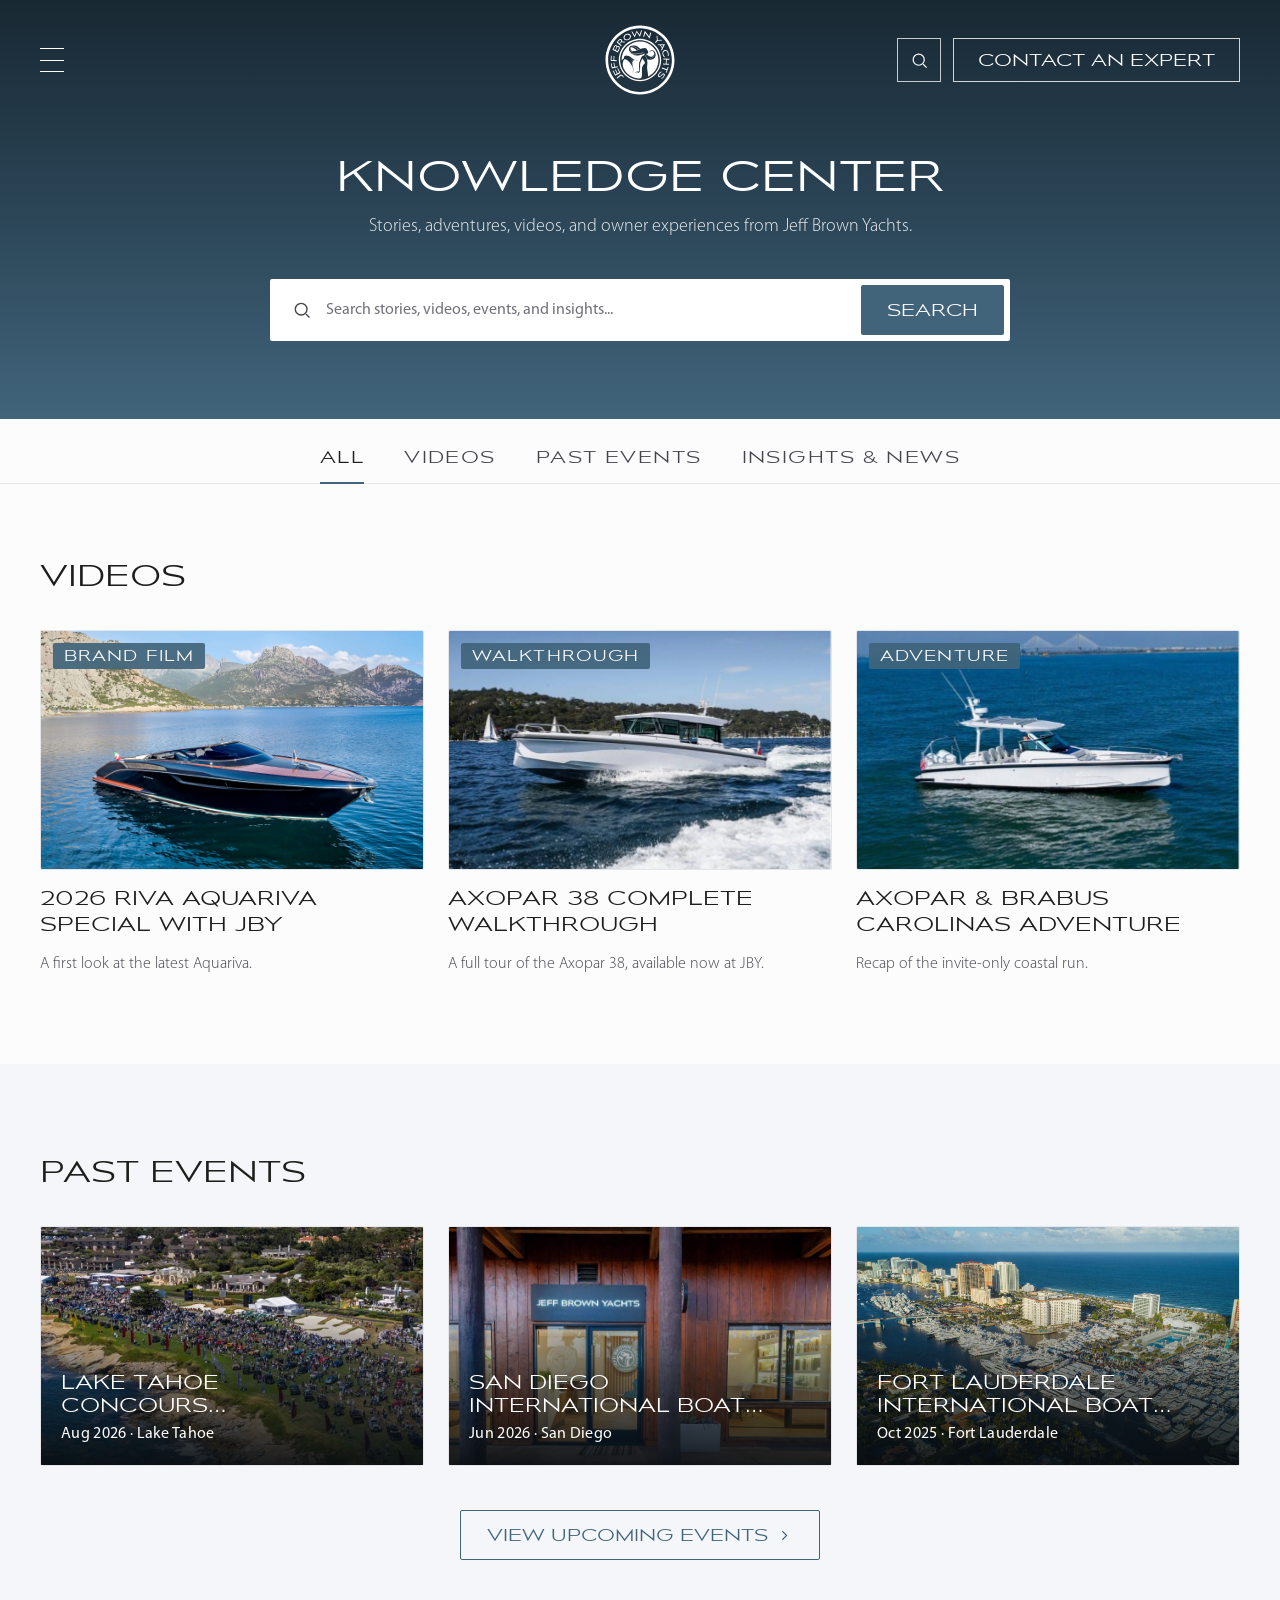
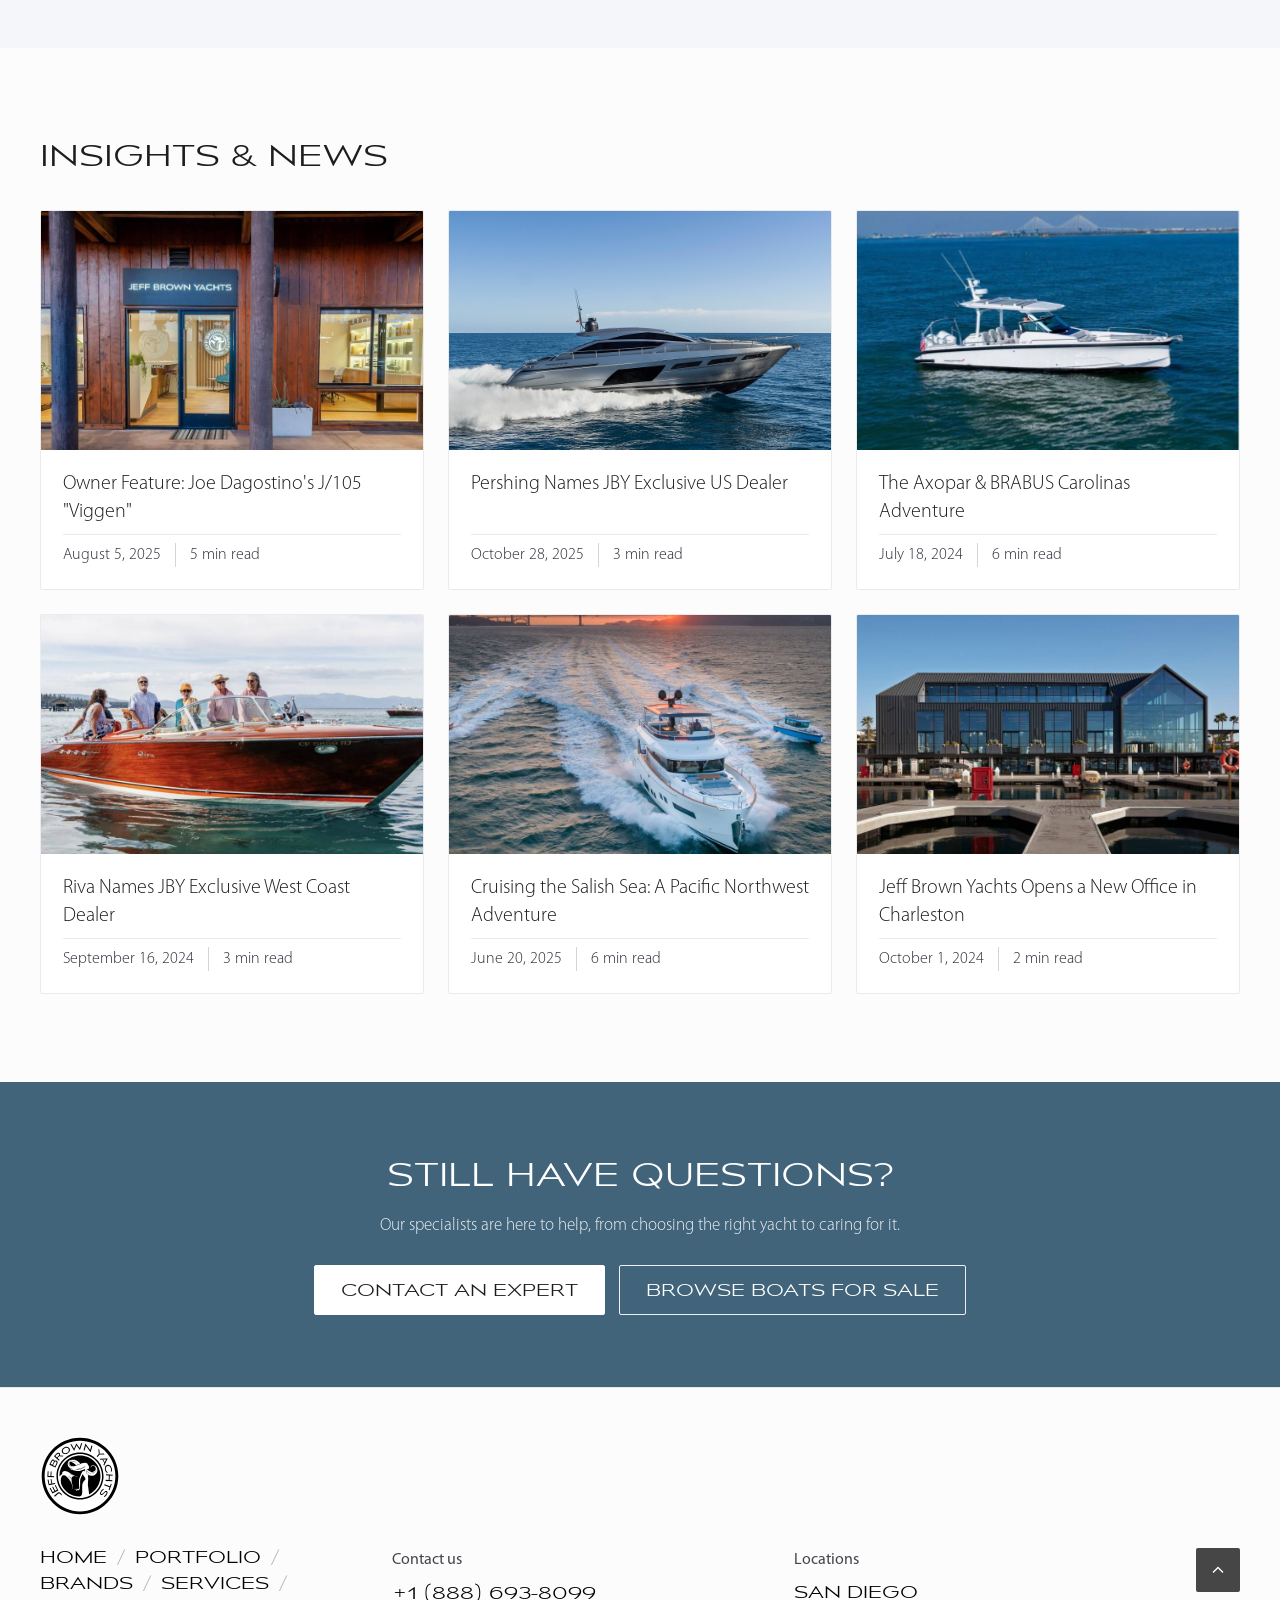
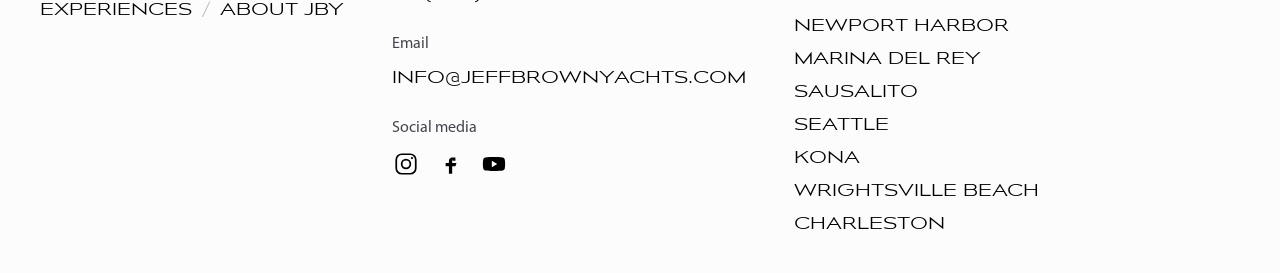
==== index.html @ 77c245d0 "Knowledge Center — variant 2 (duplicate of the live hub, starting point) Co-Authored-By: Claude Opus" ====
<!DOCTYPE html>
<html lang="en">
<head>
<meta charset="UTF-8" />
<meta name="viewport" content="width=device-width, initial-scale=1.0" />
<title>Knowledge Center — Jeff Brown Yachts</title>
<meta name="description" content="The Jeff Brown Yachts Knowledge Center: videos, events, owner experiences, adventures, and company news from the JBY world." />
<link rel="icon" href="assets/jby_logo.svg" />
<link rel="stylesheet" href="assets/fonts.css" />
<link rel="stylesheet" href="assets/styles.css" />
</head>
<body data-kc="home" data-hero="1">

<div data-site-header></div>

<!-- HERO -->
<section class="kc-hero home">
  <div class="kc-hero-bg"><img src="assets/img/hero-detail.jpg" alt="A Jeff Brown Yachts vessel under way" /></div>
  <div class="kc-hero-inner">
    <h1 class="reveal in">Knowledge Center</h1>
    <p class="reveal in d1">Stories, adventures, videos, and owner experiences from Jeff Brown Yachts.</p>
    <form class="searchbar reveal in d2" action="search.html" method="get" role="search" aria-label="Search the Knowledge Center">
      <svg viewBox="0 0 24 24" fill="none" stroke="currentColor" stroke-width="1.6"><circle cx="11" cy="11" r="7"/><path d="m21 21-4.3-4.3"/></svg>
      <input type="search" name="query" placeholder="Search stories, videos, events, and insights..." aria-label="Search" />
      <button type="submit" class="btn btn-md btn-solid"><span>Search</span></button>
    </form>
  </div>
</section>

<div data-site-kcnav></div>

<div class="hub-panels">

  <!-- ===================== ALL ===================== -->
  <div class="hub-panel active" id="panel-all">

    <!-- VIDEOS -->
    <section class="sec">
      <div class="wrap">
        <div class="row-head">
          <div class="rh-text"><h2 class="h-sm">Videos</h2></div>
        </div>
        <div class="media-grid cols-3">
          <a class="card vcard" href="video.html?v=w0ptcR-tTSQ"><div class="thumb"><img src="assets/img/brand-riva.webp" alt="" /><video muted loop playsinline preload="none"><source src="assets/video/hover.mp4" type="video/mp4"></video><span class="badge">Brand Film</span></div><h3>2026 Riva Aquariva Special with JBY</h3><p>A first look at the latest Aquariva.</p></a>
          <a class="card vcard" href="video.html?v=-jKF--eEPcs"><div class="thumb"><img src="assets/img/vessel-axopar.jpg" alt="" /><video muted loop playsinline preload="none"><source src="assets/video/hover.mp4" type="video/mp4"></video><span class="badge">Walkthrough</span></div><h3>Axopar 38 Complete Walkthrough</h3><p>A full tour of the Axopar 38, available now at JBY.</p></a>
          <a class="card vcard" href="video.html?v=UK9PYInX22U"><div class="thumb"><img src="assets/img/vessel-brabus.jpg" alt="" /><video muted loop playsinline preload="none"><source src="assets/video/hover.mp4" type="video/mp4"></video><span class="badge">Adventure</span></div><h3>Axopar &amp; BRABUS Carolinas Adventure</h3><p>Recap of the invite-only coastal run.</p></a>
        </div>
      </div>
    </section>

    <!-- PAST EVENTS -->
    <section class="sec grey">
      <div class="wrap">
        <div class="row-head">
          <div class="rh-text"><h2 class="h-sm">Past events</h2></div>
        </div>
        <div class="egrid" style="grid-template-columns:repeat(3,1fr)">
          <a class="ecard" href="event.html?e=lake-tahoe"><img src="assets/img/ev_pebble.jpg" alt="" /><div class="ec-body"><h3>Lake Tahoe Concours d'Elegance</h3><span class="ec-meta">Aug 2026 · Lake Tahoe</span><span class="ec-cta">View Recap <svg viewBox="0 0 24 24" fill="none" stroke="currentColor" stroke-width="1.6"><path d="m9 6 6 6-6 6"/></svg></span></div></a>
          <a class="ecard" href="event.html?e=san-diego"><img src="assets/img/marina-sandiego.jpg" alt="" /><div class="ec-body"><h3>San Diego International Boat Show</h3><span class="ec-meta">Jun 2026 · San Diego</span><span class="ec-cta">View Recap <svg viewBox="0 0 24 24" fill="none" stroke="currentColor" stroke-width="1.6"><path d="m9 6 6 6-6 6"/></svg></span></div></a>
          <a class="ecard" href="event.html?e=fort-lauderdale"><img src="assets/img/event_flibs.jpg" alt="" /><div class="ec-body"><h3>Fort Lauderdale International Boat Show</h3><span class="ec-meta">Oct 2025 · Fort Lauderdale</span><span class="ec-cta">View Recap <svg viewBox="0 0 24 24" fill="none" stroke="currentColor" stroke-width="1.6"><path d="m9 6 6 6-6 6"/></svg></span></div></a>
        </div>
        <div class="sec-foot"><a class="btn btn-md btn-ghost-navy" href="https://ywteamyw.github.io/jby-events/v3-filters.html" target="_blank" rel="noopener">View Upcoming Events <svg viewBox="0 0 24 24" fill="none" stroke="currentColor" stroke-width="1.6"><path d="m9 6 6 6-6 6"/></svg></a></div>
      </div>
    </section>

    <!-- INSIGHTS & NEWS -->
    <section class="sec">
      <div class="wrap">
        <div class="row-head">
          <div class="rh-text"><h2 class="h-sm">Insights &amp; News</h2></div>
        </div>
        <div class="media-grid cols-3" data-insights-grid>
          <a class="card acard" data-cat="owner" href="article.html?a=viggen"><div class="thumb"><img src="assets/img/marina-sandiego.jpg" alt="" /><span class="badge">Owner Story</span></div><h3>Owner Feature: Joe Dagostino's J/105 "Viggen"</h3><span class="date">August 5, 2025<span class="rt">5 min read</span></span></a>
          <a class="card acard" data-cat="news" href="article.html?a=pershing-us-dealer"><div class="thumb"><img src="assets/img/brand-pershing.jpg" alt="" /><span class="badge">News</span></div><h3>Pershing Names JBY Exclusive US Dealer</h3><span class="date">October 28, 2025<span class="rt">3 min read</span></span></a>
          <a class="card acard" data-cat="adventures" href="article.html?a=carolinas-adventure"><div class="thumb"><img src="assets/img/vessel-brabus.jpg" alt="" /><span class="badge">Adventure</span></div><h3>The Axopar &amp; BRABUS Carolinas Adventure</h3><span class="date">July 18, 2024<span class="rt">6 min read</span></span></a>
          <a class="card acard" data-cat="news" href="article.html?a=riva-west-coast"><div class="thumb"><img src="assets/img/ev_riva.jpg" alt="" /><span class="badge">News</span></div><h3>Riva Names JBY Exclusive West Coast Dealer</h3><span class="date">September 16, 2024<span class="rt">3 min read</span></span></a>
          <a class="card acard" data-cat="adventures" href="article.html?a=salish-sea"><div class="thumb"><img src="assets/img/ev_sausalito.jpg" alt="" /><span class="badge">Destination</span></div><h3>Cruising the Salish Sea: A Pacific Northwest Adventure</h3><span class="date">June 20, 2025<span class="rt">6 min read</span></span></a>
          <a class="card acard" data-cat="news" href="article.html?a=charleston-office"><div class="thumb"><img src="assets/img/marina-newport.jpg" alt="" /><span class="badge">Company</span></div><h3>Jeff Brown Yachts Opens a New Office in Charleston</h3><span class="date">October 1, 2024<span class="rt">2 min read</span></span></a>
        </div>
      </div>
    </section>
  </div>

  <!-- ===================== VIDEOS (archive) ===================== -->
  <div class="hub-panel" id="panel-videos">
    <section class="sec">
      <div class="wrap">
        <div class="panel-intro"><h2>Videos</h2></div>
        <div class="list-wrap" data-per-page="4">
          <aside class="sidebar">
            <div class="filter-group"><h4>Type</h4>
              <nav class="sub-list" data-filter="type">
                <a href="#" class="active" data-val="all"><span class="lbl">All</span><span class="n">8</span></a>
                <a href="#" data-val="walkthroughs"><span class="lbl">Walkthroughs</span><span class="n">4</span></a>
                <a href="#" data-val="brand-films"><span class="lbl">Brand Films</span><span class="n">1</span></a>
                <a href="#" data-val="event-recaps"><span class="lbl">Event Recaps</span><span class="n">1</span></a>
                <a href="#" data-val="interviews"><span class="lbl">Interviews</span><span class="n">1</span></a>
                <a href="#" data-val="behind-the-scenes"><span class="lbl">Behind the Scenes</span><span class="n">1</span></a>
              </nav>
            </div>
          </aside>
          <div>
            <div class="media-grid cols-2">
              <a class="card vcard" data-type="brand-films" href="video.html?v=w0ptcR-tTSQ"><div class="thumb"><img src="assets/img/brand-riva.webp" alt="" /><video muted loop playsinline preload="none"><source src="assets/video/hover.mp4" type="video/mp4"></video><span class="badge">Brand Film</span></div><h3>2026 Riva Aquariva Special with Jeff Brown Yachts</h3><p>A first look at the latest Aquariva.</p></a>
              <a class="card vcard" data-type="walkthroughs" href="video.html?v=fQSTb3oAKzA"><div class="thumb"><img src="assets/img/vessel-axopar.jpg" alt="" /><video muted loop playsinline preload="none"><source src="assets/video/hover.mp4" type="video/mp4"></video><span class="badge">Walkthrough</span></div><h3>Axopar 37 XC: The Best All-Weather Boat Under $500K?</h3><p>A full walkthrough of the Axopar 37 XC.</p></a>
              <a class="card vcard" data-type="walkthroughs" href="video.html?v=-jKF--eEPcs"><div class="thumb"><img src="assets/img/brand-axopar.jpg" alt="" /><video muted loop playsinline preload="none"><source src="assets/video/hover.mp4" type="video/mp4"></video><span class="badge">Walkthrough</span></div><h3>Axopar 38 Complete Walkthrough</h3><p>A full tour of the Axopar 38, available now at JBY.</p></a>
              <a class="card vcard" data-type="walkthroughs" href="video.html?v=-klt9lROx2Q"><div class="thumb"><img src="assets/img/brand-sirena.jpg" alt="" /><video muted loop playsinline preload="none"><source src="assets/video/hover.mp4" type="video/mp4"></video><span class="badge">Walkthrough</span></div><h3>Sirena 60 Walkthrough with Jeff Brown Yachts</h3><p>A tour of the long-range Sirena 60.</p></a>
              <a class="card vcard" data-type="walkthroughs" href="video.html?v=Qdw6NAXoP4w"><div class="thumb"><img src="assets/img/vessel-pershing2.jpg" alt="" /><video muted loop playsinline preload="none"><source src="assets/video/hover.mp4" type="video/mp4"></video><span class="badge">Walkthrough</span></div><h3>Pardo 50 Walkthrough Tour</h3><p>Inside the elegant Pardo 50 day boat.</p></a>
              <a class="card vcard" data-type="interviews" href="video.html?v=bcRRfGyM40s"><div class="thumb"><img src="assets/img/ev_riva.jpg" alt="" /><video muted loop playsinline preload="none"><source src="assets/video/hover.mp4" type="video/mp4"></video><span class="badge">Interview</span></div><h3>Riva Yachts Make Waves in California</h3><p>An exclusive interview with Jeff Brown.</p></a>
              <a class="card vcard" data-type="event-recaps" href="video.html?v=dWhl8WauQQw"><div class="thumb"><img src="assets/img/marina-newport.jpg" alt="" /><video muted loop playsinline preload="none"><source src="assets/video/hover.mp4" type="video/mp4"></video><span class="badge">Event Recap</span></div><h3>Jeff Brown Yachts at the Seattle Boat Show</h3><p>Highlights from the Axopar display in Seattle.</p></a>
              <a class="card vcard" data-type="behind-the-scenes" href="video.html?v=TO-hFcdKXWA"><div class="thumb"><img src="assets/img/card_service.jpg" alt="" /><video muted loop playsinline preload="none"><source src="assets/video/hover.mp4" type="video/mp4"></video><span class="badge">Behind the Scenes</span></div><h3>Axopar Education: Setting Up Fuel on an Axopar 37</h3><p>A practical how-to from the JBY team.</p></a>
            </div>
            <nav class="pager" aria-label="Pagination">
              <a class="pg-prev" href="#" aria-disabled="true"><svg viewBox="0 0 24 24" fill="none" stroke="currentColor" stroke-width="1.6"><path d="m15 6-6 6 6 6"/></svg><span>Back</span></a>
              <span class="pg-nums"><a class="pg-num is-current" href="#">1</a><a class="pg-num" href="#">2</a><a class="pg-num" href="#">3</a><a class="pg-num" href="#">4</a><a class="pg-num" href="#">5</a></span>
              <a class="pg-next" href="#"><span>Next</span><svg viewBox="0 0 24 24" fill="none" stroke="currentColor" stroke-width="1.6"><path d="m9 6 6 6-6 6"/></svg></a>
            </nav>
          </div>
        </div>
      </div>
    </section>
  </div>

  <!-- ===================== PAST EVENTS (archive) ===================== -->
  <div class="hub-panel" id="panel-events">
    <section class="sec">
      <div class="wrap">
        <div class="panel-intro"><h2>Past Events</h2></div>
        <div class="list-wrap" data-per-page="4">
          <aside class="sidebar">
            <div class="filter-group"><h4>Location</h4>
              <nav class="sub-list" data-filter="loc">
                <a href="#" class="active" data-val="all"><span class="lbl">All locations</span><span class="n">8</span></a>
                <a href="#" data-val="lake-tahoe"><span class="lbl">Lake Tahoe</span><span class="n">1</span></a>
                <a href="#" data-val="san-diego"><span class="lbl">San Diego</span><span class="n">1</span></a>
                <a href="#" data-val="miami"><span class="lbl">Miami</span><span class="n">1</span></a>
                <a href="#" data-val="baltimore"><span class="lbl">Baltimore</span><span class="n">1</span></a>
                <a href="#" data-val="charleston"><span class="lbl">Charleston</span><span class="n">1</span></a>
                <a href="#" data-val="fort-lauderdale"><span class="lbl">Fort Lauderdale</span><span class="n">1</span></a>
                <a href="#" data-val="sausalito"><span class="lbl">Sausalito</span><span class="n">1</span></a>
                <a href="#" data-val="carolinas"><span class="lbl">The Carolinas</span><span class="n">1</span></a>
              </nav>
            </div>
            <div class="filter-group"><h4>Brand</h4>
              <nav class="sub-list" data-filter="brand">
                <a href="#" class="active" data-val="all"><span class="lbl">All brands</span><span class="n">8</span></a>
                <a href="#" data-val="axopar"><span class="lbl">Axopar</span><span class="n">4</span></a>
                <a href="#" data-val="brabus"><span class="lbl">BRABUS</span><span class="n">2</span></a>
                <a href="#" data-val="riva"><span class="lbl">Riva</span><span class="n">1</span></a>
                <a href="#" data-val="pershing"><span class="lbl">Pershing</span><span class="n">1</span></a>
              </nav>
            </div>
          </aside>
          <div>
            <div class="egrid">
              <a class="ecard" data-loc="lake-tahoe" data-brand="riva" href="event.html?e=lake-tahoe"><img src="assets/img/ev_pebble.jpg" alt="" /><div class="ec-body"><h3>Lake Tahoe Concours d'Elegance</h3><span class="ec-meta">Aug 2026 · Lake Tahoe</span><span class="ec-cta">View Recap <svg viewBox="0 0 24 24" fill="none" stroke="currentColor" stroke-width="1.6"><path d="m9 6 6 6-6 6"/></svg></span></div></a>
              <a class="ecard" data-loc="san-diego" data-brand="axopar" href="event.html?e=san-diego"><img src="assets/img/marina-sandiego.jpg" alt="" /><div class="ec-body"><h3>San Diego International Boat Show</h3><span class="ec-meta">Jun 2026 · San Diego</span><span class="ec-cta">View Recap <svg viewBox="0 0 24 24" fill="none" stroke="currentColor" stroke-width="1.6"><path d="m9 6 6 6-6 6"/></svg></span></div></a>
              <a class="ecard" data-loc="miami" data-brand="pershing" href="event.html?e=miami"><img src="assets/img/vessel-pershing.jpg" alt="" /><div class="ec-body"><h3>Miami International Boat Show</h3><span class="ec-meta">Feb 2026 · Miami</span><span class="ec-cta">View Recap <svg viewBox="0 0 24 24" fill="none" stroke="currentColor" stroke-width="1.6"><path d="m9 6 6 6-6 6"/></svg></span></div></a>
              <a class="ecard" data-loc="baltimore" data-brand="axopar" href="event.html?e=mid-atlantic"><img src="assets/img/vessel-axopar.jpg" alt="" /><div class="ec-body"><h3>Mid-Atlantic Boat Show</h3><span class="ec-meta">Feb 2026 · Baltimore</span><span class="ec-cta">View Recap <svg viewBox="0 0 24 24" fill="none" stroke="currentColor" stroke-width="1.6"><path d="m9 6 6 6-6 6"/></svg></span></div></a>
              <a class="ecard" data-loc="charleston" data-brand="axopar" href="event.html?e=charleston"><img src="assets/img/marina-newport.jpg" alt="" /><div class="ec-body"><h3>Charleston Boat Show</h3><span class="ec-meta">Jan 2026 · Charleston</span><span class="ec-cta">View Recap <svg viewBox="0 0 24 24" fill="none" stroke="currentColor" stroke-width="1.6"><path d="m9 6 6 6-6 6"/></svg></span></div></a>
              <a class="ecard" data-loc="fort-lauderdale" data-brand="brabus" href="event.html?e=fort-lauderdale"><img src="assets/img/event_flibs.jpg" alt="" /><div class="ec-body"><h3>Fort Lauderdale International Boat Show</h3><span class="ec-meta">Oct 2025 · Fort Lauderdale</span><span class="ec-cta">View Recap <svg viewBox="0 0 24 24" fill="none" stroke="currentColor" stroke-width="1.6"><path d="m9 6 6 6-6 6"/></svg></span></div></a>
              <a class="ecard" data-loc="sausalito" data-brand="brabus" href="event.html?e=sausalito"><img src="assets/img/ev_sausalito.jpg" alt="" /><div class="ec-body"><h3>Sausalito Boat Show (4th Annual)</h3><span class="ec-meta">Sep 2025 · Sausalito</span><span class="ec-cta">View Recap <svg viewBox="0 0 24 24" fill="none" stroke="currentColor" stroke-width="1.6"><path d="m9 6 6 6-6 6"/></svg></span></div></a>
              <a class="ecard" data-loc="carolinas" data-brand="axopar" href="event.html?e=carolinas"><img src="assets/img/vessel-brabus.jpg" alt="" /><div class="ec-body"><h3>Axopar &amp; BRABUS Carolinas Adventure</h3><span class="ec-meta">Jul 2024 · Carolinas</span><span class="ec-cta">View Recap <svg viewBox="0 0 24 24" fill="none" stroke="currentColor" stroke-width="1.6"><path d="m9 6 6 6-6 6"/></svg></span></div></a>
            </div>
            <div class="sec-foot"><a class="btn btn-md btn-ghost-navy" href="https://ywteamyw.github.io/jby-events/v3-filters.html" target="_blank" rel="noopener">View Upcoming Events <svg viewBox="0 0 24 24" fill="none" stroke="currentColor" stroke-width="1.6"><path d="m9 6 6 6-6 6"/></svg></a></div>
          </div>
        </div>
      </div>
    </section>
  </div>

  <!-- ===================== INSIGHTS & NEWS (archive) ===================== -->
  <div class="hub-panel" id="panel-insights">
    <section class="sec">
      <div class="wrap">
        <div class="panel-intro"><h2>Insights &amp; News</h2></div>
        <div class="list-wrap" data-per-page="4">
          <aside class="sidebar">
            <div class="filter-group"><h4>Category</h4>
              <nav class="sub-list" data-filter="cat">
                <a href="#" class="active" data-val="all"><span class="lbl">All</span><span class="n">10</span></a>
                <a href="#" data-val="adventures"><span class="lbl">Adventures</span><span class="n">2</span></a>
                <a href="#" data-val="owner"><span class="lbl">Owner Stories</span><span class="n">1</span></a>
                <a href="#" data-val="news"><span class="lbl">News</span><span class="n">7</span></a>
              </nav>
            </div>
          </aside>
          <div>
            <div class="media-grid cols-2">
              <a class="card acard" data-cat="owner" href="article.html?a=viggen"><div class="thumb"><img src="assets/img/marina-sandiego.jpg" alt="" /><span class="badge">Owner Story</span></div><h3>Owner Feature: Joe Dagostino's J/105 "Viggen"</h3><span class="date">August 5, 2025<span class="rt">5 min read</span></span></a>
              <a class="card acard" data-cat="adventures" href="article.html?a=carolinas-adventure"><div class="thumb"><img src="assets/img/vessel-brabus.jpg" alt="" /><span class="badge">Adventure</span></div><h3>The Axopar &amp; BRABUS Carolinas Adventure</h3><span class="date">July 18, 2024<span class="rt">6 min read</span></span></a>
              <a class="card acard" data-cat="adventures" href="article.html?a=salish-sea"><div class="thumb"><img src="assets/img/ev_sausalito.jpg" alt="" /><span class="badge">Destination</span></div><h3>Cruising the Salish Sea: A Pacific Northwest Adventure</h3><span class="date">June 20, 2025<span class="rt">6 min read</span></span></a>
              <a class="card acard" data-cat="news" href="article.html?a=pershing-us-dealer"><div class="thumb"><img src="assets/img/brand-pershing.jpg" alt="" /><span class="badge">News</span></div><h3>Pershing Names Jeff Brown Yachts Exclusive US Dealer</h3><span class="date">October 28, 2025<span class="rt">3 min read</span></span></a>
              <a class="card acard" data-cat="news" href="article.html?a=riva-west-coast"><div class="thumb"><img src="assets/img/ev_riva.jpg" alt="" /><span class="badge">News</span></div><h3>Riva Names Jeff Brown Yachts Exclusive West Coast Dealer</h3><span class="date">September 16, 2024<span class="rt">3 min read</span></span></a>
              <a class="card acard" data-cat="news" href="article.html?a=pardo-west-coast"><div class="thumb"><img src="assets/img/brand-axopar.jpg" alt="" /><span class="badge">News</span></div><h3>Pardo Yachts Names JBY Exclusive US West Coast Dealer</h3><span class="date">March 12, 2025<span class="rt">2 min read</span></span></a>
              <a class="card acard" data-cat="news" href="article.html?a=charleston-office"><div class="thumb"><img src="assets/img/marina-newport.jpg" alt="" /><span class="badge">Company</span></div><h3>Jeff Brown Yachts Opens a New Office in Charleston</h3><span class="date">October 1, 2024<span class="rt">2 min read</span></span></a>
              <a class="card acard" data-cat="news" href="article.html?a=deniz-ozcakir"><div class="thumb"><img src="assets/img/consult-overlook.jpg" alt="" /><span class="badge">Company</span></div><h3>Deniz Ozcakir Named Head of Sales &amp; Marketing</h3><span class="date">April 7, 2025<span class="rt">2 min read</span></span></a>
              <a class="card acard" data-cat="news" href="article.html?a=brabus-shadow-500"><div class="thumb"><img src="assets/img/vessel-brabus.jpg" alt="" /><span class="badge">Brands</span></div><h3>Showcasing the BRABUS Shadow 500 on the West Coast</h3><span class="date">June 29, 2024<span class="rt">3 min read</span></span></a>
              <a class="card acard" data-cat="news" href="article.html?a=modern-luxury"><div class="thumb"><img src="assets/img/lifestyle-expertise.jpg" alt="" /><span class="badge">Press</span></div><h3>Jeff Brown: Modern Luxury "Power Players" Spotlight</h3><span class="date">May 27, 2022<span class="rt">4 min read</span></span></a>
            </div>
            <nav class="pager" aria-label="Pagination">
              <a class="pg-prev" href="#" aria-disabled="true"><svg viewBox="0 0 24 24" fill="none" stroke="currentColor" stroke-width="1.6"><path d="m15 6-6 6 6 6"/></svg><span>Back</span></a>
              <span class="pg-nums"><a class="pg-num is-current" href="#">1</a><a class="pg-num" href="#">2</a><a class="pg-num" href="#">3</a><a class="pg-num" href="#">4</a><a class="pg-num" href="#">5</a></span>
              <a class="pg-next" href="#"><span>Next</span><svg viewBox="0 0 24 24" fill="none" stroke="currentColor" stroke-width="1.6"><path d="m9 6 6 6-6 6"/></svg></a>
            </nav>
          </div>
        </div>
      </div>
    </section>
  </div>


</div>

<div data-site-cta></div>
<div data-site-footer></div>
<script src="assets/app.js"></script>
</body>
</html>
---- assets/fonts.css ----
@font-face{font-family:'Mesmerize';font-weight:300;font-style:normal;font-display:swap;src:url([data-uri]) format('woff2')}
@font-face{font-family:'Mesmerize';font-weight:400;font-style:normal;font-display:swap;src:url([data-uri]) format('woff2')}
@font-face{font-family:'Mesmerize';font-weight:500;font-style:normal;font-display:swap;src:url([data-uri]) format('woff2')}
@font-face{font-family:'Myriad Pro';font-weight:300;font-style:normal;font-display:swap;src:url([data-uri]) format('woff2')}
@font-face{font-family:'Myriad Pro';font-weight:400;font-style:normal;font-display:swap;src:url([data-uri]) format('woff2')}
@font-face{font-family:'Myriad Pro';font-weight:600;font-style:normal;font-display:swap;src:url([data-uri]) format('woff2')}
---- assets/styles.css ----
/* =====================================================================
   Jeff Brown Yachts — News & Media
   Shared design system (extends the JBY site tokens & components)
   Minimum font-size across the platform: 16px.
   ===================================================================== */
:root{
  --ink:#1d1d1b;--c0:#000000;--c2:#44444c;--c4:#44444c;
  --white:#ffffff;--white-soft:#dcdcde;
  --navy:#41647b;--navy-d:#365466;--navy-deep:#22333f;--navy-ink:#182833;
  --border:#e6e6ea;--line:rgba(0,0,0,0.08);--page:#fcfcfd;--section:#f4f6f9;--sand:#bdb19d;
  --maxw:1440px;--content:1280px;--pad:40px;
  --ease:cubic-bezier(.22,.61,.36,1);--ease-out:cubic-bezier(.16,1,.3,1);
  --shadow-card:0 24px 60px -44px rgba(34,51,63,.5);
}
*{box-sizing:border-box;margin:0;padding:0}
html{scroll-behavior:smooth}
body{font-family:'Myriad Pro',system-ui,-apple-system,sans-serif;color:var(--c0);background:var(--page);
  font-weight:300;line-height:1.5;-webkit-font-smoothing:antialiased;overflow-x:hidden}
img{max-width:100%;display:block}
a{color:inherit;text-decoration:none}
button{font-family:inherit;cursor:pointer;border:none;background:none;color:inherit}
.wrap{max-width:var(--maxw);margin:0 auto;padding-left:var(--pad);padding-right:var(--pad)}
.narrow{max-width:calc(var(--content) + 80px);margin:0 auto;padding-left:var(--pad);padding-right:var(--pad)}

/* Type ramp */
.h-lg{font-family:'Mesmerize',sans-serif;font-weight:300;font-size:clamp(24px,2.6vw,28px);line-height:1.22;text-transform:uppercase;letter-spacing:0}
.h-md{font-family:'Mesmerize',sans-serif;font-weight:300;font-size:32px;line-height:48px;text-transform:uppercase;letter-spacing:0}
.h-sm{font-family:'Mesmerize',sans-serif;font-weight:300;font-size:28px;line-height:40px;text-transform:uppercase;letter-spacing:0}
.h-xs{font-family:'Mesmerize',sans-serif;font-weight:300;font-size:24px;line-height:36px;text-transform:uppercase;letter-spacing:0}
.h-2xs{font-family:'Mesmerize',sans-serif;font-weight:300;font-size:20px;line-height:28px;text-transform:uppercase;letter-spacing:0}
.eyebrow{font-family:'Mesmerize',sans-serif;font-weight:300;font-size:16px;line-height:1;letter-spacing:.22em;text-transform:uppercase;color:var(--navy)}
.t-lg{font-family:'Myriad Pro',sans-serif;font-weight:300;font-size:18px;line-height:28px}
.t-md{font-family:'Myriad Pro',sans-serif;font-weight:300;font-size:16px;line-height:24px}

/* Buttons */
.btn{display:inline-flex;align-items:center;justify-content:center;gap:8px;border-radius:2px;
  font-family:'Mesmerize',sans-serif;font-weight:300;text-transform:uppercase;letter-spacing:0;transition:.25s;white-space:nowrap}
.btn-sm{height:44px;padding:0 22px;font-size:16px;line-height:20px}
.btn-md{height:50px;padding:0 26px;font-size:16px;line-height:20px}
.btn svg{width:17px;height:17px}
.btn-solid{background:var(--navy);color:var(--white)}
.btn-solid:hover{background:var(--navy-d)}
.btn-white{background:var(--white);color:var(--ink);border:1px solid var(--white)}
.btn-white:hover{background:rgba(255,255,255,.16);color:var(--white);border-color:var(--white)}
.btn-dark{background:var(--ink);color:var(--white)}
.btn-dark:hover{background:var(--navy)}
.btn-ghost{background:transparent;color:var(--c0);border:1px solid var(--c0)}
.btn-ghost:hover{background:var(--c0);color:var(--white)}
.btn-ghost-navy{background:transparent;color:var(--navy);border:1px solid var(--navy)}
.btn-ghost-navy:hover{background:var(--navy);color:var(--white)}
.btn-ghost-light{background:transparent;color:var(--white);border:1px solid rgba(255,255,255,.9);backdrop-filter:blur(8px)}
.btn-ghost-light:hover{background:var(--white);color:var(--ink)}
.link-arrow{display:inline-flex;align-items:center;gap:8px;font-family:'Mesmerize',sans-serif;text-transform:uppercase;
  font-size:16px;letter-spacing:.04em;color:var(--navy)}
.link-arrow svg{width:16px;height:16px}
.link-arrow:hover{color:var(--navy-d)}

/* =====================================================================
   HEADER
   ===================================================================== */
.nav{position:fixed;top:0;left:0;right:0;z-index:1000;display:grid;grid-template-columns:1fr auto 1fr;align-items:center;
  gap:16px;padding:24px 40px;color:#fff;background:transparent;
  border-bottom:.5px solid transparent;transition:background .45s ease,backdrop-filter .45s ease,border-color .45s ease,padding .35s ease}
.nav.scrolled,.nav.solid{background:linear-gradient(180deg,rgba(52,82,100,.95) 0%,rgba(44,70,86,.97) 100%);
  backdrop-filter:blur(22px) saturate(140%);-webkit-backdrop-filter:blur(22px) saturate(140%);
  border-bottom:.5px solid rgba(255,255,255,.15);padding:16px 40px}
.nav .left{display:flex;align-items:center;justify-self:start}
.nav .burger{width:24px;height:24px;display:flex;flex-direction:column;justify-content:space-between;background:transparent;border:0;padding:0;cursor:pointer}
.nav .burger span{display:block;height:1px;width:100%;background:#fff;transition:.3s}
.nav .logo{width:72px;height:72px;justify-self:center;display:flex;align-items:center;justify-content:center;transition:width .35s,height .35s}
.nav.scrolled .logo,.nav.solid .logo{width:58px;height:58px}
.nav.solid{padding:16px 40px}
.nav .logo img{width:100%;height:100%;object-fit:contain;filter:brightness(0) invert(1)}
.nav .right{display:flex;gap:12px;align-items:center;justify-self:end}
.nav .icon{width:44px;height:44px;border:.5px solid rgba(255,255,255,.75);color:#fff;display:flex;align-items:center;justify-content:center;transition:.25s;background:transparent;cursor:pointer}
.nav .icon:hover{background:rgba(255,255,255,.16)}
.nav .icon svg{width:19px;height:19px}
.nav .cta{padding:0 24px;height:44px;font-family:'Mesmerize',sans-serif;font-weight:300;font-size:16px;line-height:20px;
  text-transform:uppercase;color:#fff;border:.5px solid rgba(255,255,255,.8);transition:.25s;display:inline-flex;align-items:center;white-space:nowrap;cursor:pointer;background:transparent}
.nav .cta:hover{background:rgba(255,255,255,.16)}
@media(max-width:980px){.nav{padding:16px 22px}.nav.scrolled,.nav.solid{padding:12px 22px}.nav .logo{width:54px;height:54px}.nav.scrolled .logo,.nav.solid .logo{width:48px;height:48px}.nav .cta{display:none}}

/* KC sub-navigation (centered, sits under header) */
.kcnav{position:sticky;top:84px;z-index:900;background:rgba(252,252,253,.96);backdrop-filter:blur(16px) saturate(140%);
  -webkit-backdrop-filter:blur(16px) saturate(140%);border-bottom:.5px solid var(--border)}
.kcnav-inner{max-width:var(--maxw);margin:0 auto;padding:0 40px;display:flex;align-items:center;justify-content:center;flex-wrap:wrap;gap:8px 40px}
/* Hub tab panels — switched in place by JS, no page reload, no scroll jump */
.hub-panel{display:none}
.hub-panel.active{display:block;animation:panelIn .4s var(--ease-out)}
@keyframes panelIn{from{opacity:0;transform:translateY(8px)}to{opacity:1;transform:none}}
.hub-panel>.sec:first-child{padding-top:72px}
.panel-lead{display:flex;justify-content:flex-end;margin-bottom:26px}
/* category chips (Insights & News on the All tab) */
.chips{display:flex;flex-wrap:wrap;gap:10px;margin-bottom:34px}
.chips .tag{cursor:pointer;transition:.2s}

/* Video cards — hover autoplay + subtle white lift/shadow (video cards only) */
.vcard{position:relative;border-radius:2px;gap:14px}
.vcard::before{content:none}
.vcard>*{position:relative;z-index:1}
.vcard .thumb{border:none;border-radius:2px}
.vcard .thumb video{position:absolute;inset:0;width:100%;height:100%;object-fit:cover;opacity:0;transition:opacity .5s var(--ease-out);z-index:1}
.vcard:hover .thumb video{opacity:1}
.vcard .thumb::after{display:none}
.vcard .badge{z-index:2}
@media(hover:none){.vcard::before{display:none}.vcard .thumb video{display:none}}
@media(prefers-reduced-motion:reduce){.hub-panel.active{animation:none}}
.kcnav a{position:relative;flex:0 0 auto;padding:26px 0 14px;font-family:'Mesmerize',sans-serif;font-weight:300;font-size:16px;letter-spacing:.09em;text-transform:uppercase;color:var(--c4);white-space:nowrap;transition:color .25s}
.kcnav a::after{content:"";position:absolute;left:0;right:0;bottom:-.5px;height:2px;background:var(--navy);transform:scaleX(0);transition:transform .3s ease}
.kcnav a:hover{color:var(--ink)}
.kcnav a.active{color:var(--ink)}
.kcnav a.active::after{transform:scaleX(1)}
@media(max-width:760px){.kcnav-inner{gap:22px;padding:0 22px}.kcnav a{padding:15px 0}}

/* Slide-in menu overlay */
.menu-scrim{position:fixed;inset:0;z-index:1200;background:rgba(15,24,30,.55);backdrop-filter:blur(4px);opacity:0;visibility:hidden;transition:.4s}
.menu-scrim.open{opacity:1;visibility:visible}
.menu-panel{position:fixed;top:0;left:0;bottom:0;z-index:1300;width:min(420px,88vw);background:var(--navy-deep);color:#fff;
  transform:translateX(-100%);transition:transform .5s var(--ease-out);display:flex;flex-direction:column;padding:32px 40px}
.menu-panel.open{transform:none}
.menu-panel .m-top{display:flex;align-items:center;justify-content:space-between;margin-bottom:40px}
.menu-panel .m-logo img{height:52px;filter:brightness(0) invert(1)}
.menu-panel .m-close{width:44px;height:44px;border:.5px solid rgba(255,255,255,.5);display:flex;align-items:center;justify-content:center}
.menu-panel .m-close svg{width:18px;height:18px}
.menu-panel nav{display:flex;flex-direction:column;gap:4px}
.menu-panel nav a{font-family:'Mesmerize',sans-serif;font-size:24px;line-height:1.9;text-transform:uppercase;color:#fff;transition:color .2s;letter-spacing:.01em}
.menu-panel nav a:hover{color:var(--sand)}
.menu-panel .m-foot{margin-top:auto;font-size:16px;color:rgba(255,255,255,.82);line-height:24px}
.menu-panel .m-foot a{color:#fff}

/* =====================================================================
   HERO
   ===================================================================== */
.kc-hero{position:relative;overflow:hidden;background:var(--navy-deep);color:#fff}
.kc-hero .kc-hero-bg{position:absolute;inset:0;z-index:0}
.kc-hero .kc-hero-bg img{width:100%;height:100%;object-fit:cover;opacity:.5}
.kc-hero .kc-hero-bg::after{content:"";position:absolute;inset:0;
  background:linear-gradient(180deg,rgba(24,40,51,.5),rgba(24,40,51,.86)),radial-gradient(120% 120% at 50% -10%,rgba(65,100,123,.35),transparent 60%)}
.kc-hero-inner{position:relative;z-index:2;max-width:var(--content);margin:0 auto;padding:150px 40px 78px;text-align:center;
  display:flex;flex-direction:column;align-items:center;gap:12px}
/* group the title + subtitle, then a larger gap before the search */
.kc-hero.home .searchbar{margin-top:26px}
.kc-hero h1{font-family:'Mesmerize',sans-serif;font-weight:300;text-transform:uppercase;font-size:clamp(28px,4vw,40px);line-height:1.28;letter-spacing:0;overflow-wrap:break-word}
.kc-hero p{max-width:900px;font-size:18px;line-height:28px;color:rgba(255,255,255,.92)}
/* Home hero: vertical gradient — dark at the top into brand navy at the bottom */
.kc-hero.home{background:linear-gradient(180deg,#182833 0%,#2c4658 52%,#41647b 100%)}
.kc-hero.home .kc-hero-bg{display:none}
@media(max-width:640px){.kc-hero h1{font-size:clamp(26px,7.2vw,32px)}.kc-hero-inner{padding:118px 22px 52px}}

/* sub-pages: shorter hero, breadcrumb at the top of the hero */
.kc-hero.sub .kc-hero-inner{padding:120px 40px 60px}
.kc-hero.sub h1{font-size:34px;line-height:46px}
.kc-hero .kc-crumbs{position:relative;z-index:2;max-width:var(--content);margin:0 auto;padding:104px 40px 0;width:100%}
.kc-hero .kc-crumbs+.kc-hero-inner{padding-top:26px}
.kc-hero .kc-crumbs ol{list-style:none;display:flex;flex-wrap:wrap;gap:8px;font-size:16px;color:rgba(255,255,255,.82)}
.kc-hero .kc-crumbs a{color:rgba(255,255,255,.82)}.kc-hero .kc-crumbs a:hover{color:#fff}
.kc-hero .kc-crumbs .sep{opacity:.55}
.kc-hero .kc-crumbs li[aria-current]{color:#fff}
@media(max-width:640px){.kc-hero.sub .kc-hero-inner,.kc-hero .kc-crumbs+.kc-hero-inner{padding-top:20px}.kc-hero .kc-crumbs{padding-top:96px}}

/* Search bar */
.searchbar{width:100%;max-width:740px;display:flex;align-items:center;gap:14px;background:#fff;border-radius:2px;
  padding:0 6px 0 22px;height:62px;box-shadow:0 30px 70px -40px rgba(0,0,0,.6)}
.searchbar svg{width:20px;height:20px;color:var(--c4);flex:0 0 auto}
.searchbar input{flex:1;border:none;outline:none;background:transparent;font-family:'Myriad Pro',sans-serif;font-size:16px;color:var(--ink)}
.searchbar input::placeholder{color:#71717a}
/* native clear (X) — thin, grey by default, black on hover (no browser blue) */
.searchbar input[type="search"]::-webkit-search-cancel-button{
  -webkit-appearance:none;appearance:none;height:15px;width:15px;margin:0 6px;cursor:pointer;
  background-color:#71717a;transition:background-color .2s;
  -webkit-mask:url("data:image/svg+xml,%3Csvg xmlns='http://www.w3.org/2000/svg' viewBox='0 0 24 24'%3E%3Cpath d='M6 6l12 12M18 6 6 18' stroke='black' stroke-width='2.2' fill='none'/%3E%3C/svg%3E") center/contain no-repeat;
  mask:url("data:image/svg+xml,%3Csvg xmlns='http://www.w3.org/2000/svg' viewBox='0 0 24 24'%3E%3Cpath d='M6 6l12 12M18 6 6 18' stroke='black' stroke-width='2.2' fill='none'/%3E%3C/svg%3E") center/contain no-repeat}
.searchbar input[type="search"]::-webkit-search-cancel-button:hover{background-color:var(--ink)}
.searchbar .btn{height:50px}
@media(max-width:560px){.searchbar{height:56px;padding-left:16px;gap:8px}.searchbar .btn{padding:0 16px}}
@media(max-width:400px){.searchbar .btn span{display:none}.searchbar .btn::after{content:"Go"}}

/* Media detail hero (video / event) */
.detail-hero{position:relative;background:#0c141a;color:#fff;overflow:hidden}
.detail-hero .dh-bg{position:absolute;inset:0;z-index:0}
.detail-hero .dh-bg img{width:100%;height:100%;object-fit:cover;opacity:.32;transform:scale(1.06)}
.detail-hero .dh-bg::after{content:"";position:absolute;inset:0;background:linear-gradient(180deg,rgba(12,20,26,.6),rgba(12,20,26,.92))}
.detail-hero .dh-inner{position:relative;z-index:2;max-width:var(--content);margin:0 auto;padding:120px 40px 72px}
.detail-hero .dh-crumbs ol{list-style:none;display:flex;flex-wrap:wrap;gap:8px;font-size:16px;color:rgba(255,255,255,.82);margin-bottom:26px}
.detail-hero .dh-crumbs a{color:rgba(255,255,255,.82)}.detail-hero .dh-crumbs a:hover{color:#fff}
.detail-hero .dh-crumbs .sep{opacity:.55}.detail-hero .dh-crumbs li[aria-current]{color:#fff}
@media(max-width:640px){.detail-hero .dh-inner{padding:104px 24px 52px}}

/* Non-hero pages (Article): navy header in flow, sub-nav sticks to top */
body:not([data-hero]) .nav.solid{position:static}
body:not([data-hero]) .kcnav{top:0}
.crumbs.light{background:var(--section);border-bottom:.5px solid var(--border)}
.crumbs.light .cwrap{max-width:var(--maxw);margin:0 auto;padding:0 40px}

/* =====================================================================
   SECTION scaffolding
   ===================================================================== */
section{position:relative}
.sec{padding:88px 0}
.sec.tight{padding:64px 0}
.sec.grey{background:var(--section)}
.sec-head{max-width:760px;margin:0 auto 46px;text-align:center;display:flex;flex-direction:column;gap:14px;align-items:center}
.sec-head.left{text-align:left;align-items:flex-start;margin-left:0}
.sec-head h2{color:var(--ink);font-size:28px;line-height:38px}
.sec-head p{color:var(--c2);font-size:17px;line-height:27px;max-width:620px}
.sec-foot{display:flex;justify-content:center;margin-top:44px}
.row-head{display:flex;align-items:flex-end;justify-content:space-between;gap:24px;margin-bottom:36px}
.row-head .rh-text{display:flex;flex-direction:column;gap:12px;max-width:680px}
.row-head h2{color:var(--ink);font-size:28px;line-height:38px}
.row-head p{color:var(--c2);font-size:16px;line-height:25px}
.row-head .link-arrow{flex:0 0 auto;padding-bottom:6px}
@media(max-width:640px){.sec{padding:64px 0}.row-head{flex-direction:column;align-items:flex-start}.sec-head h2,.row-head h2{font-size:24px;line-height:32px}}

/* Breadcrumb (light) */
.crumbs{padding:22px 0 4px}
.crumbs ol{list-style:none;display:flex;flex-wrap:wrap;align-items:center;gap:8px;font-size:16px;color:var(--c4)}
.crumbs a{color:var(--c4);transition:.2s}.crumbs a:hover{color:var(--navy)}
.crumbs .sep{opacity:.55}
.crumbs li[aria-current]{color:var(--ink)}

/* =====================================================================
   MEDIA CARDS — videos & articles/news
   ===================================================================== */
.media-grid{display:grid;gap:24px}
.media-grid.cols-3{grid-template-columns:repeat(3,1fr)}
.media-grid.cols-2{grid-template-columns:repeat(2,1fr)}
@media(max-width:900px){.media-grid.cols-3{grid-template-columns:1fr 1fr}}
@media(max-width:600px){.media-grid.cols-3,.media-grid.cols-2{grid-template-columns:1fr}}

.card{display:flex;flex-direction:column;gap:15px;background:transparent;transition:transform .5s var(--ease-out)}
.card .thumb{position:relative;border-radius:2px;overflow:hidden;aspect-ratio:16/10;background:var(--section);border:1px solid var(--border)}
.card .thumb img{width:100%;height:100%;object-fit:cover;transition:transform 1.2s var(--ease-out)}
.card:hover .thumb img{transform:scale(1.06)}
.card .thumb::after{content:"";position:absolute;inset:0;background:linear-gradient(180deg,rgba(0,0,0,0) 45%,rgba(0,0,0,.28));opacity:0;transition:opacity .4s}
.card:hover .thumb::after{opacity:1}
.card .badge{position:absolute;left:12px;top:12px;z-index:2;background:rgba(65,100,123,.92);backdrop-filter:blur(6px);color:#fff;
  font-family:'Mesmerize',sans-serif;font-size:14px;line-height:1;letter-spacing:.08em;text-transform:uppercase;padding:6px 11px;border-radius:2px}
.card .dur{position:absolute;right:12px;bottom:12px;z-index:2;background:rgba(0,0,0,.72);color:#fff;font-size:16px;font-weight:400;padding:4px 10px;border-radius:2px;letter-spacing:.02em}
/* square, semi-transparent play button with a white icon */
.play{position:absolute;left:50%;top:50%;transform:translate(-50%,-50%);z-index:2;width:58px;height:58px;border-radius:2px;
  background:rgba(15,24,30,.42);backdrop-filter:blur(6px);-webkit-backdrop-filter:blur(6px);border:1px solid rgba(255,255,255,.55);
  color:#fff;display:flex;align-items:center;justify-content:center;transition:.35s}
.card:hover .play{background:rgba(15,24,30,.62);transform:translate(-50%,-50%) scale(1.06)}
.play svg{width:20px;height:20px;margin-left:2px;color:#fff}
.card h3{font-family:'Mesmerize',sans-serif;font-weight:300;font-size:19px;line-height:26px;text-transform:uppercase;color:var(--ink)}
.card .meta{font-size:16px;color:var(--navy);font-family:'Mesmerize',sans-serif;letter-spacing:.06em;text-transform:uppercase}
.card p{color:var(--c2);font-size:16px;line-height:24px}
.card .date{font-size:16px;color:var(--c4);letter-spacing:.01em}
.card .tags{display:flex;flex-wrap:wrap;gap:8px;margin-top:2px}

.tag{display:inline-flex;align-items:center;font-family:'Mesmerize',sans-serif;font-size:16px;line-height:1;letter-spacing:.06em;text-transform:uppercase;
  color:var(--navy);background:var(--section);border:1px solid var(--border);border-radius:2px;padding:8px 12px}
.tag.solid{background:var(--navy);color:#fff;border-color:var(--navy)}

.acard .thumb{aspect-ratio:16/11}
.acard .date{display:flex;align-items:center;padding-top:15px;border-top:1px solid var(--border);font-size:16px;color:var(--c4);letter-spacing:.01em}
.acard .date .rt{margin-left:14px;padding-left:14px;border-left:1px solid #d4d4db}

/* =====================================================================
   EVENT overlay cards (past events)
   ===================================================================== */
.egrid{display:grid;grid-template-columns:1fr 1fr;gap:24px}
@media(max-width:700px){.egrid{grid-template-columns:1fr}}
.ecard{position:relative;display:block;border-radius:2px;overflow:hidden;aspect-ratio:16/10;color:#fff;border:1px solid var(--border)}
.ecard img{width:100%;height:100%;object-fit:cover;transition:transform 1.2s var(--ease-out)}
.ecard:hover img{transform:scale(1.05)}
.ecard::after{content:"";position:absolute;inset:0;z-index:1;transition:background .4s var(--ease-out);
  background:linear-gradient(180deg,rgba(10,16,20,0) 34%,rgba(10,16,20,.5) 64%,rgba(8,13,17,.92))}
.ecard:hover::after{background:linear-gradient(180deg,rgba(10,16,20,.1) 24%,rgba(10,16,20,.62) 58%,rgba(8,13,17,.95))}
.ecard .ec-body{position:absolute;left:0;right:0;bottom:0;z-index:2;padding:20px;display:flex;flex-direction:column;gap:6px;align-items:flex-start}
.ecard h3{font-family:'Mesmerize',sans-serif;font-weight:300;font-size:18px;line-height:23px;text-transform:uppercase;color:#fff;padding-right:40px;
  display:-webkit-box;-webkit-line-clamp:2;-webkit-box-orient:vertical;overflow:hidden;min-height:46px}
.ecard .ec-meta{font-family:'Myriad Pro',sans-serif;font-weight:400;font-size:16px;line-height:22px;letter-spacing:.02em;color:#fff}
/* chevron only (no box), centered on the title's first line, revealed on hover.
   top = .ec-body padding-top, height = title line-height, so it sits on line 1 */
.ecard .ec-cta{position:absolute;top:20px;right:20px;z-index:3;height:23px;display:inline-flex;align-items:center;justify-content:flex-end;
  color:#fff;opacity:0;font-size:0;transition:opacity .3s var(--ease-out)}
.ecard:hover .ec-cta{opacity:1}
.ecard .ec-cta svg{width:20px;height:20px}

/* =====================================================================
   FEATURED STORY (large cinematic editorial block)
   ===================================================================== */
.feature{position:relative;border-radius:2px;overflow:hidden;min-height:480px;display:flex;align-items:flex-end;color:#fff;border:1px solid var(--border)}
.feature .feat-media{position:absolute;inset:0;z-index:0}
.feature .feat-media img,.feature .feat-media video{width:100%;height:100%;object-fit:cover;transition:transform 6s var(--ease-out)}
.feature:hover .feat-media img{transform:scale(1.05)}
.feature .feat-media::after{content:"";position:absolute;inset:0;
  background:linear-gradient(90deg,rgba(10,16,20,.85) 0%,rgba(10,16,20,.5) 42%,rgba(10,16,20,.08) 78%),linear-gradient(0deg,rgba(10,16,20,.55),transparent 55%)}
.feature .feat-body{position:relative;z-index:2;max-width:640px;padding:clamp(30px,4vw,56px);display:flex;flex-direction:column;gap:18px}
.feature .feat-tag{display:inline-flex;align-items:center;gap:8px;align-self:flex-start;font-family:'Mesmerize',sans-serif;font-size:16px;letter-spacing:.14em;text-transform:uppercase;color:var(--navy-deep);background:var(--sand);padding:8px 14px;border-radius:2px}
.feature h2{font-family:'Mesmerize',sans-serif;font-weight:300;font-size:clamp(28px,3.4vw,42px);line-height:1.14;text-transform:uppercase;color:#fff}
.feature p{font-size:18px;line-height:28px;color:rgba(255,255,255,.92);max-width:540px}
.feature .feat-meta{font-size:16px;color:rgba(255,255,255,.82);letter-spacing:.01em}
.feature .btn{align-self:flex-start;margin-top:4px}
@media(max-width:640px){.feature{min-height:440px}
  .feature .feat-media::after{background:linear-gradient(0deg,rgba(10,16,20,.88) 12%,rgba(10,16,20,.35) 72%)}}

/* =====================================================================
   OWNER STORY cards (editorial / emotional treatment)
   ===================================================================== */
.ocard{display:flex;flex-direction:column;gap:16px}
.ocard .thumb{position:relative;border-radius:2px;overflow:hidden;aspect-ratio:4/3;border:1px solid var(--border)}
.ocard .thumb img{width:100%;height:100%;object-fit:cover;transition:transform 1.2s var(--ease-out)}
.ocard:hover .thumb img{transform:scale(1.06)}
.ocard .badge{position:absolute;left:12px;top:12px;z-index:2;background:rgba(24,40,51,.82);backdrop-filter:blur(6px);color:#fff;
  font-family:'Mesmerize',sans-serif;font-size:16px;line-height:1;letter-spacing:.08em;text-transform:uppercase;padding:7px 12px;border-radius:2px}
.ocard h3{font-family:'Mesmerize',sans-serif;font-weight:300;font-size:21px;line-height:28px;text-transform:uppercase;color:var(--ink)}
.ocard p{color:var(--c2);font-size:16px;line-height:24px}
.ocard .model{font-size:16px;color:var(--navy);font-family:'Mesmerize',sans-serif;letter-spacing:.04em;text-transform:uppercase}
.ocard .link-arrow{margin-top:2px}
/* editorial intro strip for a panel */
.panel-intro{max-width:720px;margin:0 0 42px;display:flex;flex-direction:column;gap:14px}
.panel-intro h2{color:var(--ink);font-size:28px;line-height:38px;font-family:'Mesmerize',sans-serif;font-weight:300;text-transform:uppercase}
.panel-intro p{color:var(--c2);font-size:17px;line-height:27px}

/* =====================================================================
   LIST LAYOUT (hero → sticky sidebar filters + grid)
   ===================================================================== */
.list-wrap{display:grid;grid-template-columns:264px 1fr;gap:48px;align-items:start}
.list-wrap.no-side{grid-template-columns:1fr}
.sidebar{position:sticky;top:120px;display:flex;flex-direction:column;gap:34px}
/* sidebar facets — matched to the jby-site team page: uppercase Myriad heading,
   grey items, active = near-black with a thin underline under the label word */
.filter-group h4{font-family:'Myriad Pro',sans-serif;font-weight:400;font-size:16px;letter-spacing:.06em;text-transform:uppercase;color:var(--c4);margin-bottom:14px}
.sub-list{display:flex;flex-direction:column;gap:1px}
.sub-list a{display:flex;align-items:center;justify-content:space-between;gap:10px;padding:9px 2px;font-size:16px;line-height:1.3;color:#33333b;transition:color .15s}
.sub-list a:hover{color:var(--ink)}
.sub-list a.active{color:var(--ink)}
.sub-list a.active .lbl{box-shadow:inset 0 -1.5px 0 currentColor;padding-bottom:3px}
.sub-list a .n{flex:0 0 auto;font-size:16px;color:inherit;opacity:.85;font-variant-numeric:tabular-nums}
@media(max-width:860px){.list-wrap{grid-template-columns:1fr;gap:34px}.sidebar{position:static;flex-direction:row;flex-wrap:wrap;gap:26px 44px}
  .sub-list{flex-direction:row;flex-wrap:wrap;gap:4px 20px}}

/* Pagination */
/* Pagination — per Figma 62285-18275: Back (disabled grey) · number chips
   (current = black fill/white) · Next (navy, underlined). Mesmerize 12px. */
.pager{display:flex;justify-content:center;align-items:center;gap:16px;margin-top:56px;font-family:'Mesmerize',sans-serif;font-weight:300}
.pager .pg-nums{display:flex;align-items:center;gap:4px}
.pager .pg-num{min-width:36px;height:36px;padding:0 20px;display:inline-flex;align-items:center;justify-content:center;
  border-radius:2px;background:transparent;color:var(--ink);font-size:12px;line-height:18px;letter-spacing:0;text-transform:uppercase;
  transition:background .2s,color .2s}
.pager .pg-num:hover{background:rgba(0,0,0,.05)}
.pager .pg-num.is-current,.pager .pg-num.is-current:hover{background:#000;color:#fff}
.pager .pg-prev,.pager .pg-next{display:inline-flex;align-items:center;gap:6px;font-size:12px;line-height:18px;letter-spacing:0;
  text-transform:uppercase;color:var(--navy);border-bottom:1px solid var(--navy);padding-bottom:1px;transition:opacity .2s}
.pager .pg-prev:hover,.pager .pg-next:hover{opacity:.65}
.pager .pg-prev svg,.pager .pg-next svg{width:16px;height:16px}
.pager .pg-prev[aria-disabled="true"]{color:#a6a6ab;border-bottom-color:transparent;pointer-events:none}
@media(max-width:560px){.pager{gap:10px}.pager .pg-num{padding:0 12px}}

/* =====================================================================
   ARTICLE / DETAIL PROSE
   ===================================================================== */
.article-head{max-width:820px;margin:0 auto;padding:8px 0 34px;text-align:center;display:flex;flex-direction:column;align-items:center;gap:20px}
.article-head .tags{justify-content:center}
.article-head h1{font-family:'Mesmerize',sans-serif;font-weight:300;font-size:36px;line-height:48px;text-transform:uppercase;color:var(--ink)}
.article-head .deck{font-size:19px;line-height:29px;color:var(--c2);max-width:680px}
.article-head .byline{display:flex;align-items:center;gap:12px;color:var(--c4);font-size:16px}
.article-head .byline img{width:40px;height:40px;border-radius:50%;object-fit:cover}
.article-cover{max-width:1040px;margin:0 auto 8px;border-radius:2px;overflow:hidden;aspect-ratio:16/8}
.article-cover img{width:100%;height:100%;object-fit:cover}
@media(max-width:640px){.article-head h1{font-size:27px;line-height:36px}}

.prose{max-width:720px;margin:0 auto;padding:44px 0 8px}
.prose>*+*{margin-top:22px}
.prose p{font-size:17px;line-height:29px;color:#33333a}
.prose h2{font-family:'Mesmerize',sans-serif;font-weight:300;font-size:26px;line-height:34px;text-transform:uppercase;color:var(--ink);margin-top:44px}
.prose h3{font-family:'Mesmerize',sans-serif;font-weight:300;font-size:20px;line-height:28px;text-transform:uppercase;color:var(--ink);margin-top:34px}
.prose ul{padding-left:2px;list-style:none;display:flex;flex-direction:column;gap:12px}
.prose ul li{position:relative;padding-left:28px;font-size:17px;line-height:27px;color:#33333a}
.prose ul li::before{content:"";position:absolute;left:2px;top:11px;width:7px;height:7px;background:var(--navy);border-radius:1px;transform:rotate(45deg)}
.prose blockquote{margin:34px 0;padding:22px 28px;border-left:3px solid var(--navy);background:var(--section);
  font-family:'Mesmerize',sans-serif;font-weight:300;font-size:20px;line-height:30px;color:var(--navy-deep);text-transform:none}
.prose .note{background:#fff;border:1px solid var(--border);border-radius:2px;padding:18px 20px;font-size:16px;line-height:25px;color:var(--c2)}
.prose .cta-inline{margin-top:44px;background:var(--navy-deep);color:#fff;border-radius:2px;padding:40px 40px;text-align:center;display:flex;flex-direction:column;align-items:center;gap:16px}
.prose .cta-inline h3{color:#fff;font-size:24px;line-height:32px}
.prose .cta-inline p{color:rgba(255,255,255,.9);font-size:16px;line-height:25px;max-width:520px}

/* Detail player */
.player{display:block;max-width:1040px;margin:0 auto;position:relative;border-radius:2px;overflow:hidden;aspect-ratio:16/9;background:#0c141a;box-shadow:0 50px 100px -60px rgba(0,0,0,.7)}
.player img{width:100%;height:100%;object-fit:cover;opacity:.7}
.player .play{width:80px;height:80px;border-radius:2px}
.player .play svg{width:28px;height:28px}
.detail-title{max-width:820px;margin:34px auto 0;text-align:center;display:flex;flex-direction:column;align-items:center;gap:16px}
.detail-title h1{font-family:'Mesmerize',sans-serif;font-weight:300;font-size:32px;line-height:44px;text-transform:uppercase}
.detail-title .deck{font-size:18px;line-height:28px;color:rgba(255,255,255,.9);max-width:640px}
.detail-title .metastrip{display:flex;flex-wrap:wrap;gap:10px 20px;align-items:center;justify-content:center;color:rgba(255,255,255,.86);font-size:16px}
.detail-title .metastrip .host{display:flex;align-items:center;gap:10px}
.detail-title .metastrip .host img{width:34px;height:34px;border-radius:50%;object-fit:cover}
@media(max-width:640px){.detail-title h1{font-size:24px;line-height:34px}.player .play{width:64px;height:64px}}

/* Past-event tag + meta */
.past-tag{display:inline-flex;align-items:center;gap:8px;font-family:'Mesmerize',sans-serif;font-size:16px;letter-spacing:.12em;text-transform:uppercase;color:var(--navy-deep);background:var(--sand);padding:8px 15px;border-radius:2px}

/* Event recap: description + facts card */
.event-grid{display:grid;grid-template-columns:1.7fr 1fr;gap:clamp(36px,5vw,64px);align-items:start}
@media(max-width:860px){.event-grid{grid-template-columns:1fr;gap:36px}}
.event-grid .prose{max-width:none;margin:0;padding:0}
.facts{position:sticky;top:120px;background:#fff;border:1px solid var(--border);border-radius:2px;padding:28px;display:flex;flex-direction:column;gap:20px;box-shadow:0 24px 60px -50px rgba(34,51,63,.5)}
.facts .fr{display:flex;flex-direction:column;gap:4px}
.facts .fr .k{font-family:'Mesmerize',sans-serif;font-size:16px;letter-spacing:.08em;text-transform:uppercase;color:var(--navy)}
.facts .fr .v{font-size:16px;line-height:24px;color:var(--ink)}
@media(max-width:860px){.facts{position:static}}

/* Photo gallery (event recap) */
.gallery{display:grid;grid-template-columns:repeat(3,1fr);gap:16px}
@media(max-width:700px){.gallery{grid-template-columns:1fr 1fr}}
.gallery a{position:relative;border-radius:2px;overflow:hidden;aspect-ratio:4/3;display:block;border:1px solid var(--border)}
.gallery img{width:100%;height:100%;object-fit:cover;transition:transform 1s var(--ease-out)}
.gallery a:hover img{transform:scale(1.06)}
.gallery .play{pointer-events:none}

/* Embedded video player (video detail + event main video) */
.videoframe{position:relative;max-width:1040px;margin:0 auto;aspect-ratio:16/9;border-radius:2px;overflow:hidden;background:#0c141a;box-shadow:0 44px 100px -60px rgba(0,0,0,.6)}
.videoframe iframe{position:absolute;inset:0;width:100%;height:100%;border:0}
.videoframe img{position:absolute;inset:0;width:100%;height:100%;object-fit:cover}

/* Gallery (Photos / Videos) — ported from the model page: hero + thumb strip + arrows */
.ev-galleries{padding:0}
.evgal{position:relative;height:720px;min-height:520px;width:100%;overflow:hidden;background:#0a1218}
.evgal .eg-hero{position:absolute;inset:0;z-index:0;cursor:zoom-in}
.evgal .eg-hero img{position:absolute;inset:0;width:100%;height:100%;object-fit:cover}
.evgal::after{content:"";position:absolute;inset:0;z-index:1;pointer-events:none;background:linear-gradient(180deg,rgba(0,0,0,.12),rgba(0,0,0,0) 34%,rgba(0,0,0,.6))}
.evgal .eg-word{position:absolute;z-index:2;left:0;right:0;bottom:150px;text-align:center;padding:0 24px;color:#fff;font-family:'Mesmerize',sans-serif;font-weight:300;text-transform:uppercase;font-size:24px;line-height:34px;letter-spacing:.02em}
.evgal .eg-thumbs{position:absolute;z-index:2;left:0;right:0;bottom:44px;display:flex;justify-content:center;gap:12px;padding:0 30px;overflow-x:auto;scrollbar-width:none}
.evgal .eg-thumbs::-webkit-scrollbar{display:none}
.evgal .eg-thumb{position:relative;flex:0 0 auto;width:150px;height:94px;border-radius:2px;overflow:hidden;padding:0;border:0;margin:0;cursor:pointer;background:#0a1218;box-shadow:inset 0 0 0 1px rgba(255,255,255,.22)}
.evgal .eg-thumb img{width:100%;height:100%;object-fit:cover;transition:transform .8s var(--ease-out)}
.evgal .eg-thumb:hover img{transform:scale(1.08)}
.evgal .eg-thumb.active{box-shadow:inset 0 0 0 2px #fff}
.evgal .eg-arrow{position:absolute;z-index:3;top:calc(50% - 55px);transform:translateY(-50%);width:48px;height:48px;border-radius:2px;background:#000;border:0;color:#fff;display:flex;align-items:center;justify-content:center;cursor:pointer;transition:.25s}
.evgal .eg-arrow:hover{background:rgba(0,0,0,.65)}
.evgal .eg-arrow svg{width:24px;height:24px}
.evgal .eg-arrow.prev{left:32px}.evgal .eg-arrow.next{right:32px}
.evgal .eg-play{position:absolute;z-index:3;left:50%;top:calc(50% - 55px);transform:translate(-50%,-50%);width:66px;height:66px;border-radius:2px;background:rgba(15,24,30,.45);backdrop-filter:blur(6px);border:1px solid rgba(255,255,255,.6);display:flex;align-items:center;justify-content:center;color:#fff;transition:.25s}
.evgal .eg-play:hover{background:rgba(15,24,30,.65)}
.evgal .eg-play svg{width:24px;height:24px;margin-left:3px}
@media(max-width:640px){.evgal{height:520px}.evgal .eg-word{bottom:104px;font-size:20px}.evgal .eg-thumbs{gap:8px;padding:0 14px;justify-content:flex-start;bottom:36px}.evgal .eg-thumb{width:104px;height:66px}.evgal .eg-arrow{width:40px;height:40px;left:12px}.evgal .eg-arrow.next{right:12px;left:auto}}

/* Lightbox (photo / video viewer) — ported from the model page + close button */
.lightbox{position:fixed;inset:0;z-index:2000;background:rgba(13,18,22,.95);backdrop-filter:blur(6px);display:flex;align-items:center;justify-content:center;opacity:0;pointer-events:none;transition:opacity .3s}
.lightbox.open{opacity:1;pointer-events:auto}
.lb-stage{position:relative;width:min(90vw,1360px);height:min(82vh,840px);display:flex;align-items:center;justify-content:center}
.lb-media{max-width:100%;max-height:100%;display:flex;align-items:center;justify-content:center}
.lb-media img{max-width:min(90vw,1360px);max-height:82vh;object-fit:contain;display:block;border-radius:2px;box-shadow:0 40px 100px -40px rgba(0,0,0,.7)}
.lb-media .lb-frame{position:relative;width:min(90vw,1360px);aspect-ratio:16/9;max-height:82vh;background:#000;border-radius:2px;overflow:hidden;box-shadow:0 40px 100px -40px rgba(0,0,0,.7)}
.lb-media .lb-frame iframe{position:absolute;inset:0;width:100%;height:100%;border:0}
.lb-count{position:absolute;right:0;bottom:-42px;color:rgba(255,255,255,.66);font-family:'Mesmerize',sans-serif;font-size:16px;letter-spacing:.06em}
.lb-btn{position:fixed;z-index:5;width:52px;height:52px;border-radius:2px;background:rgba(255,255,255,.92);color:#0d1216;border:0;display:flex;align-items:center;justify-content:center;cursor:pointer;transition:background .2s}
.lb-btn:hover{background:#fff}
.lb-btn svg{width:24px;height:24px}
.lb-prev{left:20px;top:50%;transform:translateY(-50%)}
.lb-next{right:20px;top:50%;transform:translateY(-50%)}
.lb-close{top:22px;right:22px;width:46px;height:46px}
@media(max-width:640px){.lb-prev{left:10px}.lb-next{right:10px}.lb-btn{width:44px;height:44px}.lb-close{top:14px;right:14px}}

/* Search results (in-hub) — mirrors the jby-search results page */
.sr-head{padding:4px 0 34px}
.sr-title{display:flex;align-items:center;gap:16px;flex-wrap:wrap;margin:0 0 8px}
.sr-title h1{font-family:'Mesmerize',sans-serif;font-weight:300;font-size:22px;line-height:32px;letter-spacing:0;text-transform:uppercase;color:var(--navy);margin:0}
.sr-title h1 span{color:var(--ink)}
.sr-clear{width:34px;height:34px;border:0;background:transparent;color:var(--ink);display:inline-flex;align-items:center;justify-content:center;cursor:pointer;transition:opacity .2s}
.sr-clear svg{width:18px;height:18px}
.sr-clear:hover{opacity:.55}
.sr-count{font-size:16px;line-height:24px;color:var(--c4);margin:0}
.sr-block{padding:0}
.sr-block + .sr-block{border-top:0.5px solid var(--line);padding-top:44px;margin-top:44px}
.sr-secline{display:flex;align-items:flex-end;justify-content:space-between;gap:24px;margin:0 0 26px}
.sr-secline h2{font-family:'Mesmerize',sans-serif;font-weight:300;font-size:20px;line-height:28px;letter-spacing:0;text-transform:uppercase;color:var(--ink);margin:0}
.sr-secline h2 .sr-n{color:var(--c4);margin-left:9px}
.sr-secline .link-arrow{flex:0 0 auto}
.sr-empty{padding:16px 0 90px}
.sr-empty h2{font-family:'Mesmerize',sans-serif;font-weight:300;font-size:30px;line-height:44px;letter-spacing:0;text-transform:none;color:var(--ink);margin:0 0 10px}
.sr-empty h2 span{color:var(--navy)}
.sr-empty p{font-size:16px;line-height:24px;color:var(--c4);margin:0 0 24px;max-width:520px}

/* Article detail (Insights & News) — light, no gradient hero */
.article-top{background:var(--section);padding:30px 0 66px}
.article-top .dh-crumbs{margin-bottom:30px}
.article-top .dh-crumbs ol{list-style:none;display:flex;flex-wrap:wrap;gap:8px;font-size:16px;color:var(--c4);padding:0;margin:0}
.article-top .dh-crumbs a{color:var(--c2)}
.article-top .dh-crumbs a:hover{color:var(--ink)}
.article-top .dh-crumbs li[aria-current]{color:var(--c4)}
.article-top .dh-crumbs .sep{color:var(--c4)}
.article-card{max-width:760px;margin:0 auto;background:#fff;border-radius:2px;padding:60px 64px 56px}
.article-card h1{font-family:'Mesmerize',sans-serif;font-weight:300;font-size:27px;line-height:37px;letter-spacing:0;text-transform:uppercase;color:var(--ink);margin:0 0 18px}
.article-dek{font-family:'Myriad Pro',sans-serif;font-weight:400;font-size:18px;line-height:27px;color:#55555d;margin:0 0 22px}
.article-meta{display:flex;align-items:center;flex-wrap:wrap;gap:8px 18px;font-family:'Myriad Pro',sans-serif;font-size:16px;color:var(--c4)}
.article-meta .mi{display:inline-flex;align-items:center;gap:7px}
.article-meta svg{width:15px;height:15px;opacity:.7}
.article-byline{font-family:'Myriad Pro',sans-serif;font-size:16px;color:var(--c2);margin:11px 0 0}
.article-card .art-rule{border:0;border-top:1px solid var(--border);margin:26px 0 28px}
.article-body p{font-family:'Myriad Pro',sans-serif;font-size:16px;line-height:26px;color:#33333b;margin:0 0 20px}
.article-body h2{font-family:'Myriad Pro',sans-serif;font-weight:400;font-size:18px;line-height:26px;letter-spacing:0;text-transform:none;color:#55555d;margin:30px 0 12px}
.article-body a{color:var(--navy);text-decoration:underline;text-underline-offset:2px}
.article-body a:hover{color:var(--navy-ink)}
.article-body ul{margin:0 0 20px;padding-left:20px}
.article-body li{font-family:'Myriad Pro',sans-serif;font-size:16px;line-height:26px;color:#33333b;margin-bottom:8px}
.article-body figure{margin:26px 0}
.article-body figure img{width:100%;border-radius:2px;display:block}
.article-body figcaption{text-align:center;font-size:16px;color:var(--c4);margin-top:10px}
.article-body .art-source{font-size:16px;color:var(--c4);margin-top:26px}
.article-card .art-cover{width:100%;aspect-ratio:16/9;object-fit:cover;border-radius:2px;display:block;margin:0 0 30px}
@media(max-width:820px){.article-card{padding:38px 24px 34px}.article-card h1{font-size:26px;line-height:36px}.article-dek{font-size:16px;line-height:25px}}

/* Video detail page — gradient hero + floating video (matches YW reference) */
.video-hero{position:relative;background:linear-gradient(155deg,#41647b 0%,#2c4658 52%,#182833 100%);padding:118px 0 340px;color:#fff}
.video-hero .wrap{max-width:none;padding:0 40px;position:relative;z-index:2}
.video-hero .dh-crumbs ol{list-style:none;display:flex;flex-wrap:wrap;gap:8px;font-size:16px;color:rgba(255,255,255,.6);padding-top:6px}
.video-hero .dh-crumbs a{color:#fff;transition:.2s}
.video-hero .dh-crumbs a:hover{opacity:.82}
.video-hero .dh-crumbs .sep{color:rgba(255,255,255,.4)}
.video-hero .dh-crumbs li[aria-current]{color:rgba(255,255,255,.6)}
.video-stage{position:relative;z-index:3;max-width:1080px;margin:-280px auto 0;padding:0 40px}
.video-body{padding:56px 0 64px;text-align:center}
.video-body .vb-inner{max-width:820px;margin:0 auto;padding:0 40px;display:flex;flex-direction:column;align-items:center;gap:16px}
.video-body h1{font-family:'Mesmerize',sans-serif;font-weight:300;font-size:32px;line-height:44px;text-transform:uppercase;color:var(--ink)}
.video-body .v-sub{font-size:19px;line-height:29px;font-weight:400;color:#55555d;max-width:680px}
.video-body .v-desc-long{font-size:16px;line-height:26px;color:#33333b;max-width:640px}
@media(max-width:640px){.video-hero{padding:100px 0 230px}.video-stage{margin-top:-190px;padding:0 22px}.video-body h1{font-size:26px;line-height:36px}}

/* Vessels-on-display mini cards */
.vgrid{display:grid;grid-template-columns:1fr 1fr;gap:26px}
@media(max-width:600px){.vgrid{grid-template-columns:1fr}}
.vitem .thumb2{border-radius:2px;overflow:hidden;aspect-ratio:16/11;border:1px solid var(--border);margin-bottom:16px}
.vitem .thumb2 img{width:100%;height:100%;object-fit:cover;transition:transform 1.1s var(--ease-out)}
.vitem:hover .thumb2 img{transform:scale(1.05)}
.vitem .loc{font-size:16px;color:var(--c4);margin-bottom:6px}
.vitem h4{font-family:'Mesmerize',sans-serif;font-weight:300;font-size:19px;line-height:25px;text-transform:uppercase;color:var(--ink);margin-bottom:8px}
.vitem .price{font-size:18px;color:var(--ink)}

/* =====================================================================
   Still-have-questions CTA band
   ===================================================================== */
.cta-band{background:var(--navy);color:#fff;text-align:center}
.cta-band .cb-inner{max-width:720px;margin:0 auto;padding:72px 40px;display:flex;flex-direction:column;align-items:center;gap:18px}
.cta-band h2{font-family:'Mesmerize',sans-serif;font-weight:300;font-size:30px;line-height:40px;text-transform:uppercase}
.cta-band p{color:rgba(255,255,255,.92);font-size:17px;line-height:27px;max-width:760px}
.cta-band .actions{display:flex;gap:14px;flex-wrap:nowrap;justify-content:center;margin-top:8px}
@media(max-width:520px){.cta-band .actions{flex-wrap:wrap}}
@media(max-width:640px){.cta-band h2{font-size:25px;line-height:34px}.cta-band .cb-inner{padding:56px 24px}}

/* =====================================================================
   FOOTER
   ===================================================================== */
footer.site{background:var(--page);padding:48px 40px 40px;color:var(--c2);font-size:16px;border-top:.5px solid var(--line)}
.foot-grid{display:grid;grid-template-columns:312px 1fr 1fr 44px;gap:40px;align-items:flex-start;max-width:var(--maxw);margin:0 auto}
.foot-logo{width:80px;height:80px;border-radius:50%;overflow:hidden;margin-bottom:28px;background:#fff;display:flex;align-items:center;justify-content:center}
.foot-logo img{width:100%;height:100%;object-fit:contain;filter:invert(1)}
.foot-nav{font-family:'Mesmerize',sans-serif;font-weight:300;font-size:16px;line-height:26px;text-transform:uppercase;color:var(--c0);
  display:flex;flex-wrap:wrap;align-items:center;gap:0 10px;max-width:330px}
.foot-nav a{transition:.2s}.foot-nav a:hover{color:var(--navy)}.foot-nav .sep{color:var(--c2);opacity:.4}
.foot-col{padding-top:112px}
.foot-col h6{font-family:'Myriad Pro',sans-serif;font-weight:400;font-size:16px;line-height:24px;color:var(--c2);margin:0 0 10px}
.foot-col p{font-family:'Mesmerize',sans-serif;font-weight:300;font-size:16px;line-height:22px;color:var(--c0);margin:0 0 28px;text-transform:uppercase}
.foot-col p:last-child{margin-bottom:0}
.foot-social{display:flex;gap:16px}
.foot-social a{width:28px;height:28px;color:var(--c0);display:flex;align-items:center;justify-content:center;transition:opacity .2s}
.foot-social a:hover{opacity:.6}.foot-social svg{width:26px;height:26px}
.foot-locs{display:flex;flex-direction:column;gap:13px;margin:0}
.foot-locs a{font-family:'Mesmerize',sans-serif;font-weight:300;font-size:16px;line-height:20px;letter-spacing:0;text-transform:uppercase;color:var(--c0);transition:color .2s}
.foot-locs a:hover{color:var(--navy)}
.to-top{width:44px;height:44px;border-radius:2px;background:rgba(0,0,0,0.72);color:#fff;display:flex;align-items:center;justify-content:center;transition:.25s;justify-self:end;align-self:start;margin-top:112px}
.to-top:hover{background:#000}.to-top svg{width:20px;height:20px}
@media(max-width:860px){.foot-grid{grid-template-columns:1fr 1fr}.foot-col{padding-top:0}.to-top{justify-self:start;margin-top:0}}
@media(max-width:560px){.foot-grid{grid-template-columns:1fr}}

/* =====================================================================
   REVEAL / MOTION
   ===================================================================== */
.reveal{opacity:0;transform:translateY(34px);transition:opacity 1s var(--ease-out),transform 1s var(--ease-out)}
.reveal.in{opacity:1;transform:none}
.reveal.d1{transition-delay:.08s}.reveal.d2{transition-delay:.16s}.reveal.d3{transition-delay:.24s}
.reveal.d4{transition-delay:.32s}.reveal.d5{transition-delay:.4s}
.casc>*{opacity:0;transform:translateY(30px);transition:opacity .9s var(--ease-out),transform .9s var(--ease-out);will-change:opacity,transform}
.casc>.lx-in{opacity:1;transform:none}
@media(prefers-reduced-motion:reduce){.reveal,.casc>*{transition:none!important;opacity:1!important;transform:none!important}html{scroll-behavior:auto}}

/* ====================================================================== */
/* ARTICLE CARDS — matched to the search results page                      */
/* A contained white card with a hairline and a 2px radius; the photo      */
/* still zooms, the card itself never darkens; the meta sits on a foot     */
/* rule so cards of different title lengths still line up.                 */
/* ====================================================================== */
.acard{background:var(--white);border:0.5px solid var(--line);border-radius:2px;overflow:hidden;
  gap:0;align-self:start;transition:box-shadow .3s ease, border-color .3s ease}
.acard:hover{box-shadow:0 5px 16px rgba(20,26,32,0.06);border-color:rgba(0,0,0,0.06)}
.acard .thumb{aspect-ratio:16/10;border:0;border-radius:0}
.acard .thumb::after{display:none}          /* no dark wash over the photo */
.acard .badge{display:none}                 /* category tag off, as on search */
.acard h3{font-family:'Myriad Pro',sans-serif;font-weight:300;font-size:20px;line-height:28px;
  letter-spacing:0;text-transform:none;color:var(--ink);padding:20px 22px 0;
  display:-webkit-box;-webkit-line-clamp:2;-webkit-box-orient:vertical;overflow:hidden;min-height:76px}
.acard .date{margin:8px 22px 22px;padding-top:8px;border-top:0.5px solid var(--line);
  font-size:16px;line-height:24px;letter-spacing:0;color:#2a2a36}
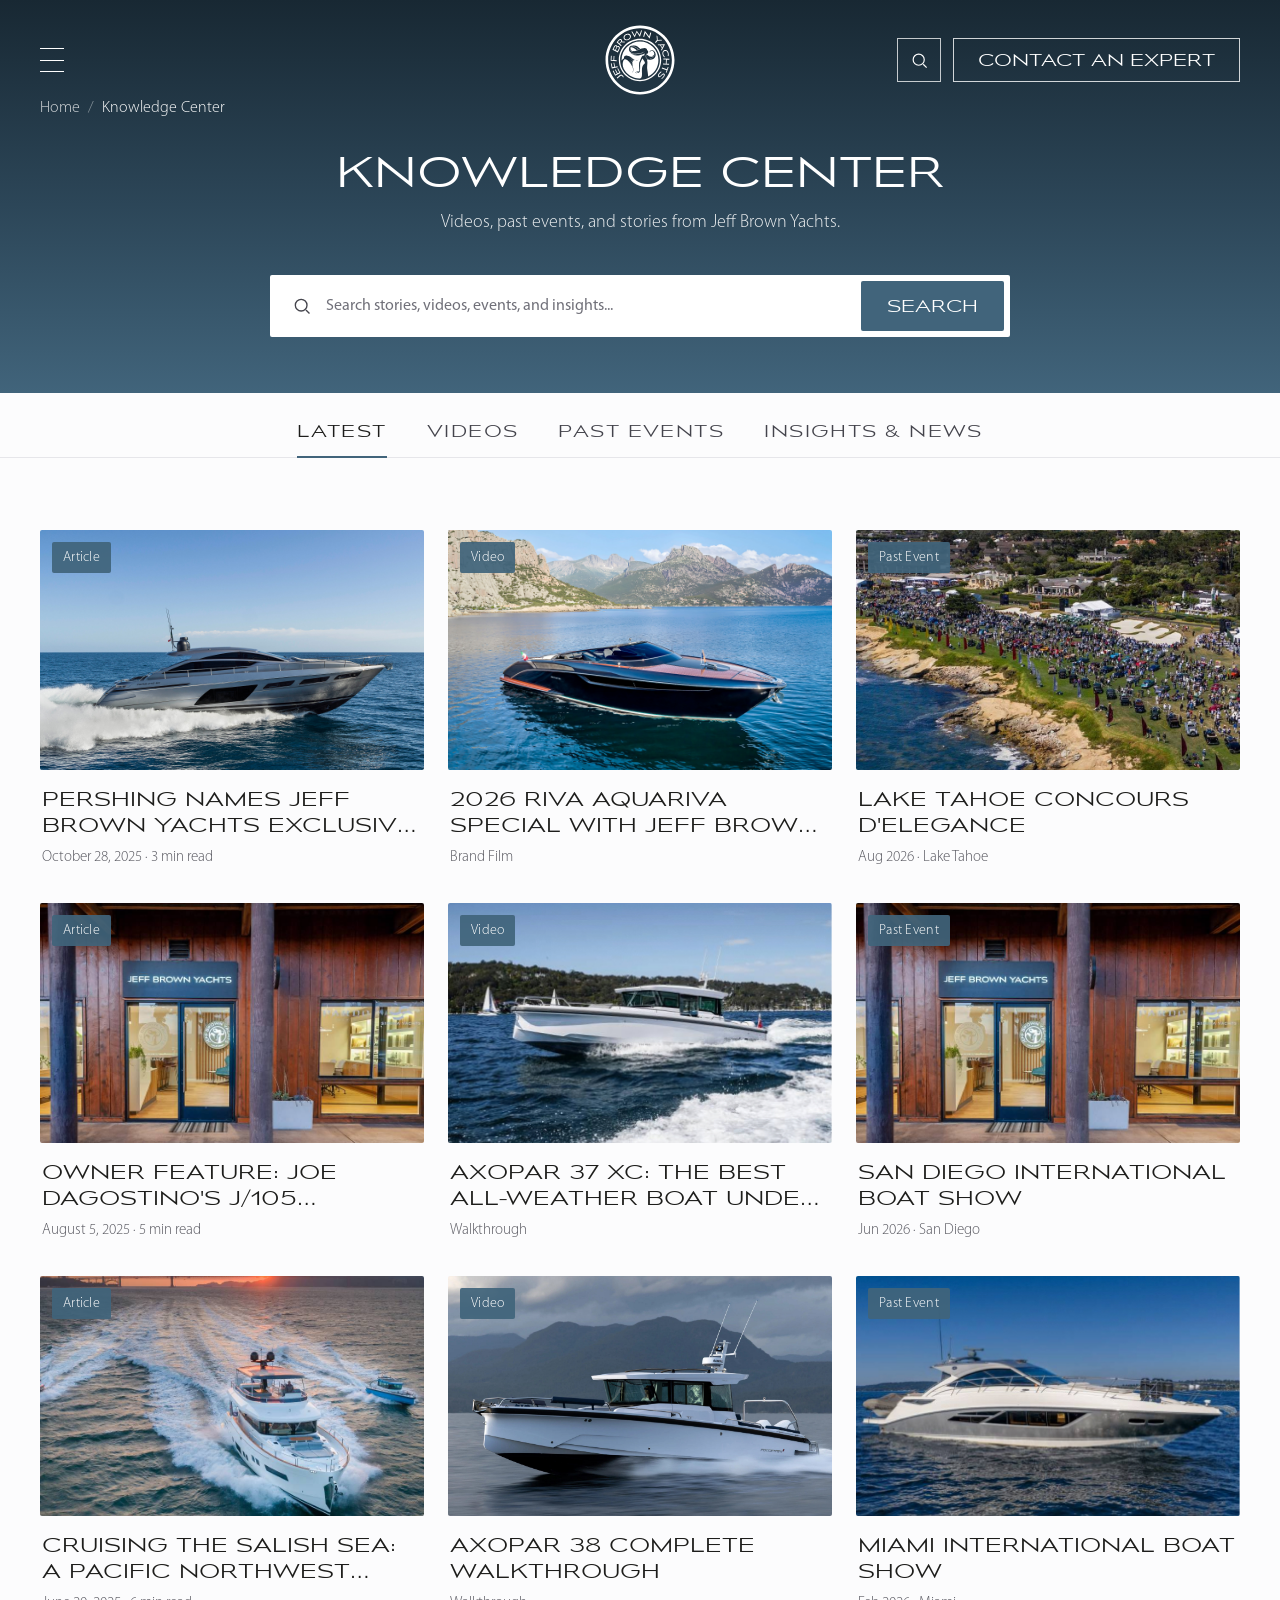
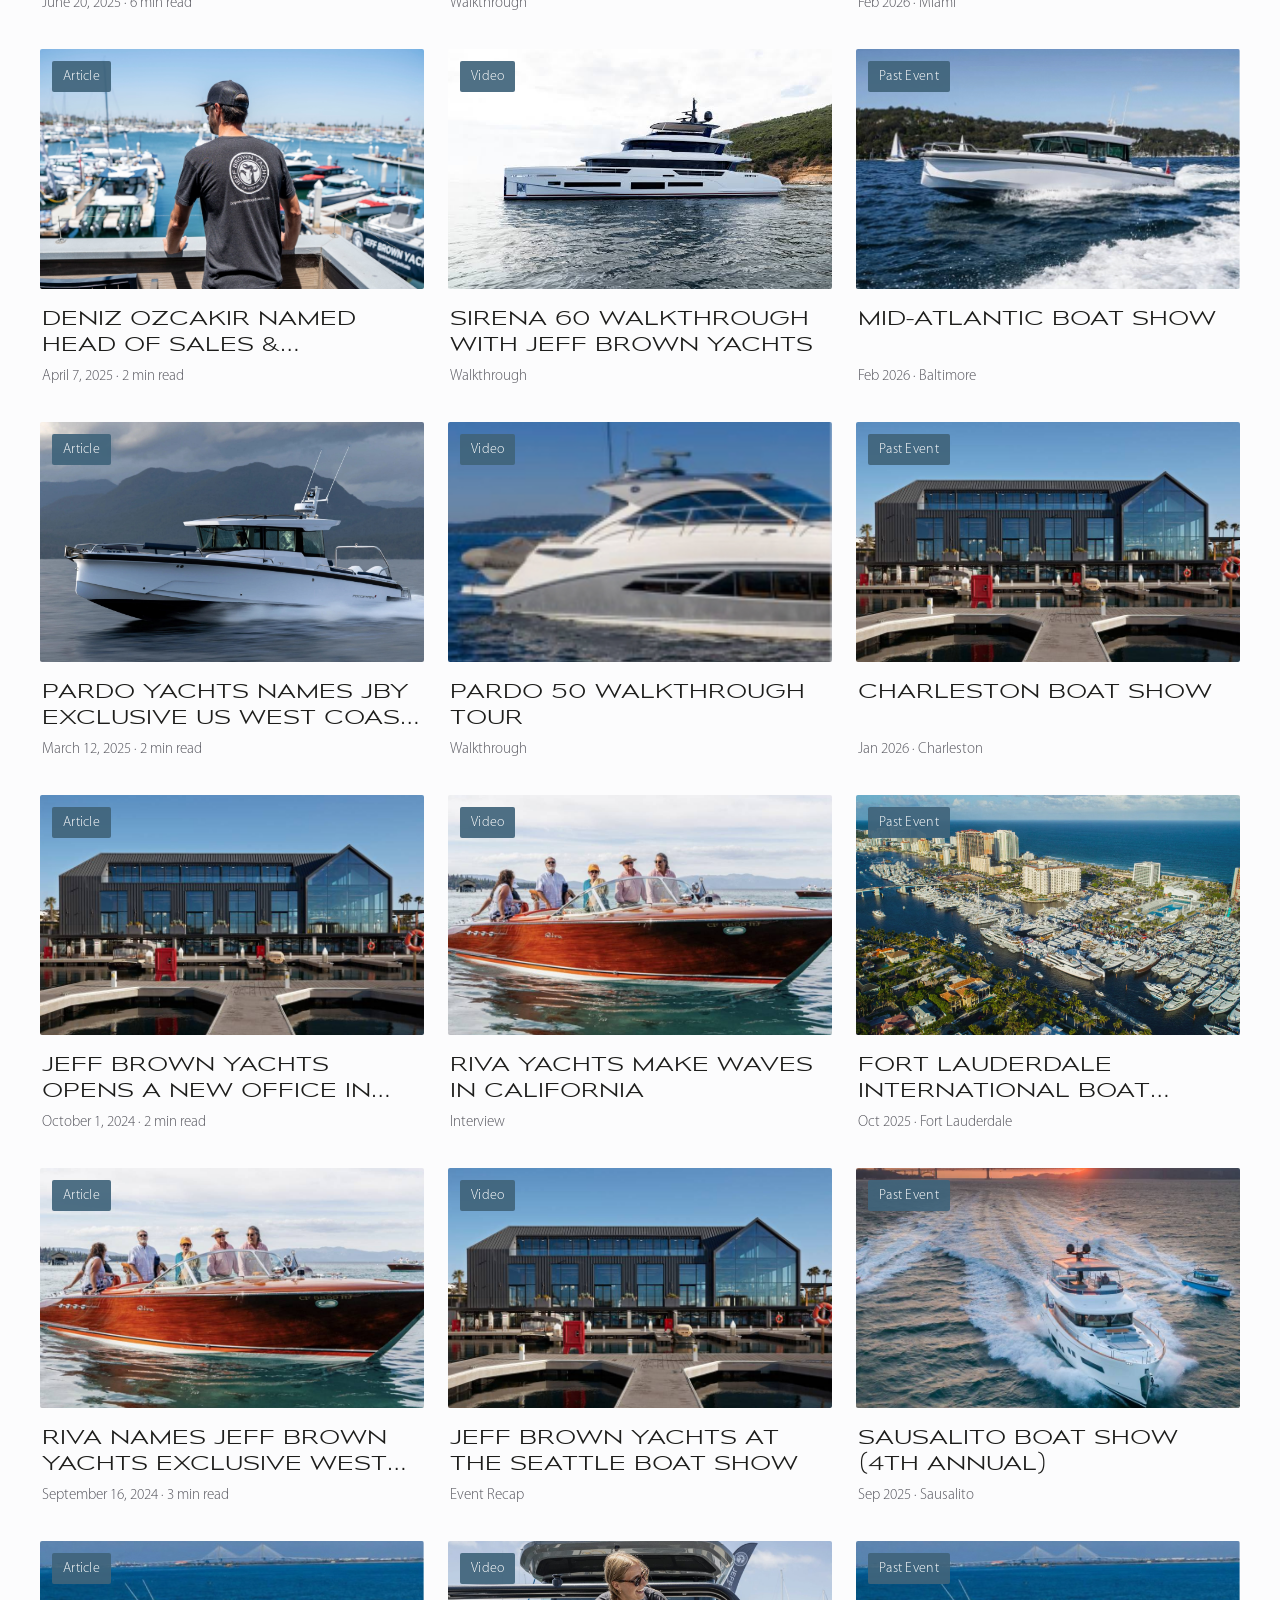
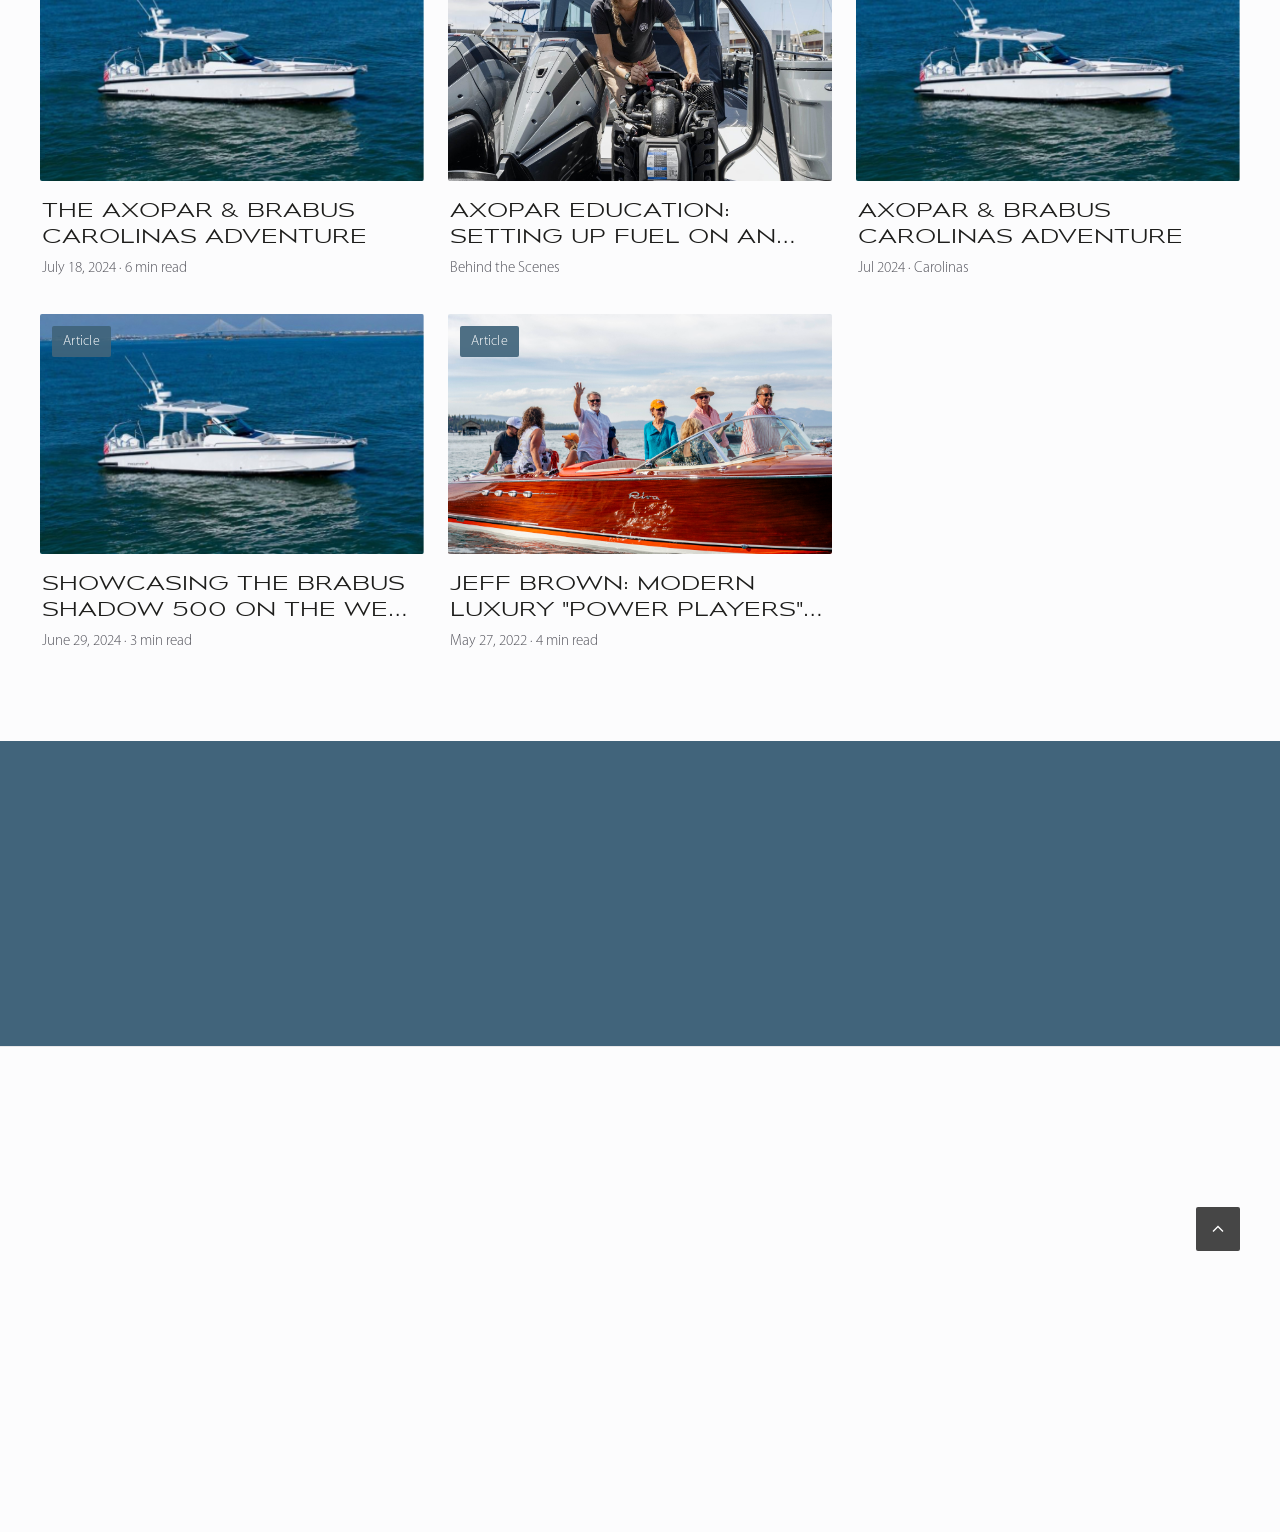
==== commit 5416d8a9: "KC variant 2: unified 'Latest' feed + horizontal chip filters (research-based) Redesign per UX resea" ====
--- a/index.html
+++ b/index.html
@@ -4,21 +4,24 @@
 <meta charset="UTF-8" />
 <meta name="viewport" content="width=device-width, initial-scale=1.0" />
 <title>Knowledge Center — Jeff Brown Yachts</title>
-<meta name="description" content="The Jeff Brown Yachts Knowledge Center: videos, events, owner experiences, adventures, and company news from the JBY world." />
+<meta name="description" content="The Jeff Brown Yachts Knowledge Center: videos, past events, and stories from the JBY world." />
 <link rel="icon" href="assets/jby_logo.svg" />
 <link rel="stylesheet" href="assets/fonts.css" />
 <link rel="stylesheet" href="assets/styles.css" />
 </head>
-<body data-kc="home" data-hero="1">
+<body data-kc="latest" data-hero="1">
 
 <div data-site-header></div>
 
-<!-- HERO -->
+<!-- COMPACT HERO (internal page): breadcrumb + title + search -->
 <section class="kc-hero home">
-  <div class="kc-hero-bg"><img src="assets/img/hero-detail.jpg" alt="A Jeff Brown Yachts vessel under way" /></div>
+  <nav class="kc-crumbs" aria-label="Breadcrumb"><ol>
+    <li><a href="https://www.jeffbrownyachts.com">Home</a></li><li class="sep">/</li>
+    <li aria-current="page">Knowledge Center</li>
+  </ol></nav>
   <div class="kc-hero-inner">
     <h1 class="reveal in">Knowledge Center</h1>
-    <p class="reveal in d1">Stories, adventures, videos, and owner experiences from Jeff Brown Yachts.</p>
+    <p class="reveal in d1">Videos, past events, and stories from Jeff Brown Yachts.</p>
     <form class="searchbar reveal in d2" action="search.html" method="get" role="search" aria-label="Search the Knowledge Center">
       <svg viewBox="0 0 24 24" fill="none" stroke="currentColor" stroke-width="1.6"><circle cx="11" cy="11" r="7"/><path d="m21 21-4.3-4.3"/></svg>
       <input type="search" name="query" placeholder="Search stories, videos, events, and insights..." aria-label="Search" />
@@ -31,189 +34,155 @@
 
 <div class="hub-panels">
 
-  <!-- ===================== ALL ===================== -->
-  <div class="hub-panel active" id="panel-all">
-
-    <!-- VIDEOS -->
+  <!-- ===================== LATEST (unified feed) ===================== -->
+  <div class="hub-panel active" id="panel-latest">
     <section class="sec">
       <div class="wrap">
-        <div class="row-head">
-          <div class="rh-text"><h2 class="h-sm">Videos</h2></div>
-        </div>
-        <div class="media-grid cols-3">
-          <a class="card vcard" href="video.html?v=w0ptcR-tTSQ"><div class="thumb"><img src="assets/img/brand-riva.webp" alt="" /><video muted loop playsinline preload="none"><source src="assets/video/hover.mp4" type="video/mp4"></video><span class="badge">Brand Film</span></div><h3>2026 Riva Aquariva Special with JBY</h3><p>A first look at the latest Aquariva.</p></a>
-          <a class="card vcard" href="video.html?v=-jKF--eEPcs"><div class="thumb"><img src="assets/img/vessel-axopar.jpg" alt="" /><video muted loop playsinline preload="none"><source src="assets/video/hover.mp4" type="video/mp4"></video><span class="badge">Walkthrough</span></div><h3>Axopar 38 Complete Walkthrough</h3><p>A full tour of the Axopar 38, available now at JBY.</p></a>
-          <a class="card vcard" href="video.html?v=UK9PYInX22U"><div class="thumb"><img src="assets/img/vessel-brabus.jpg" alt="" /><video muted loop playsinline preload="none"><source src="assets/video/hover.mp4" type="video/mp4"></video><span class="badge">Adventure</span></div><h3>Axopar &amp; BRABUS Carolinas Adventure</h3><p>Recap of the invite-only coastal run.</p></a>
-        </div>
-      </div>
-    </section>
-
-    <!-- PAST EVENTS -->
-    <section class="sec grey">
-      <div class="wrap">
-        <div class="row-head">
-          <div class="rh-text"><h2 class="h-sm">Past events</h2></div>
-        </div>
-        <div class="egrid" style="grid-template-columns:repeat(3,1fr)">
-          <a class="ecard" href="event.html?e=lake-tahoe"><img src="assets/img/ev_pebble.jpg" alt="" /><div class="ec-body"><h3>Lake Tahoe Concours d'Elegance</h3><span class="ec-meta">Aug 2026 · Lake Tahoe</span><span class="ec-cta">View Recap <svg viewBox="0 0 24 24" fill="none" stroke="currentColor" stroke-width="1.6"><path d="m9 6 6 6-6 6"/></svg></span></div></a>
-          <a class="ecard" href="event.html?e=san-diego"><img src="assets/img/marina-sandiego.jpg" alt="" /><div class="ec-body"><h3>San Diego International Boat Show</h3><span class="ec-meta">Jun 2026 · San Diego</span><span class="ec-cta">View Recap <svg viewBox="0 0 24 24" fill="none" stroke="currentColor" stroke-width="1.6"><path d="m9 6 6 6-6 6"/></svg></span></div></a>
-          <a class="ecard" href="event.html?e=fort-lauderdale"><img src="assets/img/event_flibs.jpg" alt="" /><div class="ec-body"><h3>Fort Lauderdale International Boat Show</h3><span class="ec-meta">Oct 2025 · Fort Lauderdale</span><span class="ec-cta">View Recap <svg viewBox="0 0 24 24" fill="none" stroke="currentColor" stroke-width="1.6"><path d="m9 6 6 6-6 6"/></svg></span></div></a>
-        </div>
-        <div class="sec-foot"><a class="btn btn-md btn-ghost-navy" href="https://ywteamyw.github.io/jby-events/v3-filters.html" target="_blank" rel="noopener">View Upcoming Events <svg viewBox="0 0 24 24" fill="none" stroke="currentColor" stroke-width="1.6"><path d="m9 6 6 6-6 6"/></svg></a></div>
-      </div>
-    </section>
-
-    <!-- INSIGHTS & NEWS -->
-    <section class="sec">
-      <div class="wrap">
-        <div class="row-head">
-          <div class="rh-text"><h2 class="h-sm">Insights &amp; News</h2></div>
-        </div>
-        <div class="media-grid cols-3" data-insights-grid>
-          <a class="card acard" data-cat="owner" href="article.html?a=viggen"><div class="thumb"><img src="assets/img/marina-sandiego.jpg" alt="" /><span class="badge">Owner Story</span></div><h3>Owner Feature: Joe Dagostino's J/105 "Viggen"</h3><span class="date">August 5, 2025<span class="rt">5 min read</span></span></a>
-          <a class="card acard" data-cat="news" href="article.html?a=pershing-us-dealer"><div class="thumb"><img src="assets/img/brand-pershing.jpg" alt="" /><span class="badge">News</span></div><h3>Pershing Names JBY Exclusive US Dealer</h3><span class="date">October 28, 2025<span class="rt">3 min read</span></span></a>
-          <a class="card acard" data-cat="adventures" href="article.html?a=carolinas-adventure"><div class="thumb"><img src="assets/img/vessel-brabus.jpg" alt="" /><span class="badge">Adventure</span></div><h3>The Axopar &amp; BRABUS Carolinas Adventure</h3><span class="date">July 18, 2024<span class="rt">6 min read</span></span></a>
-          <a class="card acard" data-cat="news" href="article.html?a=riva-west-coast"><div class="thumb"><img src="assets/img/ev_riva.jpg" alt="" /><span class="badge">News</span></div><h3>Riva Names JBY Exclusive West Coast Dealer</h3><span class="date">September 16, 2024<span class="rt">3 min read</span></span></a>
-          <a class="card acard" data-cat="adventures" href="article.html?a=salish-sea"><div class="thumb"><img src="assets/img/ev_sausalito.jpg" alt="" /><span class="badge">Destination</span></div><h3>Cruising the Salish Sea: A Pacific Northwest Adventure</h3><span class="date">June 20, 2025<span class="rt">6 min read</span></span></a>
-          <a class="card acard" data-cat="news" href="article.html?a=charleston-office"><div class="thumb"><img src="assets/img/marina-newport.jpg" alt="" /><span class="badge">Company</span></div><h3>Jeff Brown Yachts Opens a New Office in Charleston</h3><span class="date">October 1, 2024<span class="rt">2 min read</span></span></a>
-        </div>
+        <div class="ugrid" id="grid-latest"></div>
       </div>
     </section>
   </div>
 
-  <!-- ===================== VIDEOS (archive) ===================== -->
+  <!-- ===================== VIDEOS ===================== -->
   <div class="hub-panel" id="panel-videos">
     <section class="sec">
       <div class="wrap">
-        <div class="panel-intro"><h2>Videos</h2></div>
-        <div class="list-wrap" data-per-page="4">
-          <aside class="sidebar">
-            <div class="filter-group"><h4>Type</h4>
-              <nav class="sub-list" data-filter="type">
-                <a href="#" class="active" data-val="all"><span class="lbl">All</span><span class="n">8</span></a>
-                <a href="#" data-val="walkthroughs"><span class="lbl">Walkthroughs</span><span class="n">4</span></a>
-                <a href="#" data-val="brand-films"><span class="lbl">Brand Films</span><span class="n">1</span></a>
-                <a href="#" data-val="event-recaps"><span class="lbl">Event Recaps</span><span class="n">1</span></a>
-                <a href="#" data-val="interviews"><span class="lbl">Interviews</span><span class="n">1</span></a>
-                <a href="#" data-val="behind-the-scenes"><span class="lbl">Behind the Scenes</span><span class="n">1</span></a>
-              </nav>
-            </div>
-          </aside>
-          <div>
-            <div class="media-grid cols-2">
-              <a class="card vcard" data-type="brand-films" href="video.html?v=w0ptcR-tTSQ"><div class="thumb"><img src="assets/img/brand-riva.webp" alt="" /><video muted loop playsinline preload="none"><source src="assets/video/hover.mp4" type="video/mp4"></video><span class="badge">Brand Film</span></div><h3>2026 Riva Aquariva Special with Jeff Brown Yachts</h3><p>A first look at the latest Aquariva.</p></a>
-              <a class="card vcard" data-type="walkthroughs" href="video.html?v=fQSTb3oAKzA"><div class="thumb"><img src="assets/img/vessel-axopar.jpg" alt="" /><video muted loop playsinline preload="none"><source src="assets/video/hover.mp4" type="video/mp4"></video><span class="badge">Walkthrough</span></div><h3>Axopar 37 XC: The Best All-Weather Boat Under $500K?</h3><p>A full walkthrough of the Axopar 37 XC.</p></a>
-              <a class="card vcard" data-type="walkthroughs" href="video.html?v=-jKF--eEPcs"><div class="thumb"><img src="assets/img/brand-axopar.jpg" alt="" /><video muted loop playsinline preload="none"><source src="assets/video/hover.mp4" type="video/mp4"></video><span class="badge">Walkthrough</span></div><h3>Axopar 38 Complete Walkthrough</h3><p>A full tour of the Axopar 38, available now at JBY.</p></a>
-              <a class="card vcard" data-type="walkthroughs" href="video.html?v=-klt9lROx2Q"><div class="thumb"><img src="assets/img/brand-sirena.jpg" alt="" /><video muted loop playsinline preload="none"><source src="assets/video/hover.mp4" type="video/mp4"></video><span class="badge">Walkthrough</span></div><h3>Sirena 60 Walkthrough with Jeff Brown Yachts</h3><p>A tour of the long-range Sirena 60.</p></a>
-              <a class="card vcard" data-type="walkthroughs" href="video.html?v=Qdw6NAXoP4w"><div class="thumb"><img src="assets/img/vessel-pershing2.jpg" alt="" /><video muted loop playsinline preload="none"><source src="assets/video/hover.mp4" type="video/mp4"></video><span class="badge">Walkthrough</span></div><h3>Pardo 50 Walkthrough Tour</h3><p>Inside the elegant Pardo 50 day boat.</p></a>
-              <a class="card vcard" data-type="interviews" href="video.html?v=bcRRfGyM40s"><div class="thumb"><img src="assets/img/ev_riva.jpg" alt="" /><video muted loop playsinline preload="none"><source src="assets/video/hover.mp4" type="video/mp4"></video><span class="badge">Interview</span></div><h3>Riva Yachts Make Waves in California</h3><p>An exclusive interview with Jeff Brown.</p></a>
-              <a class="card vcard" data-type="event-recaps" href="video.html?v=dWhl8WauQQw"><div class="thumb"><img src="assets/img/marina-newport.jpg" alt="" /><video muted loop playsinline preload="none"><source src="assets/video/hover.mp4" type="video/mp4"></video><span class="badge">Event Recap</span></div><h3>Jeff Brown Yachts at the Seattle Boat Show</h3><p>Highlights from the Axopar display in Seattle.</p></a>
-              <a class="card vcard" data-type="behind-the-scenes" href="video.html?v=TO-hFcdKXWA"><div class="thumb"><img src="assets/img/card_service.jpg" alt="" /><video muted loop playsinline preload="none"><source src="assets/video/hover.mp4" type="video/mp4"></video><span class="badge">Behind the Scenes</span></div><h3>Axopar Education: Setting Up Fuel on an Axopar 37</h3><p>A practical how-to from the JBY team.</p></a>
-            </div>
-            <nav class="pager" aria-label="Pagination">
-              <a class="pg-prev" href="#" aria-disabled="true"><svg viewBox="0 0 24 24" fill="none" stroke="currentColor" stroke-width="1.6"><path d="m15 6-6 6 6 6"/></svg><span>Back</span></a>
-              <span class="pg-nums"><a class="pg-num is-current" href="#">1</a><a class="pg-num" href="#">2</a><a class="pg-num" href="#">3</a><a class="pg-num" href="#">4</a><a class="pg-num" href="#">5</a></span>
-              <a class="pg-next" href="#"><span>Next</span><svg viewBox="0 0 24 24" fill="none" stroke="currentColor" stroke-width="1.6"><path d="m9 6 6 6-6 6"/></svg></a>
-            </nav>
-          </div>
+        <div class="chips" data-chips="grid-videos" data-axis="cat" role="tablist" aria-label="Filter videos">
+          <button class="chip on" data-val="all">All</button>
+          <button class="chip" data-val="walkthroughs">Walkthroughs</button>
+          <button class="chip" data-val="brand-films">Brand Films</button>
+          <button class="chip" data-val="event-recaps">Event Recaps</button>
+          <button class="chip" data-val="interviews">Interviews</button>
+          <button class="chip" data-val="behind-the-scenes">Behind the Scenes</button>
         </div>
+        <div class="ugrid" id="grid-videos"></div>
       </div>
     </section>
   </div>
 
-  <!-- ===================== PAST EVENTS (archive) ===================== -->
+  <!-- ===================== PAST EVENTS ===================== -->
   <div class="hub-panel" id="panel-events">
     <section class="sec">
       <div class="wrap">
-        <div class="panel-intro"><h2>Past Events</h2></div>
-        <div class="list-wrap" data-per-page="4">
-          <aside class="sidebar">
-            <div class="filter-group"><h4>Location</h4>
-              <nav class="sub-list" data-filter="loc">
-                <a href="#" class="active" data-val="all"><span class="lbl">All locations</span><span class="n">8</span></a>
-                <a href="#" data-val="lake-tahoe"><span class="lbl">Lake Tahoe</span><span class="n">1</span></a>
-                <a href="#" data-val="san-diego"><span class="lbl">San Diego</span><span class="n">1</span></a>
-                <a href="#" data-val="miami"><span class="lbl">Miami</span><span class="n">1</span></a>
-                <a href="#" data-val="baltimore"><span class="lbl">Baltimore</span><span class="n">1</span></a>
-                <a href="#" data-val="charleston"><span class="lbl">Charleston</span><span class="n">1</span></a>
-                <a href="#" data-val="fort-lauderdale"><span class="lbl">Fort Lauderdale</span><span class="n">1</span></a>
-                <a href="#" data-val="sausalito"><span class="lbl">Sausalito</span><span class="n">1</span></a>
-                <a href="#" data-val="carolinas"><span class="lbl">The Carolinas</span><span class="n">1</span></a>
-              </nav>
-            </div>
-            <div class="filter-group"><h4>Brand</h4>
-              <nav class="sub-list" data-filter="brand">
-                <a href="#" class="active" data-val="all"><span class="lbl">All brands</span><span class="n">8</span></a>
-                <a href="#" data-val="axopar"><span class="lbl">Axopar</span><span class="n">4</span></a>
-                <a href="#" data-val="brabus"><span class="lbl">BRABUS</span><span class="n">2</span></a>
-                <a href="#" data-val="riva"><span class="lbl">Riva</span><span class="n">1</span></a>
-                <a href="#" data-val="pershing"><span class="lbl">Pershing</span><span class="n">1</span></a>
-              </nav>
-            </div>
-          </aside>
-          <div>
-            <div class="egrid">
-              <a class="ecard" data-loc="lake-tahoe" data-brand="riva" href="event.html?e=lake-tahoe"><img src="assets/img/ev_pebble.jpg" alt="" /><div class="ec-body"><h3>Lake Tahoe Concours d'Elegance</h3><span class="ec-meta">Aug 2026 · Lake Tahoe</span><span class="ec-cta">View Recap <svg viewBox="0 0 24 24" fill="none" stroke="currentColor" stroke-width="1.6"><path d="m9 6 6 6-6 6"/></svg></span></div></a>
-              <a class="ecard" data-loc="san-diego" data-brand="axopar" href="event.html?e=san-diego"><img src="assets/img/marina-sandiego.jpg" alt="" /><div class="ec-body"><h3>San Diego International Boat Show</h3><span class="ec-meta">Jun 2026 · San Diego</span><span class="ec-cta">View Recap <svg viewBox="0 0 24 24" fill="none" stroke="currentColor" stroke-width="1.6"><path d="m9 6 6 6-6 6"/></svg></span></div></a>
-              <a class="ecard" data-loc="miami" data-brand="pershing" href="event.html?e=miami"><img src="assets/img/vessel-pershing.jpg" alt="" /><div class="ec-body"><h3>Miami International Boat Show</h3><span class="ec-meta">Feb 2026 · Miami</span><span class="ec-cta">View Recap <svg viewBox="0 0 24 24" fill="none" stroke="currentColor" stroke-width="1.6"><path d="m9 6 6 6-6 6"/></svg></span></div></a>
-              <a class="ecard" data-loc="baltimore" data-brand="axopar" href="event.html?e=mid-atlantic"><img src="assets/img/vessel-axopar.jpg" alt="" /><div class="ec-body"><h3>Mid-Atlantic Boat Show</h3><span class="ec-meta">Feb 2026 · Baltimore</span><span class="ec-cta">View Recap <svg viewBox="0 0 24 24" fill="none" stroke="currentColor" stroke-width="1.6"><path d="m9 6 6 6-6 6"/></svg></span></div></a>
-              <a class="ecard" data-loc="charleston" data-brand="axopar" href="event.html?e=charleston"><img src="assets/img/marina-newport.jpg" alt="" /><div class="ec-body"><h3>Charleston Boat Show</h3><span class="ec-meta">Jan 2026 · Charleston</span><span class="ec-cta">View Recap <svg viewBox="0 0 24 24" fill="none" stroke="currentColor" stroke-width="1.6"><path d="m9 6 6 6-6 6"/></svg></span></div></a>
-              <a class="ecard" data-loc="fort-lauderdale" data-brand="brabus" href="event.html?e=fort-lauderdale"><img src="assets/img/event_flibs.jpg" alt="" /><div class="ec-body"><h3>Fort Lauderdale International Boat Show</h3><span class="ec-meta">Oct 2025 · Fort Lauderdale</span><span class="ec-cta">View Recap <svg viewBox="0 0 24 24" fill="none" stroke="currentColor" stroke-width="1.6"><path d="m9 6 6 6-6 6"/></svg></span></div></a>
-              <a class="ecard" data-loc="sausalito" data-brand="brabus" href="event.html?e=sausalito"><img src="assets/img/ev_sausalito.jpg" alt="" /><div class="ec-body"><h3>Sausalito Boat Show (4th Annual)</h3><span class="ec-meta">Sep 2025 · Sausalito</span><span class="ec-cta">View Recap <svg viewBox="0 0 24 24" fill="none" stroke="currentColor" stroke-width="1.6"><path d="m9 6 6 6-6 6"/></svg></span></div></a>
-              <a class="ecard" data-loc="carolinas" data-brand="axopar" href="event.html?e=carolinas"><img src="assets/img/vessel-brabus.jpg" alt="" /><div class="ec-body"><h3>Axopar &amp; BRABUS Carolinas Adventure</h3><span class="ec-meta">Jul 2024 · Carolinas</span><span class="ec-cta">View Recap <svg viewBox="0 0 24 24" fill="none" stroke="currentColor" stroke-width="1.6"><path d="m9 6 6 6-6 6"/></svg></span></div></a>
-            </div>
-            <div class="sec-foot"><a class="btn btn-md btn-ghost-navy" href="https://ywteamyw.github.io/jby-events/v3-filters.html" target="_blank" rel="noopener">View Upcoming Events <svg viewBox="0 0 24 24" fill="none" stroke="currentColor" stroke-width="1.6"><path d="m9 6 6 6-6 6"/></svg></a></div>
-          </div>
+        <div class="chips" data-chips="grid-events" data-axis="brand" role="tablist" aria-label="Filter events by brand">
+          <button class="chip on" data-val="all">All</button>
+          <button class="chip" data-val="axopar">Axopar</button>
+          <button class="chip" data-val="brabus">BRABUS</button>
+          <button class="chip" data-val="riva">Riva</button>
+          <button class="chip" data-val="pershing">Pershing</button>
         </div>
+        <div class="ugrid" id="grid-events"></div>
+        <div class="sec-foot"><a class="btn btn-md btn-ghost-navy" href="https://ywteamyw.github.io/jby-events/v3-filters.html" target="_blank" rel="noopener">View Upcoming Events <svg viewBox="0 0 24 24" fill="none" stroke="currentColor" stroke-width="1.6"><path d="m9 6 6 6-6 6"/></svg></a></div>
       </div>
     </section>
   </div>
 
-  <!-- ===================== INSIGHTS & NEWS (archive) ===================== -->
+  <!-- ===================== INSIGHTS & NEWS ===================== -->
   <div class="hub-panel" id="panel-insights">
     <section class="sec">
       <div class="wrap">
-        <div class="panel-intro"><h2>Insights &amp; News</h2></div>
-        <div class="list-wrap" data-per-page="4">
-          <aside class="sidebar">
-            <div class="filter-group"><h4>Category</h4>
-              <nav class="sub-list" data-filter="cat">
-                <a href="#" class="active" data-val="all"><span class="lbl">All</span><span class="n">10</span></a>
-                <a href="#" data-val="adventures"><span class="lbl">Adventures</span><span class="n">2</span></a>
-                <a href="#" data-val="owner"><span class="lbl">Owner Stories</span><span class="n">1</span></a>
-                <a href="#" data-val="news"><span class="lbl">News</span><span class="n">7</span></a>
-              </nav>
-            </div>
-          </aside>
-          <div>
-            <div class="media-grid cols-2">
-              <a class="card acard" data-cat="owner" href="article.html?a=viggen"><div class="thumb"><img src="assets/img/marina-sandiego.jpg" alt="" /><span class="badge">Owner Story</span></div><h3>Owner Feature: Joe Dagostino's J/105 "Viggen"</h3><span class="date">August 5, 2025<span class="rt">5 min read</span></span></a>
-              <a class="card acard" data-cat="adventures" href="article.html?a=carolinas-adventure"><div class="thumb"><img src="assets/img/vessel-brabus.jpg" alt="" /><span class="badge">Adventure</span></div><h3>The Axopar &amp; BRABUS Carolinas Adventure</h3><span class="date">July 18, 2024<span class="rt">6 min read</span></span></a>
-              <a class="card acard" data-cat="adventures" href="article.html?a=salish-sea"><div class="thumb"><img src="assets/img/ev_sausalito.jpg" alt="" /><span class="badge">Destination</span></div><h3>Cruising the Salish Sea: A Pacific Northwest Adventure</h3><span class="date">June 20, 2025<span class="rt">6 min read</span></span></a>
-              <a class="card acard" data-cat="news" href="article.html?a=pershing-us-dealer"><div class="thumb"><img src="assets/img/brand-pershing.jpg" alt="" /><span class="badge">News</span></div><h3>Pershing Names Jeff Brown Yachts Exclusive US Dealer</h3><span class="date">October 28, 2025<span class="rt">3 min read</span></span></a>
-              <a class="card acard" data-cat="news" href="article.html?a=riva-west-coast"><div class="thumb"><img src="assets/img/ev_riva.jpg" alt="" /><span class="badge">News</span></div><h3>Riva Names Jeff Brown Yachts Exclusive West Coast Dealer</h3><span class="date">September 16, 2024<span class="rt">3 min read</span></span></a>
-              <a class="card acard" data-cat="news" href="article.html?a=pardo-west-coast"><div class="thumb"><img src="assets/img/brand-axopar.jpg" alt="" /><span class="badge">News</span></div><h3>Pardo Yachts Names JBY Exclusive US West Coast Dealer</h3><span class="date">March 12, 2025<span class="rt">2 min read</span></span></a>
-              <a class="card acard" data-cat="news" href="article.html?a=charleston-office"><div class="thumb"><img src="assets/img/marina-newport.jpg" alt="" /><span class="badge">Company</span></div><h3>Jeff Brown Yachts Opens a New Office in Charleston</h3><span class="date">October 1, 2024<span class="rt">2 min read</span></span></a>
-              <a class="card acard" data-cat="news" href="article.html?a=deniz-ozcakir"><div class="thumb"><img src="assets/img/consult-overlook.jpg" alt="" /><span class="badge">Company</span></div><h3>Deniz Ozcakir Named Head of Sales &amp; Marketing</h3><span class="date">April 7, 2025<span class="rt">2 min read</span></span></a>
-              <a class="card acard" data-cat="news" href="article.html?a=brabus-shadow-500"><div class="thumb"><img src="assets/img/vessel-brabus.jpg" alt="" /><span class="badge">Brands</span></div><h3>Showcasing the BRABUS Shadow 500 on the West Coast</h3><span class="date">June 29, 2024<span class="rt">3 min read</span></span></a>
-              <a class="card acard" data-cat="news" href="article.html?a=modern-luxury"><div class="thumb"><img src="assets/img/lifestyle-expertise.jpg" alt="" /><span class="badge">Press</span></div><h3>Jeff Brown: Modern Luxury "Power Players" Spotlight</h3><span class="date">May 27, 2022<span class="rt">4 min read</span></span></a>
-            </div>
-            <nav class="pager" aria-label="Pagination">
-              <a class="pg-prev" href="#" aria-disabled="true"><svg viewBox="0 0 24 24" fill="none" stroke="currentColor" stroke-width="1.6"><path d="m15 6-6 6 6 6"/></svg><span>Back</span></a>
-              <span class="pg-nums"><a class="pg-num is-current" href="#">1</a><a class="pg-num" href="#">2</a><a class="pg-num" href="#">3</a><a class="pg-num" href="#">4</a><a class="pg-num" href="#">5</a></span>
-              <a class="pg-next" href="#"><span>Next</span><svg viewBox="0 0 24 24" fill="none" stroke="currentColor" stroke-width="1.6"><path d="m9 6 6 6-6 6"/></svg></a>
-            </nav>
-          </div>
+        <div class="chips" data-chips="grid-insights" data-axis="cat" role="tablist" aria-label="Filter insights">
+          <button class="chip on" data-val="all">All</button>
+          <button class="chip" data-val="news">News</button>
+          <button class="chip" data-val="adventures">Adventures</button>
+          <button class="chip" data-val="owner">Owner Stories</button>
         </div>
+        <div class="ugrid" id="grid-insights"></div>
       </div>
     </section>
   </div>
-
 
 </div>
 
 <div data-site-cta></div>
 <div data-site-footer></div>
+
+<script>
+/* Knowledge Center — unified content model (variant 2) */
+(function(){
+  var ITEMS = [
+    /* ---- Videos ---- */
+    {k:"video",href:"video.html?v=w0ptcR-tTSQ",img:"brand-riva.webp",t:"2026 Riva Aquariva Special with Jeff Brown Yachts",cat:"brand-films",meta:"Brand Film"},
+    {k:"video",href:"video.html?v=fQSTb3oAKzA",img:"vessel-axopar.jpg",t:"Axopar 37 XC: The Best All-Weather Boat Under $500K?",cat:"walkthroughs",meta:"Walkthrough"},
+    {k:"video",href:"video.html?v=-jKF--eEPcs",img:"brand-axopar.jpg",t:"Axopar 38 Complete Walkthrough",cat:"walkthroughs",meta:"Walkthrough"},
+    {k:"video",href:"video.html?v=-klt9lROx2Q",img:"brand-sirena.jpg",t:"Sirena 60 Walkthrough with Jeff Brown Yachts",cat:"walkthroughs",meta:"Walkthrough"},
+    {k:"video",href:"video.html?v=Qdw6NAXoP4w",img:"vessel-pershing2.jpg",t:"Pardo 50 Walkthrough Tour",cat:"walkthroughs",meta:"Walkthrough"},
+    {k:"video",href:"video.html?v=bcRRfGyM40s",img:"ev_riva.jpg",t:"Riva Yachts Make Waves in California",cat:"interviews",meta:"Interview"},
+    {k:"video",href:"video.html?v=dWhl8WauQQw",img:"marina-newport.jpg",t:"Jeff Brown Yachts at the Seattle Boat Show",cat:"event-recaps",meta:"Event Recap"},
+    {k:"video",href:"video.html?v=TO-hFcdKXWA",img:"card_service.jpg",t:"Axopar Education: Setting Up Fuel on an Axopar 37",cat:"behind-the-scenes",meta:"Behind the Scenes"},
+    /* ---- Past Events ---- */
+    {k:"event",href:"event.html?e=lake-tahoe",img:"ev_pebble.jpg",t:"Lake Tahoe Concours d'Elegance",brand:"riva",meta:"Aug 2026 · Lake Tahoe"},
+    {k:"event",href:"event.html?e=san-diego",img:"marina-sandiego.jpg",t:"San Diego International Boat Show",brand:"axopar",meta:"Jun 2026 · San Diego"},
+    {k:"event",href:"event.html?e=miami",img:"vessel-pershing.jpg",t:"Miami International Boat Show",brand:"pershing",meta:"Feb 2026 · Miami"},
+    {k:"event",href:"event.html?e=mid-atlantic",img:"vessel-axopar.jpg",t:"Mid-Atlantic Boat Show",brand:"axopar",meta:"Feb 2026 · Baltimore"},
+    {k:"event",href:"event.html?e=charleston",img:"marina-newport.jpg",t:"Charleston Boat Show",brand:"axopar",meta:"Jan 2026 · Charleston"},
+    {k:"event",href:"event.html?e=fort-lauderdale",img:"event_flibs.jpg",t:"Fort Lauderdale International Boat Show",brand:"brabus",meta:"Oct 2025 · Fort Lauderdale"},
+    {k:"event",href:"event.html?e=sausalito",img:"ev_sausalito.jpg",t:"Sausalito Boat Show (4th Annual)",brand:"brabus",meta:"Sep 2025 · Sausalito"},
+    {k:"event",href:"event.html?e=carolinas",img:"vessel-brabus.jpg",t:"Axopar & BRABUS Carolinas Adventure",brand:"axopar",meta:"Jul 2024 · Carolinas"},
+    /* ---- Insights & News (articles) ---- */
+    {k:"article",href:"article.html?a=pershing-us-dealer",img:"brand-pershing.jpg",t:"Pershing Names Jeff Brown Yachts Exclusive US Dealer",cat:"news",meta:"October 28, 2025 · 3 min read"},
+    {k:"article",href:"article.html?a=viggen",img:"marina-sandiego.jpg",t:"Owner Feature: Joe Dagostino's J/105 \"Viggen\"",cat:"owner",meta:"August 5, 2025 · 5 min read"},
+    {k:"article",href:"article.html?a=salish-sea",img:"ev_sausalito.jpg",t:"Cruising the Salish Sea: A Pacific Northwest Adventure",cat:"adventures",meta:"June 20, 2025 · 6 min read"},
+    {k:"article",href:"article.html?a=deniz-ozcakir",img:"consult-overlook.jpg",t:"Deniz Ozcakir Named Head of Sales & Marketing",cat:"news",meta:"April 7, 2025 · 2 min read"},
+    {k:"article",href:"article.html?a=pardo-west-coast",img:"brand-axopar.jpg",t:"Pardo Yachts Names JBY Exclusive US West Coast Dealer",cat:"news",meta:"March 12, 2025 · 2 min read"},
+    {k:"article",href:"article.html?a=charleston-office",img:"marina-newport.jpg",t:"Jeff Brown Yachts Opens a New Office in Charleston",cat:"news",meta:"October 1, 2024 · 2 min read"},
+    {k:"article",href:"article.html?a=riva-west-coast",img:"ev_riva.jpg",t:"Riva Names Jeff Brown Yachts Exclusive West Coast Dealer",cat:"news",meta:"September 16, 2024 · 3 min read"},
+    {k:"article",href:"article.html?a=carolinas-adventure",img:"vessel-brabus.jpg",t:"The Axopar & BRABUS Carolinas Adventure",cat:"adventures",meta:"July 18, 2024 · 6 min read"},
+    {k:"article",href:"article.html?a=brabus-shadow-500",img:"vessel-brabus.jpg",t:"Showcasing the BRABUS Shadow 500 on the West Coast",cat:"news",meta:"June 29, 2024 · 3 min read"},
+    {k:"article",href:"article.html?a=modern-luxury",img:"lifestyle-expertise.jpg",t:"Jeff Brown: Modern Luxury \"Power Players\" Spotlight",cat:"news",meta:"May 27, 2022 · 4 min read"}
+  ];
+  var BADGE = {video:"Video", event:"Past Event", article:"Article"};
+  function esc(s){ return String(s).replace(/"/g,"&quot;"); }
+  function card(it){
+    var hover = it.k==="video"
+      ? '<video muted loop playsinline preload="none"><source src="assets/video/hover.mp4" type="video/mp4"></video>'
+        +'<span class="uc-play"><svg viewBox="0 0 24 24" fill="currentColor"><path d="M8 5v14l11-7z"/></svg></span>'
+      : "";
+    return '<a class="ucard" data-k="'+it.k+'" data-cat="'+(it.cat||"")+'" data-brand="'+(it.brand||"")+'" href="'+it.href+'">'
+      + '<div class="uc-thumb"><img src="assets/img/'+it.img+'" alt="" />'+hover+'<span class="uc-badge">'+BADGE[it.k]+'</span></div>'
+      + '<div class="uc-body"><h3>'+it.t+'</h3><p class="uc-meta">'+it.meta+'</p></div></a>';
+  }
+  function bindHover(root){
+    root.querySelectorAll(".ucard").forEach(function(c){
+      var v = c.querySelector("video"); if(!v || c.dataset.hb) return; c.dataset.hb="1";
+      c.addEventListener("mouseenter", function(){ try{ v.currentTime=0; var p=v.play(); if(p&&p.catch)p.catch(function(){}); }catch(e){} });
+      c.addEventListener("mouseleave", function(){ try{ v.pause(); }catch(e){} });
+    });
+  }
+  function render(id, list){ var el=document.getElementById(id); if(!el)return; el.innerHTML=list.map(card).join(""); bindHover(el); }
+
+  /* Latest = a mixed feed (round-robin across the three types) */
+  function latest(){
+    var v=ITEMS.filter(function(i){return i.k==="video";});
+    var e=ITEMS.filter(function(i){return i.k==="event";});
+    var a=ITEMS.filter(function(i){return i.k==="article";});
+    var out=[], i=0, max=Math.max(v.length,e.length,a.length);
+    for(; i<max; i++){ if(a[i])out.push(a[i]); if(v[i])out.push(v[i]); if(e[i])out.push(e[i]); }
+    return out;
+  }
+  render("grid-latest",  latest());
+  render("grid-videos",  ITEMS.filter(function(i){return i.k==="video";}));
+  render("grid-events",  ITEMS.filter(function(i){return i.k==="event";}));
+  render("grid-insights",ITEMS.filter(function(i){return i.k==="article";}));
+
+  /* Horizontal chip filters (within a tab) */
+  document.querySelectorAll(".chips[data-chips]").forEach(function(bar){
+    var grid = document.getElementById(bar.getAttribute("data-chips"));
+    var axis = bar.getAttribute("data-axis");
+    if(!grid) return;
+    bar.querySelectorAll(".chip").forEach(function(ch){
+      ch.addEventListener("click", function(){
+        bar.querySelectorAll(".chip").forEach(function(x){ x.classList.remove("on"); });
+        ch.classList.add("on");
+        var val = ch.getAttribute("data-val");
+        grid.querySelectorAll(".ucard").forEach(function(c){
+          c.style.display = (val==="all" || c.getAttribute("data-"+axis)===val) ? "" : "none";
+        });
+      });
+    });
+  });
+})();
+</script>
 <script src="assets/app.js"></script>
 </body>
 </html>
--- a/assets/styles.css
+++ b/assets/styles.css
@@ -594,3 +594,38 @@
   display:-webkit-box;-webkit-line-clamp:2;-webkit-box-orient:vertical;overflow:hidden;min-height:76px}
 .acard .date{margin:8px 22px 22px;padding-top:8px;border-top:0.5px solid var(--line);
   font-size:16px;line-height:24px;letter-spacing:0;color:#2a2a36}
+
+/* ============================================================
+   VARIANT 2 (V3) — unified content hub: badge cards, chip filters,
+   compact internal-page hero. Additions only; overrides come last.
+   ============================================================ */
+
+/* Compact hero for an internal page (breadcrumb + shorter) */
+.kc-hero.home .kc-hero-inner{padding-top:26px;padding-bottom:56px}
+.kc-hero.home .kc-crumbs{padding-top:96px}
+@media(max-width:640px){.kc-hero.home .kc-crumbs{padding-top:88px}.kc-hero.home .kc-hero-inner{padding-bottom:44px}}
+
+/* Unified grid + card (one card format for every content type) */
+.ugrid{display:grid;grid-template-columns:repeat(3,1fr);gap:34px 24px}
+@media(max-width:900px){.ugrid{grid-template-columns:repeat(2,1fr);gap:30px 20px}}
+@media(max-width:560px){.ugrid{grid-template-columns:1fr}}
+.ucard{display:flex;flex-direction:column;color:inherit;align-self:start}
+.ucard .uc-thumb{position:relative;aspect-ratio:16/10;overflow:hidden;border-radius:2px;background:#0a1218}
+.ucard .uc-thumb img{width:100%;height:100%;object-fit:cover;transition:transform 1.2s var(--ease-out)}
+.ucard:hover .uc-thumb img{transform:scale(1.05)}
+.ucard video{position:absolute;inset:0;width:100%;height:100%;object-fit:cover;opacity:0;transition:opacity .35s var(--ease-out)}
+.ucard:hover video{opacity:1}
+.uc-badge{position:absolute;top:12px;left:12px;z-index:2;font-family:'Myriad Pro',sans-serif;font-size:14px;letter-spacing:.02em;color:#fff;background:rgba(65,100,123,.92);padding:5px 11px;border-radius:2px}
+.uc-play{position:absolute;left:50%;top:50%;transform:translate(-50%,-50%);z-index:2;width:54px;height:54px;border-radius:2px;background:rgba(15,24,30,.42);backdrop-filter:blur(5px);border:1px solid rgba(255,255,255,.6);display:flex;align-items:center;justify-content:center;color:#fff;opacity:0;transition:opacity .3s}
+.ucard:hover .uc-play{opacity:1}
+.uc-play svg{width:20px;height:20px;margin-left:2px}
+.uc-body{padding:16px 2px 0}
+.ucard h3{font-family:'Mesmerize',sans-serif;font-weight:300;font-size:19px;line-height:26px;letter-spacing:0;text-transform:uppercase;color:var(--ink);margin:0 0 9px;
+  display:-webkit-box;-webkit-line-clamp:2;-webkit-box-orient:vertical;overflow:hidden;min-height:52px}
+.uc-meta{font-family:'Myriad Pro',sans-serif;font-weight:300;font-size:15px;line-height:22px;color:#55555d;margin:0}
+
+/* Horizontal filter chips (replace the sidebar) */
+.chips{display:flex;flex-wrap:wrap;gap:10px;margin:0 0 36px}
+.chips .chip{font-family:'Myriad Pro',sans-serif;font-weight:400;font-size:15px;line-height:1;color:var(--c2);background:transparent;border:1px solid var(--border);border-radius:100px;padding:10px 18px;cursor:pointer;transition:color .2s,border-color .2s,background .2s}
+.chips .chip:hover{border-color:var(--navy);color:var(--navy)}
+.chips .chip.on{background:var(--navy);border-color:var(--navy);color:#fff}
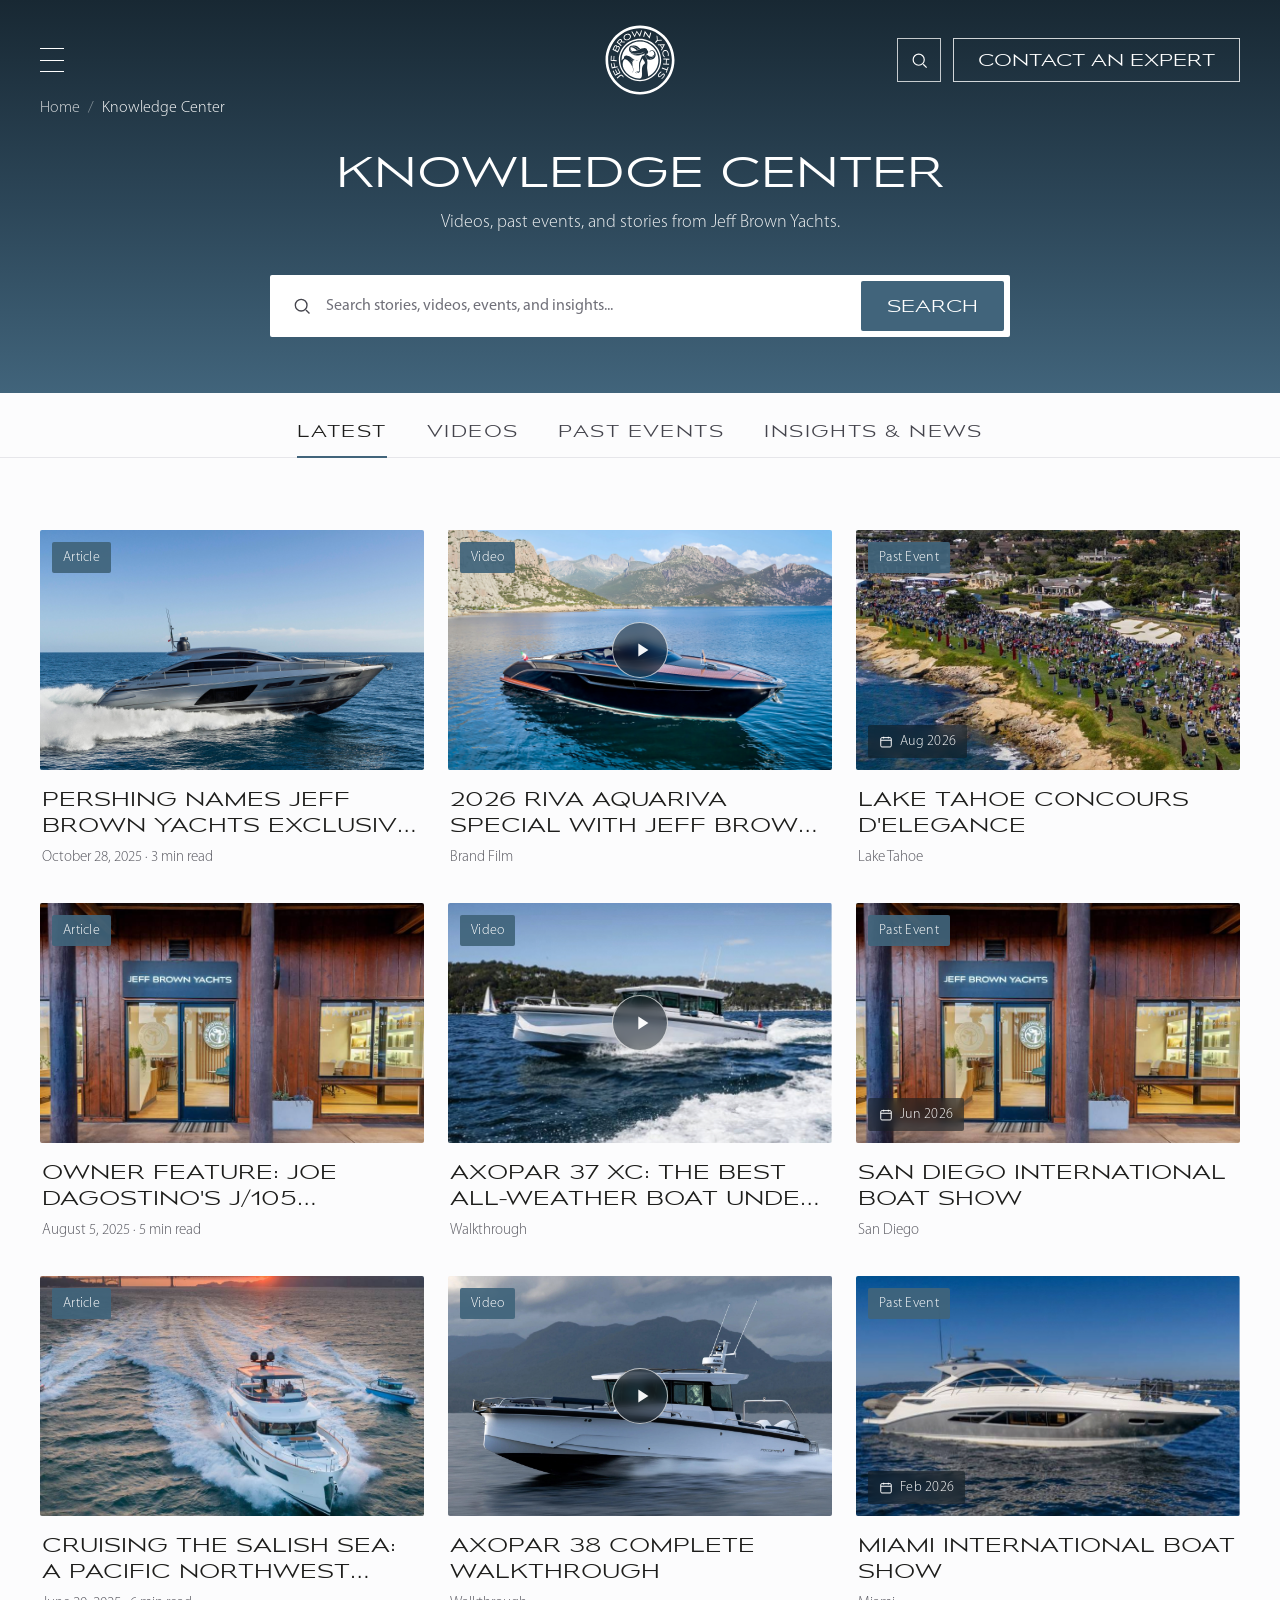
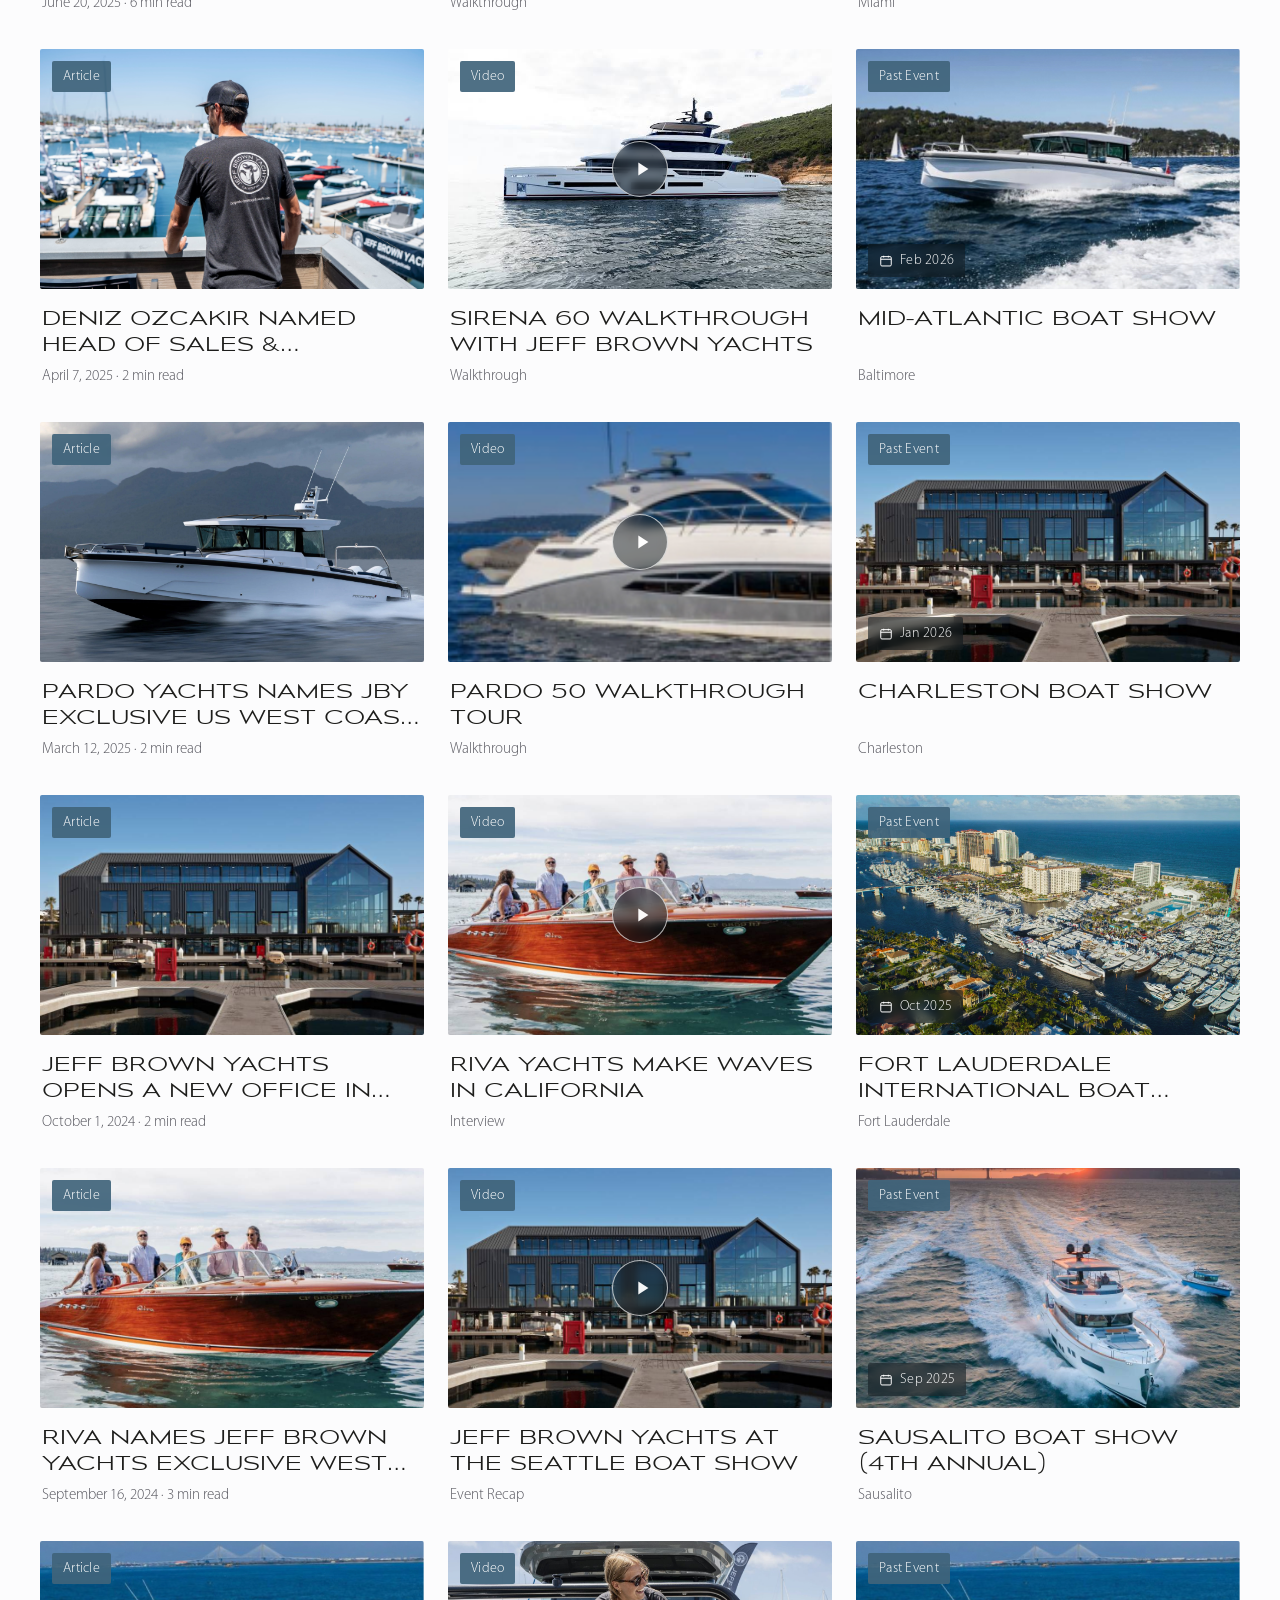
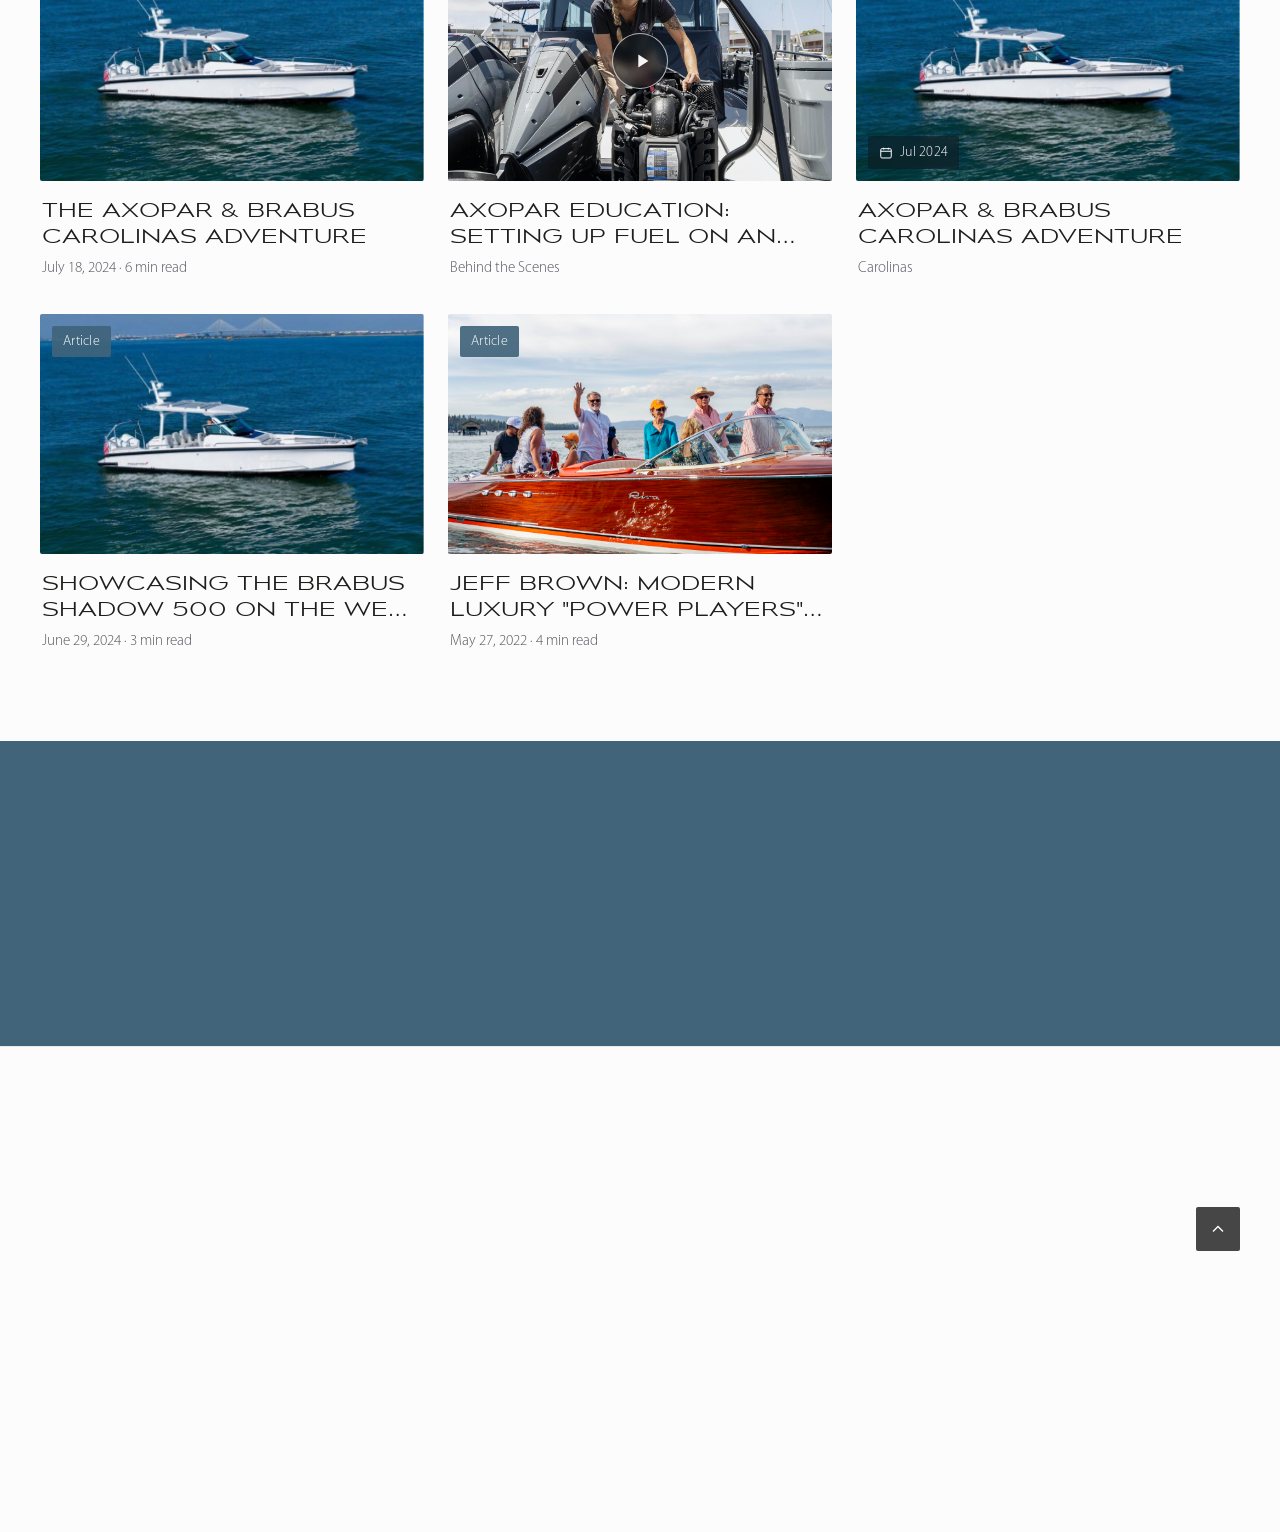
==== commit 0948f539: "KC variant 2: differentiate card types within the shared system Per research (form > label): same fo" ====
--- a/index.html
+++ b/index.html
@@ -132,15 +132,22 @@
     {k:"article",href:"article.html?a=modern-luxury",img:"lifestyle-expertise.jpg",t:"Jeff Brown: Modern Luxury \"Power Players\" Spotlight",cat:"news",meta:"May 27, 2022 · 4 min read"}
   ];
   var BADGE = {video:"Video", event:"Past Event", article:"Article"};
-  function esc(s){ return String(s).replace(/"/g,"&quot;"); }
+  var CAL = '<svg viewBox="0 0 24 24" fill="none" stroke="currentColor" stroke-width="1.7"><rect x="3" y="4.5" width="18" height="16" rx="2"/><path d="M3 9h18M8 3v3M16 3v3"/></svg>';
+  var PLAY = '<svg viewBox="0 0 24 24" fill="currentColor"><path d="M8 5v14l11-7z"/></svg>';
   function card(it){
-    var hover = it.k==="video"
-      ? '<video muted loop playsinline preload="none"><source src="assets/video/hover.mp4" type="video/mp4"></video>'
-        +'<span class="uc-play"><svg viewBox="0 0 24 24" fill="currentColor"><path d="M8 5v14l11-7z"/></svg></span>'
-      : "";
-    return '<a class="ucard" data-k="'+it.k+'" data-cat="'+(it.cat||"")+'" data-brand="'+(it.brand||"")+'" href="'+it.href+'">'
-      + '<div class="uc-thumb"><img src="assets/img/'+it.img+'" alt="" />'+hover+'<span class="uc-badge">'+BADGE[it.k]+'</span></div>'
-      + '<div class="uc-body"><h3>'+it.t+'</h3><p class="uc-meta">'+it.meta+'</p></div></a>';
+    /* Same footprint for every card; the on-image cue + meta differ by type. */
+    var onimg = "", meta = it.meta;
+    if(it.k==="video"){
+      onimg = '<video muted loop playsinline preload="none"><source src="assets/video/hover.mp4" type="video/mp4"></video>'
+            + '<span class="uc-play">'+PLAY+'</span>';
+    } else if(it.k==="event"){
+      var p = it.meta.split(" · ");          /* "Aug 2026 · Lake Tahoe" */
+      onimg = '<span class="uc-date">'+CAL+p[0]+'</span>';
+      meta  = p[1] || it.meta;               /* location shows below */
+    }
+    return '<a class="ucard uc-'+it.k+'" data-k="'+it.k+'" data-cat="'+(it.cat||"")+'" data-brand="'+(it.brand||"")+'" href="'+it.href+'">'
+      + '<div class="uc-thumb"><img src="assets/img/'+it.img+'" alt="" />'+onimg+'<span class="uc-badge">'+BADGE[it.k]+'</span></div>'
+      + '<div class="uc-body"><h3>'+it.t+'</h3><p class="uc-meta">'+meta+'</p></div></a>';
   }
   function bindHover(root){
     root.querySelectorAll(".ucard").forEach(function(c){
--- a/assets/styles.css
+++ b/assets/styles.css
@@ -616,9 +616,13 @@
 .ucard video{position:absolute;inset:0;width:100%;height:100%;object-fit:cover;opacity:0;transition:opacity .35s var(--ease-out)}
 .ucard:hover video{opacity:1}
 .uc-badge{position:absolute;top:12px;left:12px;z-index:2;font-family:'Myriad Pro',sans-serif;font-size:14px;letter-spacing:.02em;color:#fff;background:rgba(65,100,123,.92);padding:5px 11px;border-radius:2px}
-.uc-play{position:absolute;left:50%;top:50%;transform:translate(-50%,-50%);z-index:2;width:54px;height:54px;border-radius:2px;background:rgba(15,24,30,.42);backdrop-filter:blur(5px);border:1px solid rgba(255,255,255,.6);display:flex;align-items:center;justify-content:center;color:#fff;opacity:0;transition:opacity .3s}
-.ucard:hover .uc-play{opacity:1}
-.uc-play svg{width:20px;height:20px;margin-left:2px}
+/* Video cue: play button visible by default (signals "video"), fades on hover so the preview autoplays cleanly */
+.uc-play{position:absolute;left:50%;top:50%;transform:translate(-50%,-50%);z-index:2;width:56px;height:56px;border-radius:50%;background:rgba(15,24,30,.5);backdrop-filter:blur(5px);border:1px solid rgba(255,255,255,.7);display:flex;align-items:center;justify-content:center;color:#fff;opacity:.95;transition:opacity .3s,transform .3s}
+.ucard:hover .uc-play{opacity:0;transform:translate(-50%,-50%) scale(1.08)}
+.uc-play svg{width:22px;height:22px;margin-left:3px}
+/* Event cue: date chip on the image (calendar) */
+.uc-date{position:absolute;left:12px;bottom:12px;z-index:2;display:inline-flex;align-items:center;gap:7px;font-family:'Myriad Pro',sans-serif;font-size:14px;letter-spacing:.02em;color:#fff;background:rgba(15,24,30,.55);backdrop-filter:blur(4px);padding:6px 11px;border-radius:2px}
+.uc-date svg{width:14px;height:14px}
 .uc-body{padding:16px 2px 0}
 .ucard h3{font-family:'Mesmerize',sans-serif;font-weight:300;font-size:19px;line-height:26px;letter-spacing:0;text-transform:uppercase;color:var(--ink);margin:0 0 9px;
   display:-webkit-box;-webkit-line-clamp:2;-webkit-box-orient:vertical;overflow:hidden;min-height:52px}
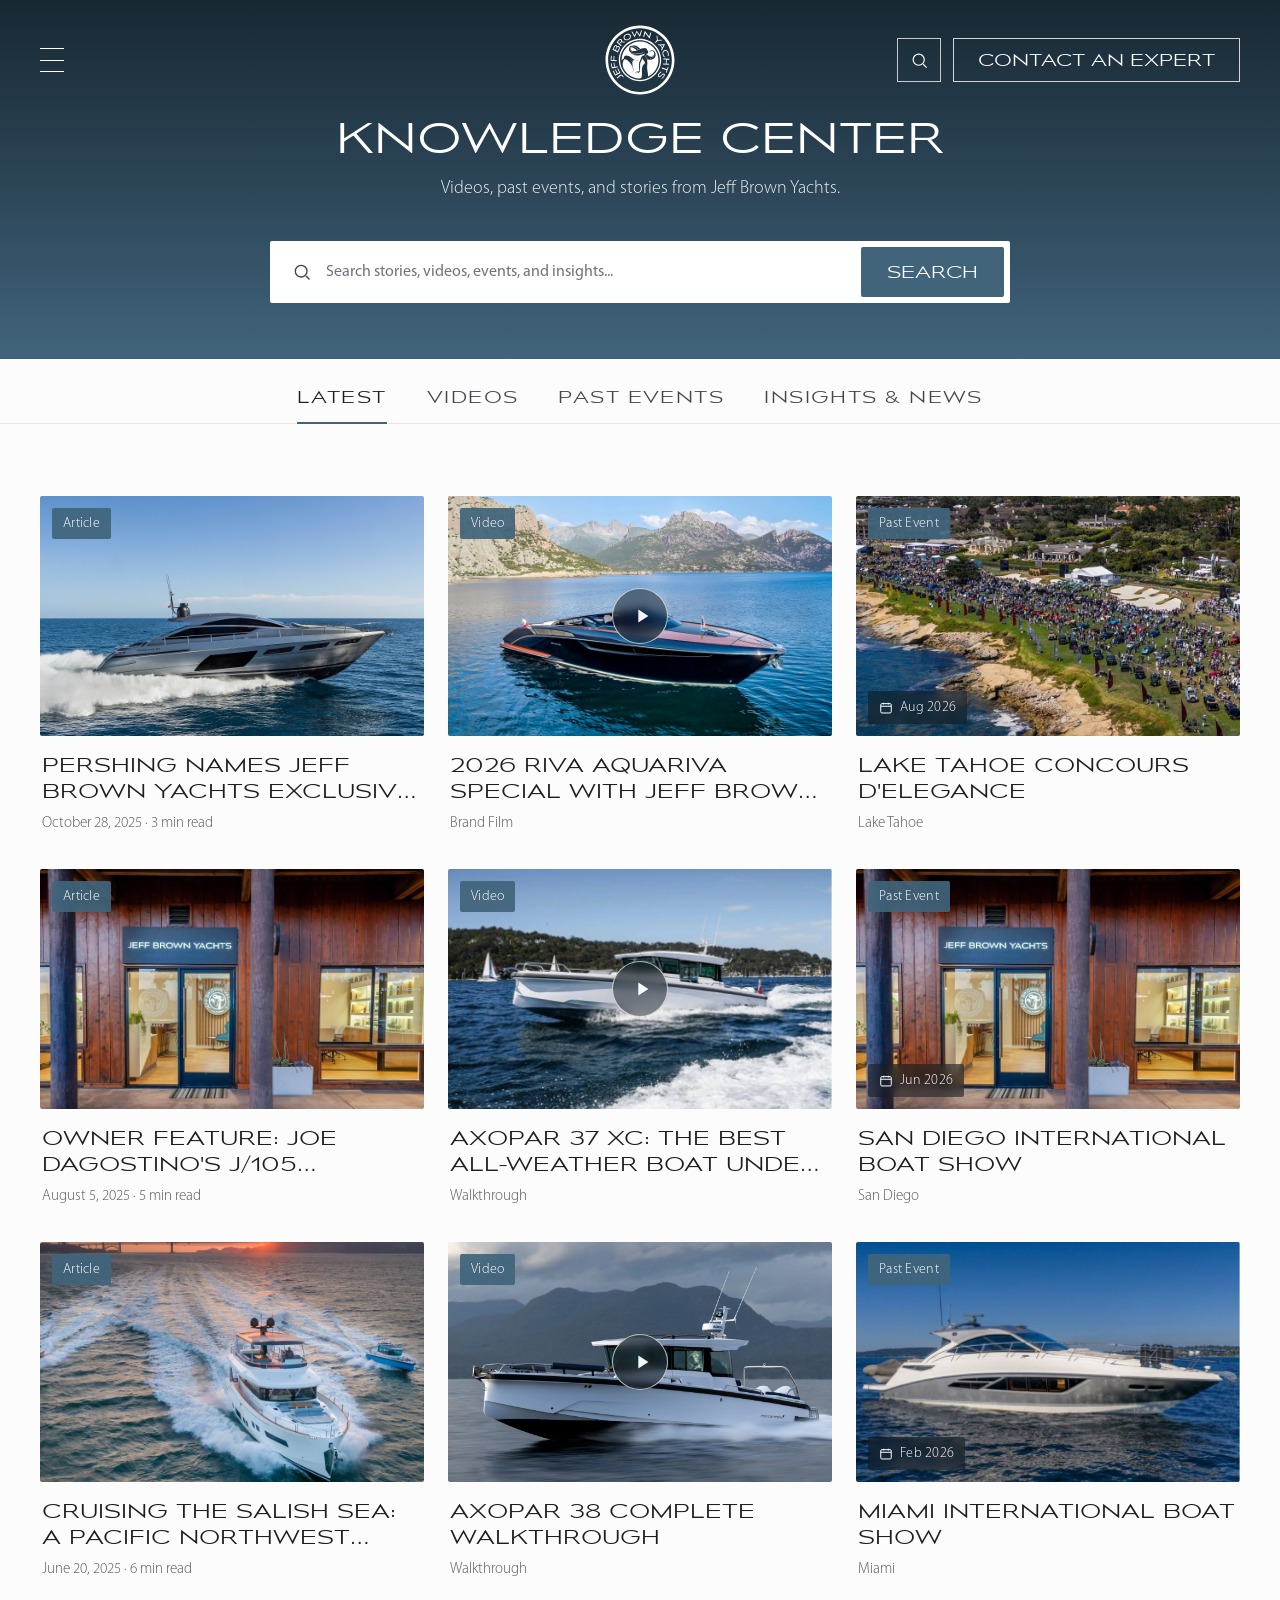
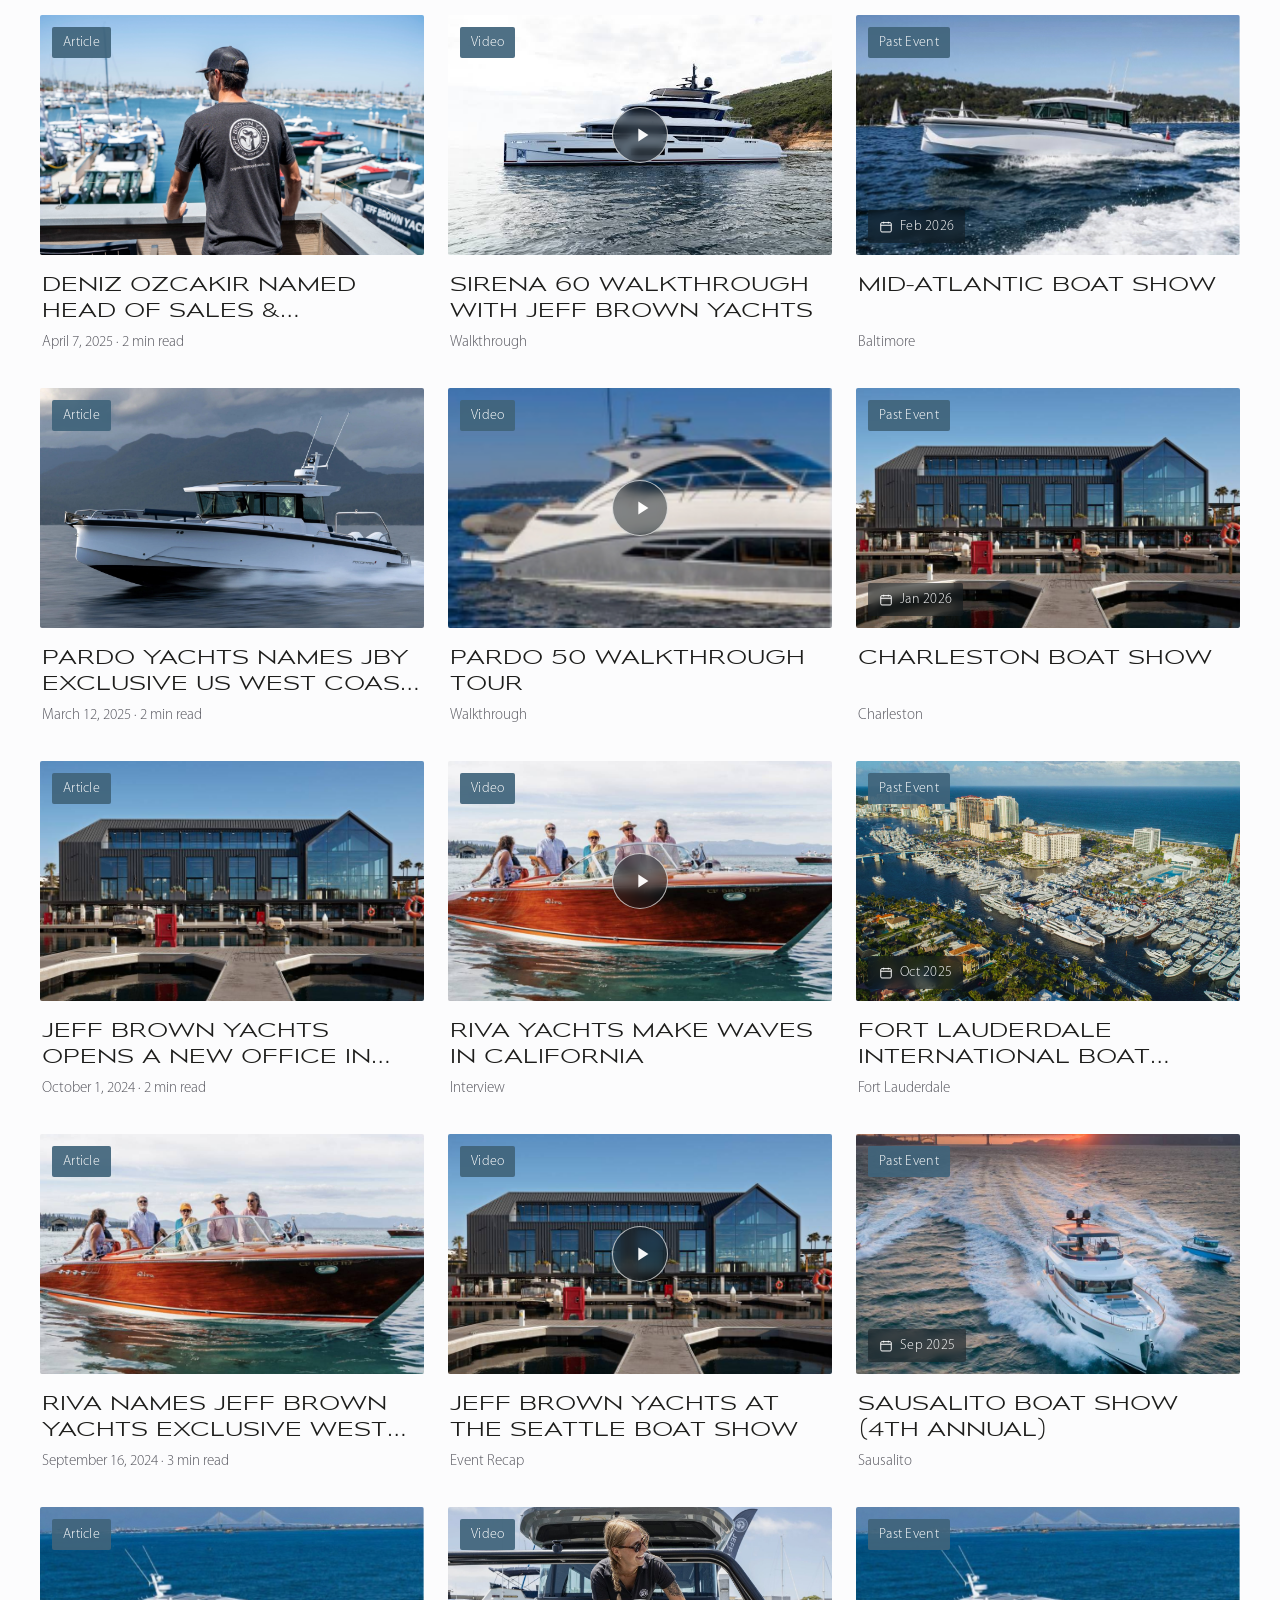
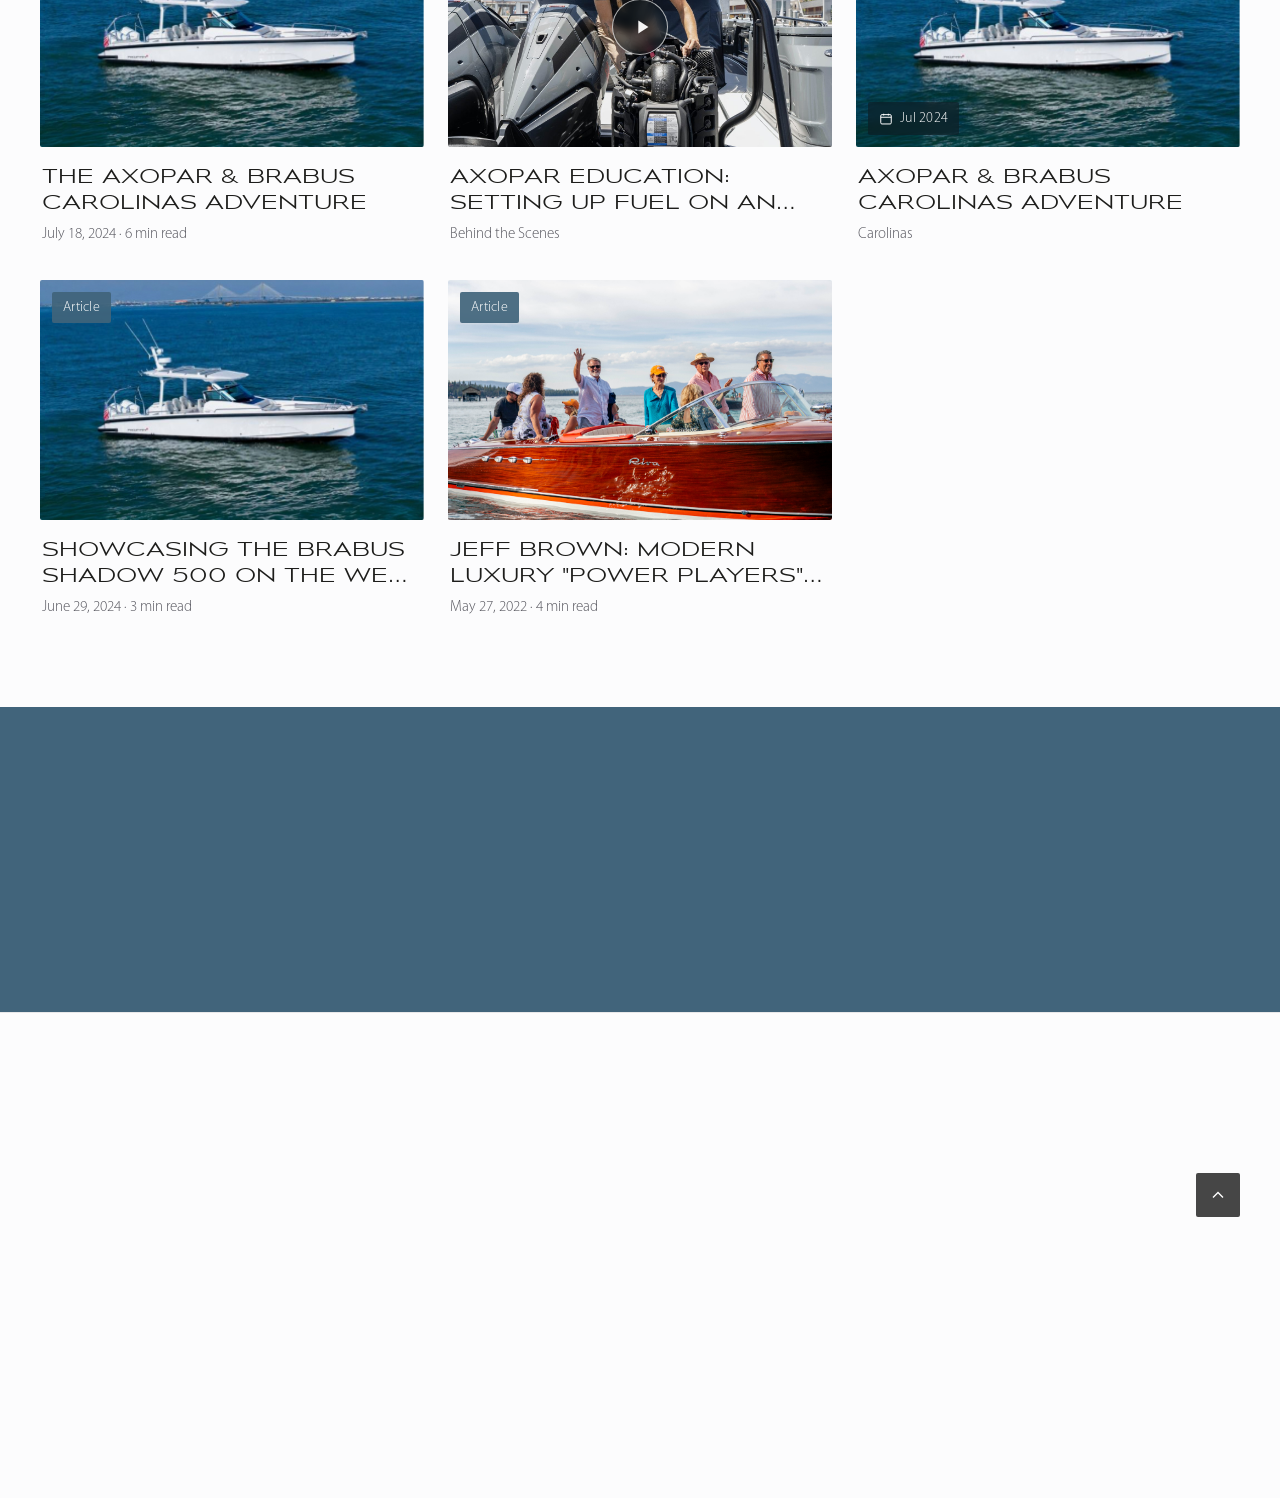
==== commit b4ab8e2d: "Variant 2: remove breadcrumb (not needed) Co-Authored-By: Claude Opus 4.8 <noreply@anthropic.com>" ====
--- a/index.html
+++ b/index.html
@@ -15,10 +15,6 @@
 
 <!-- COMPACT HERO (internal page): breadcrumb + title + search -->
 <section class="kc-hero home">
-  <nav class="kc-crumbs" aria-label="Breadcrumb"><ol>
-    <li><a href="https://www.jeffbrownyachts.com">Home</a></li><li class="sep">/</li>
-    <li aria-current="page">Knowledge Center</li>
-  </ol></nav>
   <div class="kc-hero-inner">
     <h1 class="reveal in">Knowledge Center</h1>
     <p class="reveal in d1">Videos, past events, and stories from Jeff Brown Yachts.</p>
--- a/assets/styles.css
+++ b/assets/styles.css
@@ -600,10 +600,9 @@
    compact internal-page hero. Additions only; overrides come last.
    ============================================================ */
 
-/* Compact hero for an internal page (breadcrumb + shorter) */
-.kc-hero.home .kc-hero-inner{padding-top:26px;padding-bottom:56px}
-.kc-hero.home .kc-crumbs{padding-top:96px}
-@media(max-width:640px){.kc-hero.home .kc-crumbs{padding-top:88px}.kc-hero.home .kc-hero-inner{padding-bottom:44px}}
+/* Compact hero for an internal page (no breadcrumb) */
+.kc-hero.home .kc-hero-inner{padding-top:112px;padding-bottom:56px}
+@media(max-width:640px){.kc-hero.home .kc-hero-inner{padding-top:104px;padding-bottom:44px}}
 
 /* Unified grid + card (one card format for every content type) */
 .ugrid{display:grid;grid-template-columns:repeat(3,1fr);gap:34px 24px}
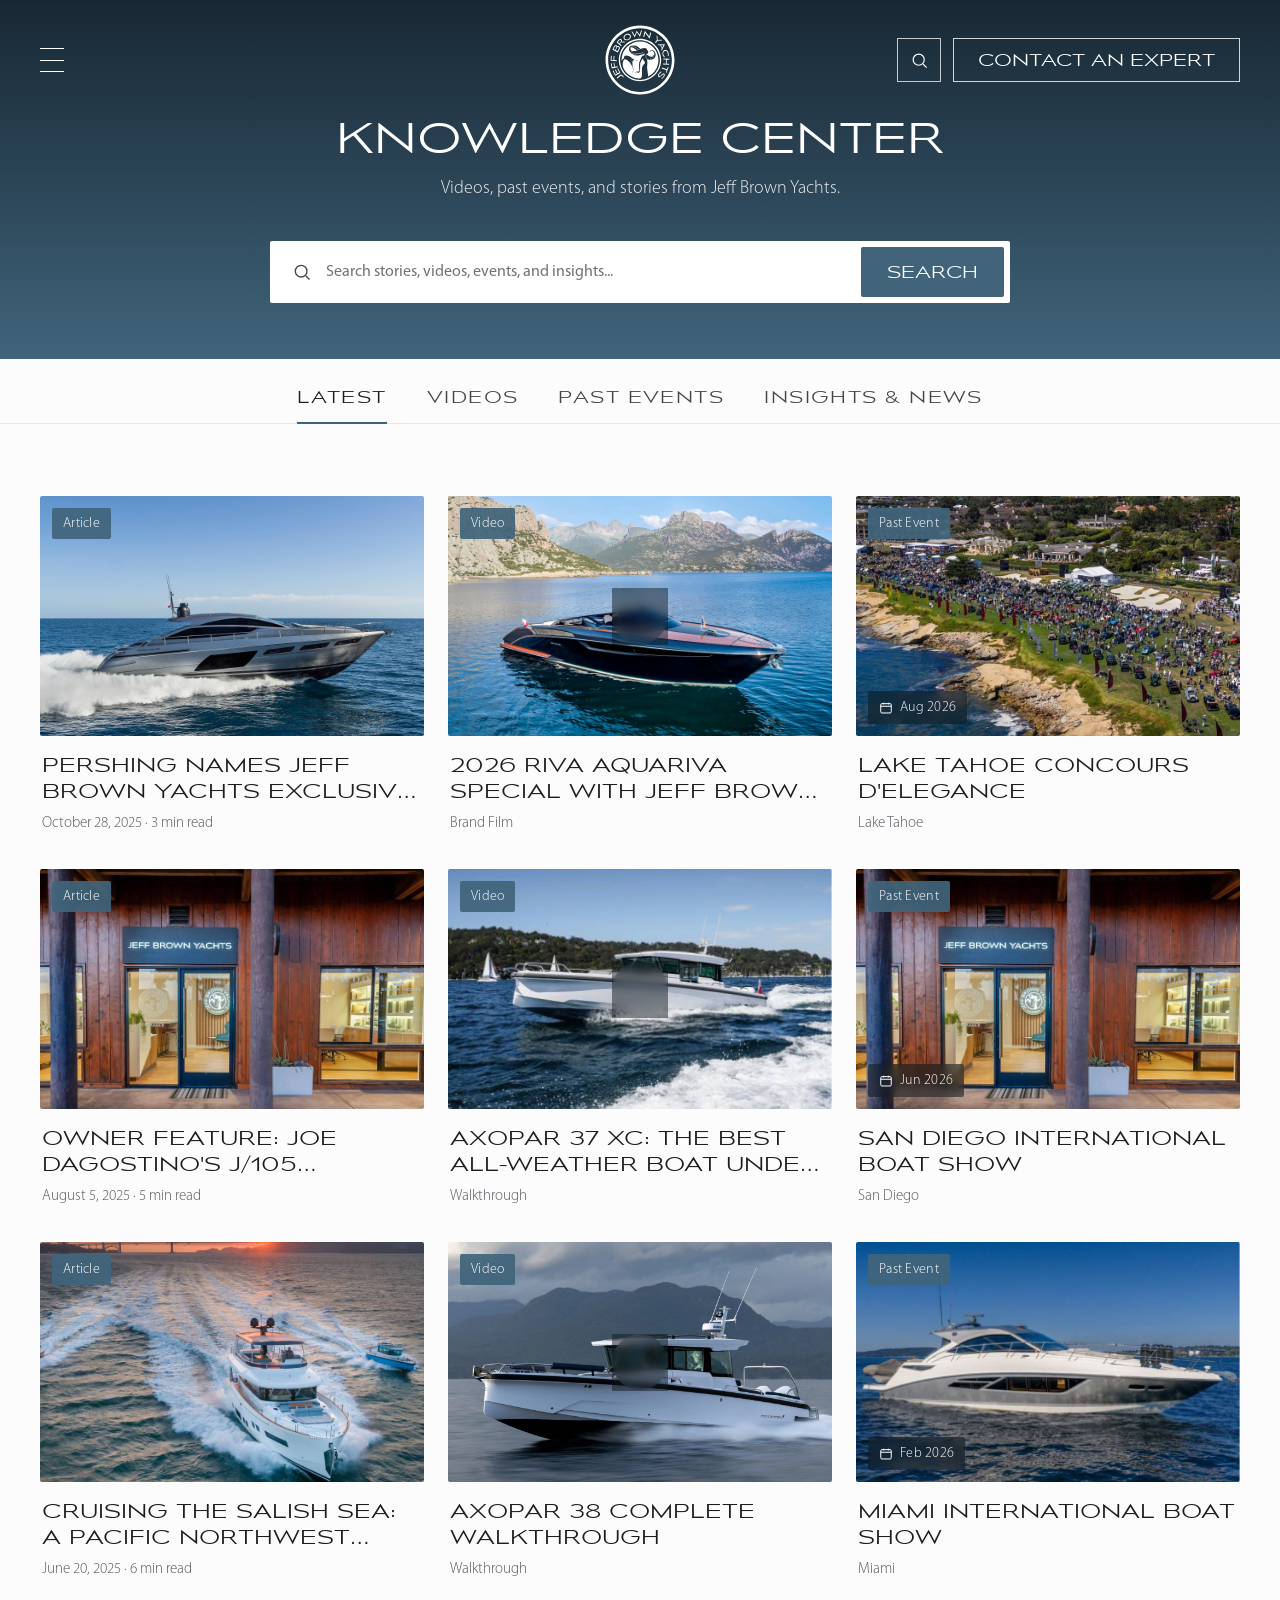
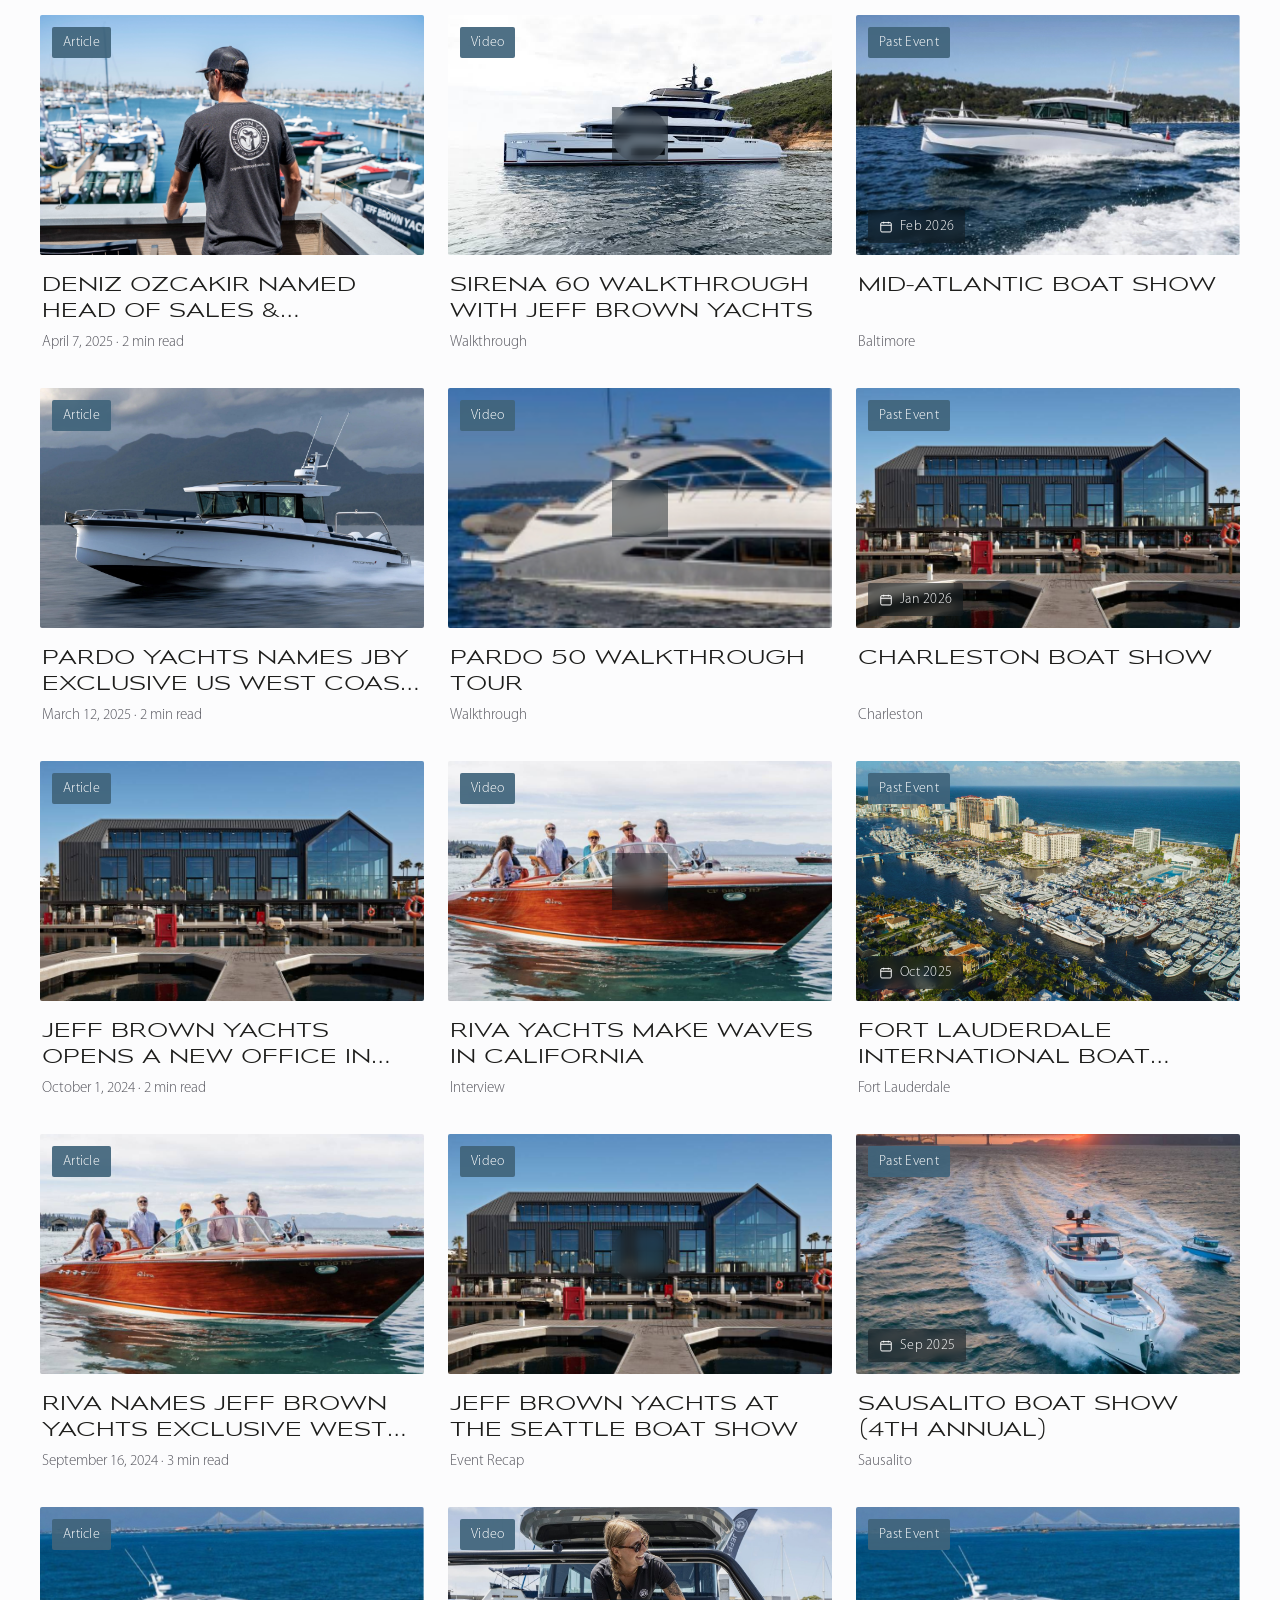
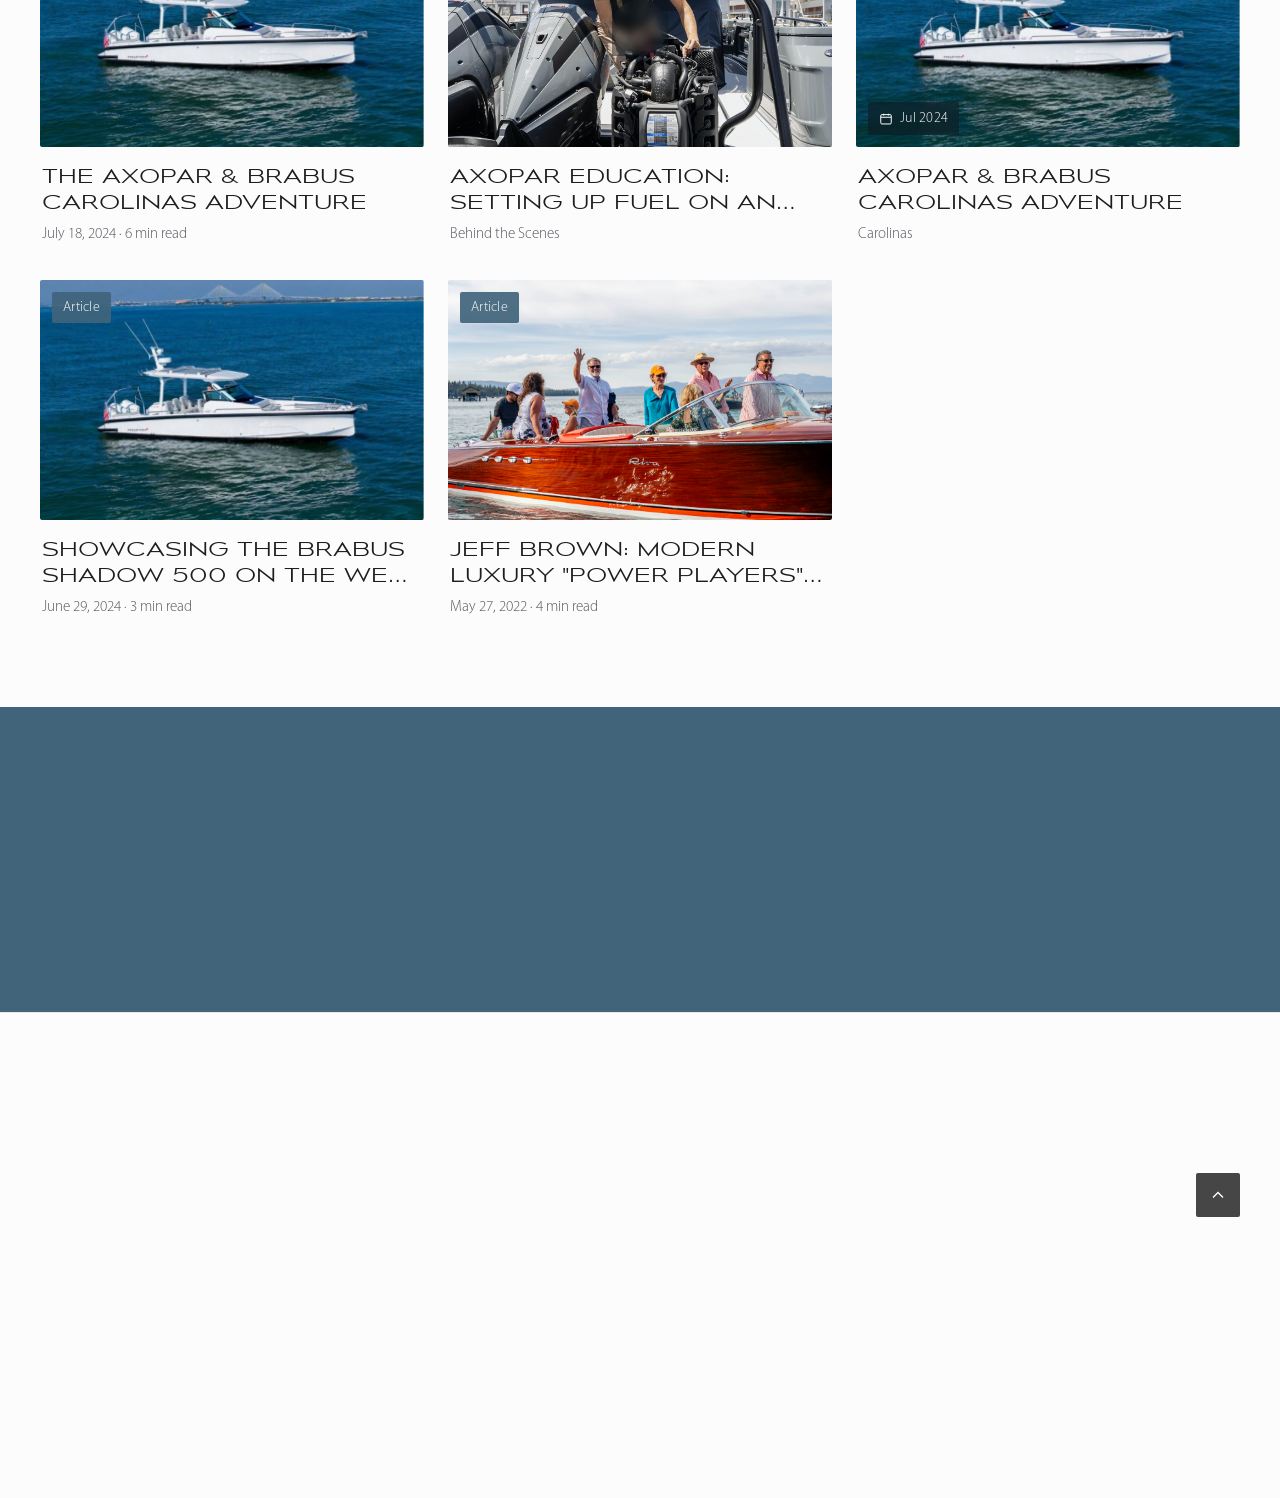
==== commit 7ce6330a: "Past Events filter: by region (West Coast / East Coast) instead of brand Co-Authored-By: Claude Opus" ====
--- a/index.html
+++ b/index.html
@@ -60,12 +60,10 @@
   <div class="hub-panel" id="panel-events">
     <section class="sec">
       <div class="wrap">
-        <div class="chips" data-chips="grid-events" data-axis="brand" role="tablist" aria-label="Filter events by brand">
+        <div class="chips" data-chips="grid-events" data-axis="region" role="tablist" aria-label="Filter events by region">
           <button class="chip on" data-val="all">All</button>
-          <button class="chip" data-val="axopar">Axopar</button>
-          <button class="chip" data-val="brabus">BRABUS</button>
-          <button class="chip" data-val="riva">Riva</button>
-          <button class="chip" data-val="pershing">Pershing</button>
+          <button class="chip" data-val="west">West Coast</button>
+          <button class="chip" data-val="east">East Coast</button>
         </div>
         <div class="ugrid" id="grid-events"></div>
         <div class="sec-foot"><a class="btn btn-md btn-ghost-navy" href="https://ywteamyw.github.io/jby-events/v3-filters.html" target="_blank" rel="noopener">View Upcoming Events <svg viewBox="0 0 24 24" fill="none" stroke="currentColor" stroke-width="1.6"><path d="m9 6 6 6-6 6"/></svg></a></div>
@@ -107,14 +105,14 @@
     {k:"video",href:"video.html?v=dWhl8WauQQw",img:"marina-newport.jpg",t:"Jeff Brown Yachts at the Seattle Boat Show",cat:"event-recaps",meta:"Event Recap"},
     {k:"video",href:"video.html?v=TO-hFcdKXWA",img:"card_service.jpg",t:"Axopar Education: Setting Up Fuel on an Axopar 37",cat:"behind-the-scenes",meta:"Behind the Scenes"},
     /* ---- Past Events ---- */
-    {k:"event",href:"event.html?e=lake-tahoe",img:"ev_pebble.jpg",t:"Lake Tahoe Concours d'Elegance",brand:"riva",meta:"Aug 2026 · Lake Tahoe"},
-    {k:"event",href:"event.html?e=san-diego",img:"marina-sandiego.jpg",t:"San Diego International Boat Show",brand:"axopar",meta:"Jun 2026 · San Diego"},
-    {k:"event",href:"event.html?e=miami",img:"vessel-pershing.jpg",t:"Miami International Boat Show",brand:"pershing",meta:"Feb 2026 · Miami"},
-    {k:"event",href:"event.html?e=mid-atlantic",img:"vessel-axopar.jpg",t:"Mid-Atlantic Boat Show",brand:"axopar",meta:"Feb 2026 · Baltimore"},
-    {k:"event",href:"event.html?e=charleston",img:"marina-newport.jpg",t:"Charleston Boat Show",brand:"axopar",meta:"Jan 2026 · Charleston"},
-    {k:"event",href:"event.html?e=fort-lauderdale",img:"event_flibs.jpg",t:"Fort Lauderdale International Boat Show",brand:"brabus",meta:"Oct 2025 · Fort Lauderdale"},
-    {k:"event",href:"event.html?e=sausalito",img:"ev_sausalito.jpg",t:"Sausalito Boat Show (4th Annual)",brand:"brabus",meta:"Sep 2025 · Sausalito"},
-    {k:"event",href:"event.html?e=carolinas",img:"vessel-brabus.jpg",t:"Axopar & BRABUS Carolinas Adventure",brand:"axopar",meta:"Jul 2024 · Carolinas"},
+    {k:"event",href:"event.html?e=lake-tahoe",img:"ev_pebble.jpg",t:"Lake Tahoe Concours d'Elegance",brand:"riva",meta:"Aug 2026 · Lake Tahoe",region:"west"},
+    {k:"event",href:"event.html?e=san-diego",img:"marina-sandiego.jpg",t:"San Diego International Boat Show",brand:"axopar",meta:"Jun 2026 · San Diego",region:"west"},
+    {k:"event",href:"event.html?e=miami",img:"vessel-pershing.jpg",t:"Miami International Boat Show",brand:"pershing",meta:"Feb 2026 · Miami",region:"east"},
+    {k:"event",href:"event.html?e=mid-atlantic",img:"vessel-axopar.jpg",t:"Mid-Atlantic Boat Show",brand:"axopar",meta:"Feb 2026 · Baltimore",region:"east"},
+    {k:"event",href:"event.html?e=charleston",img:"marina-newport.jpg",t:"Charleston Boat Show",brand:"axopar",meta:"Jan 2026 · Charleston",region:"east"},
+    {k:"event",href:"event.html?e=fort-lauderdale",img:"event_flibs.jpg",t:"Fort Lauderdale International Boat Show",brand:"brabus",meta:"Oct 2025 · Fort Lauderdale",region:"east"},
+    {k:"event",href:"event.html?e=sausalito",img:"ev_sausalito.jpg",t:"Sausalito Boat Show (4th Annual)",brand:"brabus",meta:"Sep 2025 · Sausalito",region:"west"},
+    {k:"event",href:"event.html?e=carolinas",img:"vessel-brabus.jpg",t:"Axopar & BRABUS Carolinas Adventure",brand:"axopar",meta:"Jul 2024 · Carolinas",region:"east"},
     /* ---- Insights & News (articles) ---- */
     {k:"article",href:"article.html?a=pershing-us-dealer",img:"brand-pershing.jpg",t:"Pershing Names Jeff Brown Yachts Exclusive US Dealer",cat:"news",meta:"October 28, 2025 · 3 min read"},
     {k:"article",href:"article.html?a=viggen",img:"marina-sandiego.jpg",t:"Owner Feature: Joe Dagostino's J/105 \"Viggen\"",cat:"owner",meta:"August 5, 2025 · 5 min read"},
@@ -141,7 +139,7 @@
       onimg = '<span class="uc-date">'+CAL+p[0]+'</span>';
       meta  = p[1] || it.meta;               /* location shows below */
     }
-    return '<a class="ucard uc-'+it.k+'" data-k="'+it.k+'" data-cat="'+(it.cat||"")+'" data-brand="'+(it.brand||"")+'" href="'+it.href+'">'
+    return '<a class="ucard uc-'+it.k+'" data-k="'+it.k+'" data-cat="'+(it.cat||"")+'" data-brand="'+(it.brand||"")+'" data-region="'+(it.region||"")+'" href="'+it.href+'">'
       + '<div class="uc-thumb"><img src="assets/img/'+it.img+'" alt="" />'+onimg+'<span class="uc-badge">'+BADGE[it.k]+'</span></div>'
       + '<div class="uc-body"><h3>'+it.t+'</h3><p class="uc-meta">'+meta+'</p></div></a>';
   }
--- a/assets/styles.css
+++ b/assets/styles.css
@@ -49,7 +49,7 @@
 .btn-ghost-navy{background:transparent;color:var(--navy);border:1px solid var(--navy)}
 .btn-ghost-navy:hover{background:var(--navy);color:var(--white)}
 .btn-ghost-light{background:transparent;color:var(--white);border:1px solid rgba(255,255,255,.9);backdrop-filter:blur(8px)}
-.btn-ghost-light:hover{background:var(--white);color:var(--ink)}
+.btn-ghost-light:hover{background:rgba(255,255,255,.16);color:var(--white)}
 .link-arrow{display:inline-flex;align-items:center;gap:8px;font-family:'Mesmerize',sans-serif;text-transform:uppercase;
   font-size:16px;letter-spacing:.04em;color:var(--navy)}
 .link-arrow svg{width:16px;height:16px}
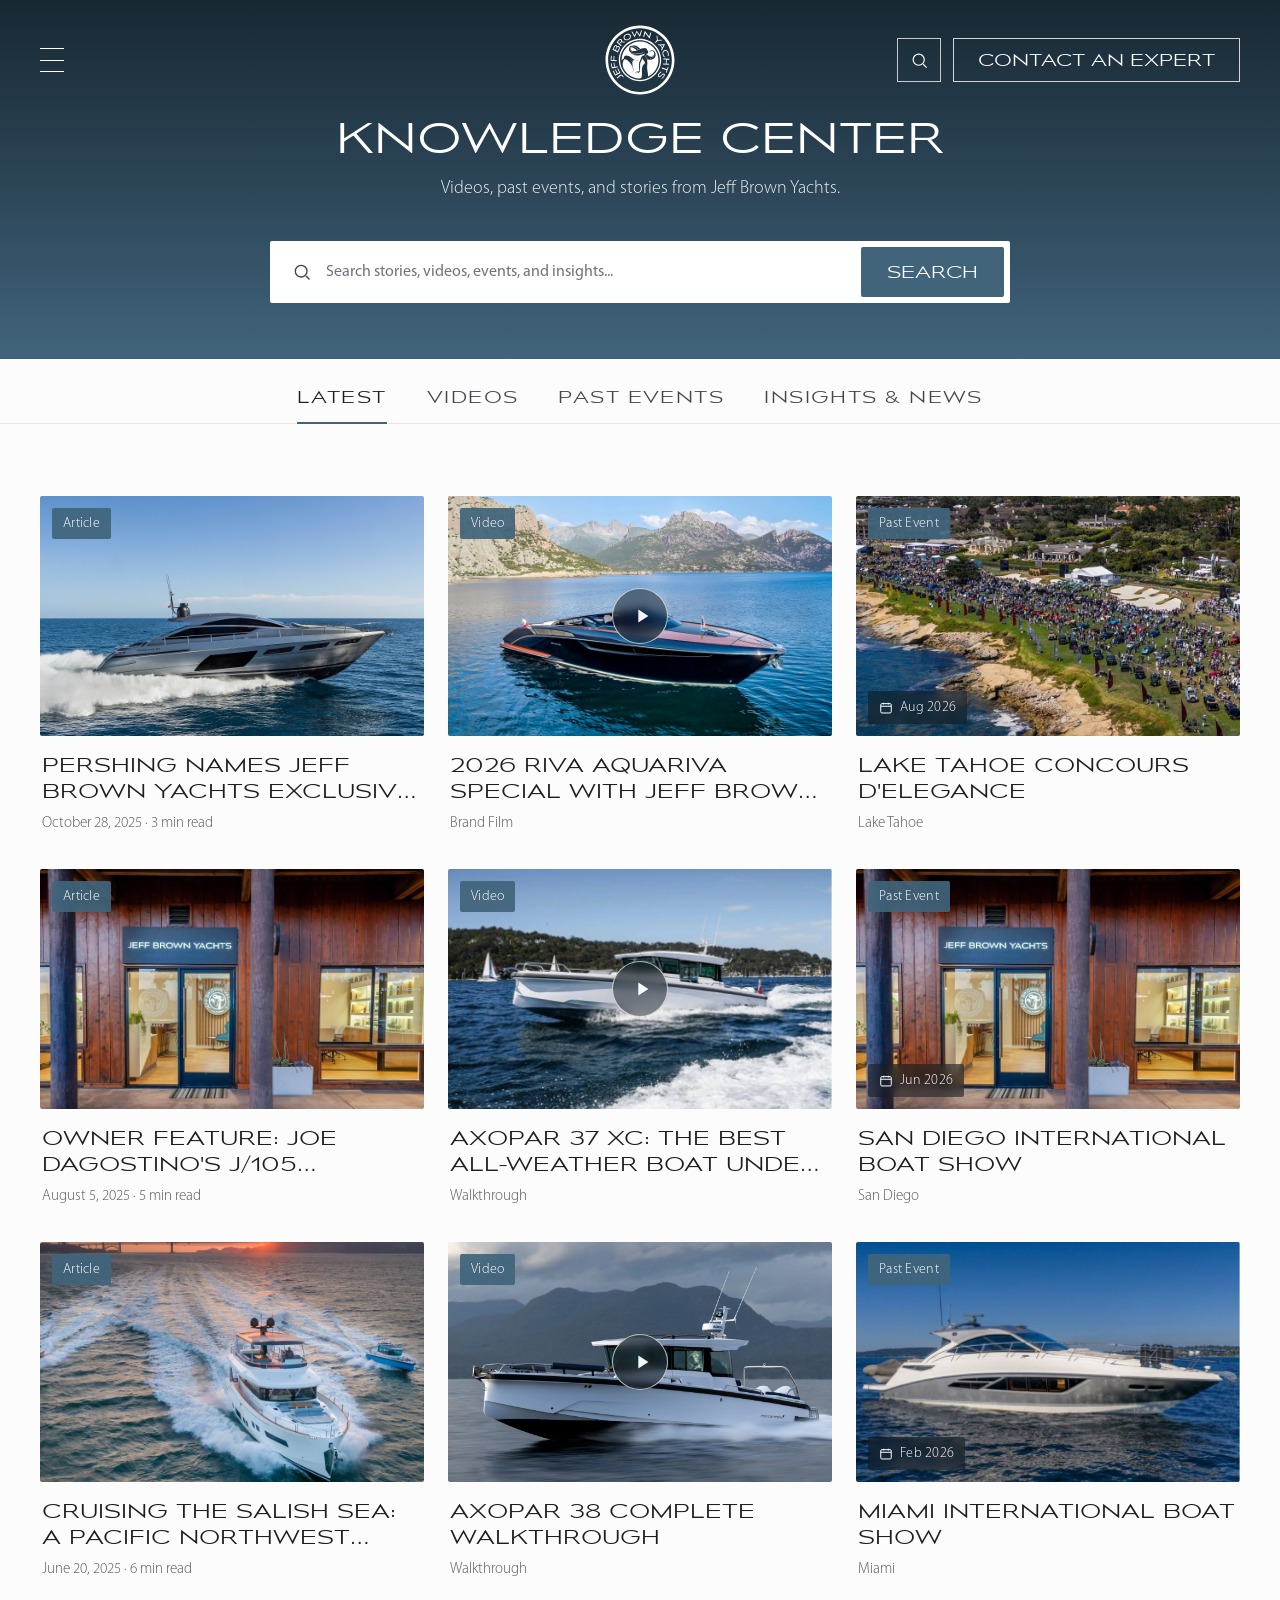
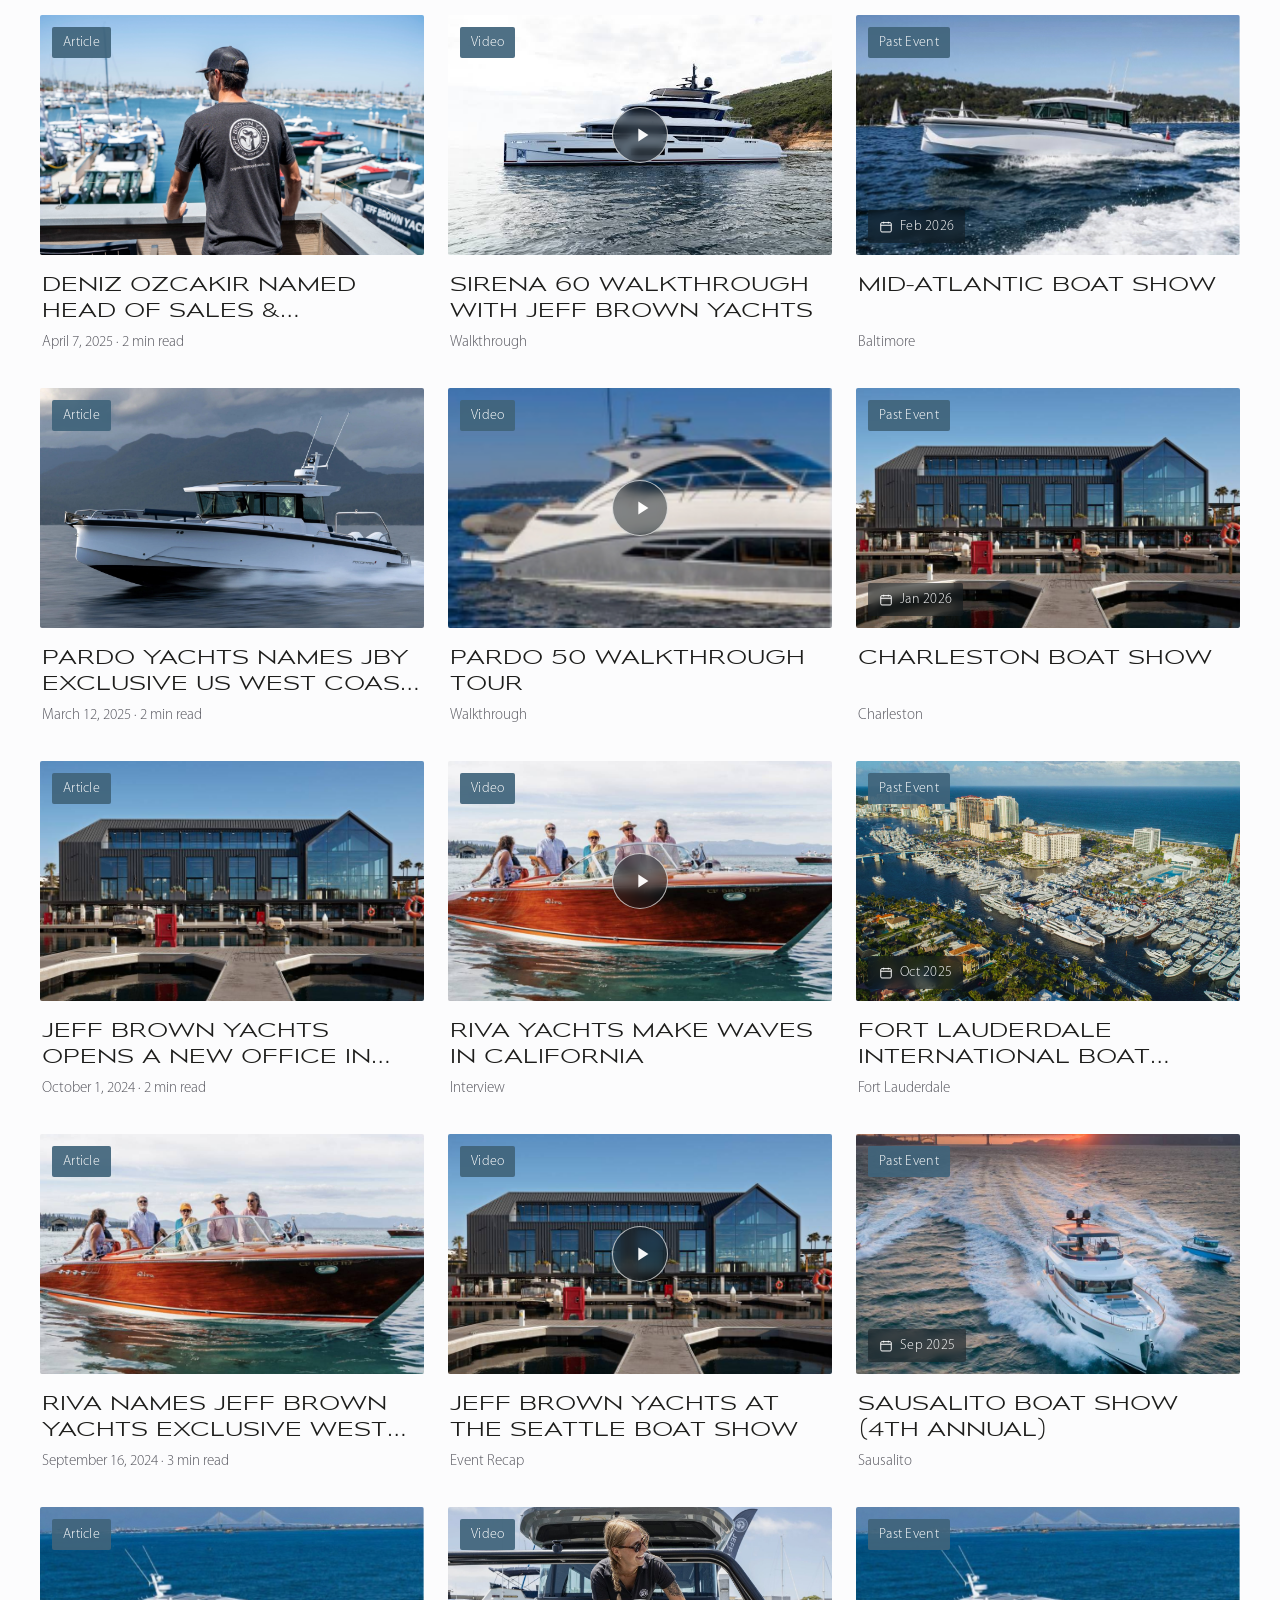
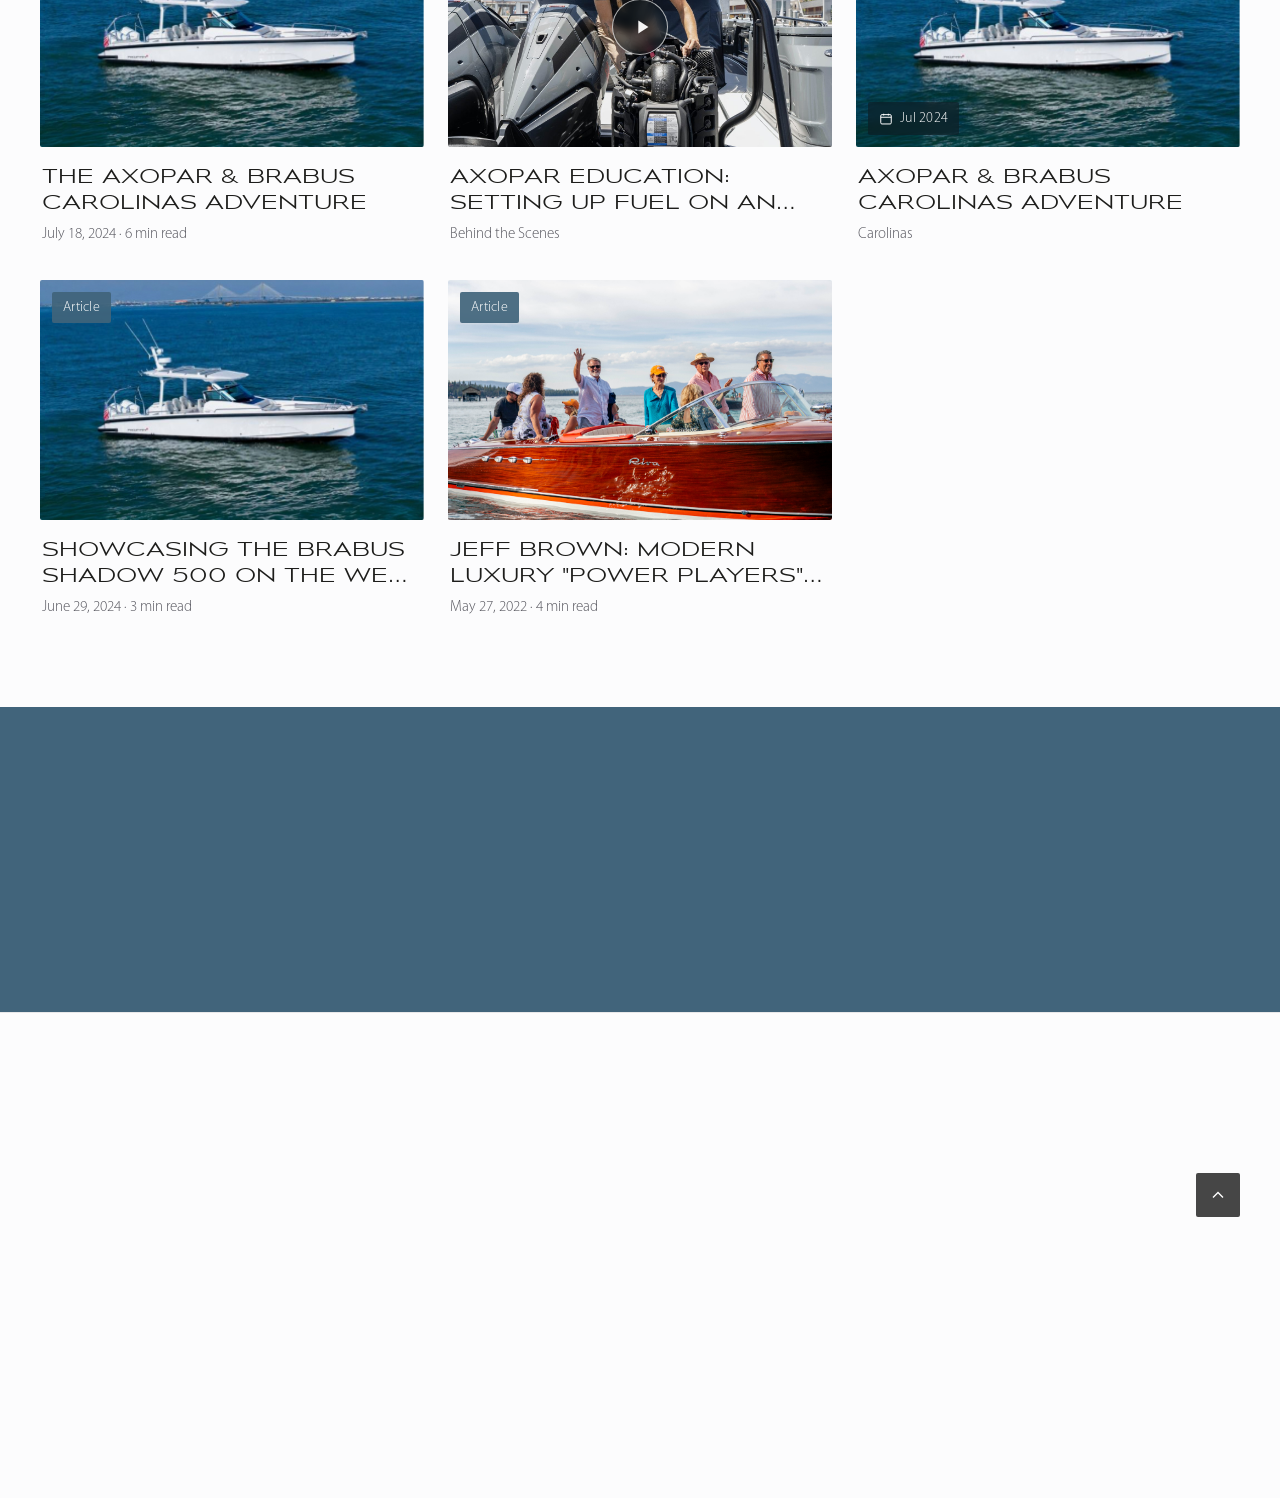
==== commit ddf6ded0: "Insights & News: add 'Insights' filter chip (tagged 2 editorial articles) All · News · Adventures · " ====
--- a/index.html
+++ b/index.html
@@ -80,6 +80,7 @@
           <button class="chip" data-val="news">News</button>
           <button class="chip" data-val="adventures">Adventures</button>
           <button class="chip" data-val="owner">Owner Stories</button>
+          <button class="chip" data-val="insights">Insights</button>
         </div>
         <div class="ugrid" id="grid-insights"></div>
       </div>
@@ -122,8 +123,8 @@
     {k:"article",href:"article.html?a=charleston-office",img:"marina-newport.jpg",t:"Jeff Brown Yachts Opens a New Office in Charleston",cat:"news",meta:"October 1, 2024 · 2 min read"},
     {k:"article",href:"article.html?a=riva-west-coast",img:"ev_riva.jpg",t:"Riva Names Jeff Brown Yachts Exclusive West Coast Dealer",cat:"news",meta:"September 16, 2024 · 3 min read"},
     {k:"article",href:"article.html?a=carolinas-adventure",img:"vessel-brabus.jpg",t:"The Axopar & BRABUS Carolinas Adventure",cat:"adventures",meta:"July 18, 2024 · 6 min read"},
-    {k:"article",href:"article.html?a=brabus-shadow-500",img:"vessel-brabus.jpg",t:"Showcasing the BRABUS Shadow 500 on the West Coast",cat:"news",meta:"June 29, 2024 · 3 min read"},
-    {k:"article",href:"article.html?a=modern-luxury",img:"lifestyle-expertise.jpg",t:"Jeff Brown: Modern Luxury \"Power Players\" Spotlight",cat:"news",meta:"May 27, 2022 · 4 min read"}
+    {k:"article",href:"article.html?a=brabus-shadow-500",img:"vessel-brabus.jpg",t:"Showcasing the BRABUS Shadow 500 on the West Coast",cat:"insights",meta:"June 29, 2024 · 3 min read"},
+    {k:"article",href:"article.html?a=modern-luxury",img:"lifestyle-expertise.jpg",t:"Jeff Brown: Modern Luxury \"Power Players\" Spotlight",cat:"insights",meta:"May 27, 2022 · 4 min read"}
   ];
   var BADGE = {video:"Video", event:"Past Event", article:"Article"};
   var CAL = '<svg viewBox="0 0 24 24" fill="none" stroke="currentColor" stroke-width="1.7"><rect x="3" y="4.5" width="18" height="16" rx="2"/><path d="M3 9h18M8 3v3M16 3v3"/></svg>';
--- a/assets/styles.css
+++ b/assets/styles.css
@@ -471,7 +471,8 @@
 .sr-secline h2 .sr-n{color:var(--c4);margin-left:9px}
 .sr-secline .link-arrow{flex:0 0 auto}
 .sr-empty{padding:16px 0 90px}
-.sr-empty h2{font-family:'Mesmerize',sans-serif;font-weight:300;font-size:30px;line-height:44px;letter-spacing:0;text-transform:none;color:var(--ink);margin:0 0 10px}
+.sr-empty h2{font-family:'Mesmerize',sans-serif;font-weight:300;font-size:22px;line-height:32px;letter-spacing:0;text-transform:uppercase;color:var(--ink);margin:0 0 10px}
+.sr-empty h2 span{color:var(--ink)}
 .sr-empty h2 span{color:var(--navy)}
 .sr-empty p{font-size:16px;line-height:24px;color:var(--c4);margin:0 0 24px;max-width:520px}
 
@@ -632,3 +633,11 @@
 .chips .chip{font-family:'Myriad Pro',sans-serif;font-weight:400;font-size:15px;line-height:1;color:var(--c2);background:transparent;border:1px solid var(--border);border-radius:100px;padding:10px 18px;cursor:pointer;transition:color .2s,border-color .2s,background .2s}
 .chips .chip:hover{border-color:var(--navy);color:var(--navy)}
 .chips .chip.on{background:var(--navy);border-color:var(--navy);color:#fff}
+
+/* Search page hero: same navy gradient as the home hero (no photo) */
+.kc-hero.sub{background:linear-gradient(180deg,#182833 0%,#2c4658 52%,#41647b 100%)}
+.kc-hero.sub .kc-hero-bg{display:none}
+
+/* Videos gallery hero: autoplaying muted preview embed (cover) */
+.evgal .eg-hero{overflow:hidden}
+.evgal .eg-hero .eg-embed{position:absolute;top:50%;left:50%;transform:translate(-50%,-50%);width:100%;aspect-ratio:16/9;border:0;pointer-events:none}
